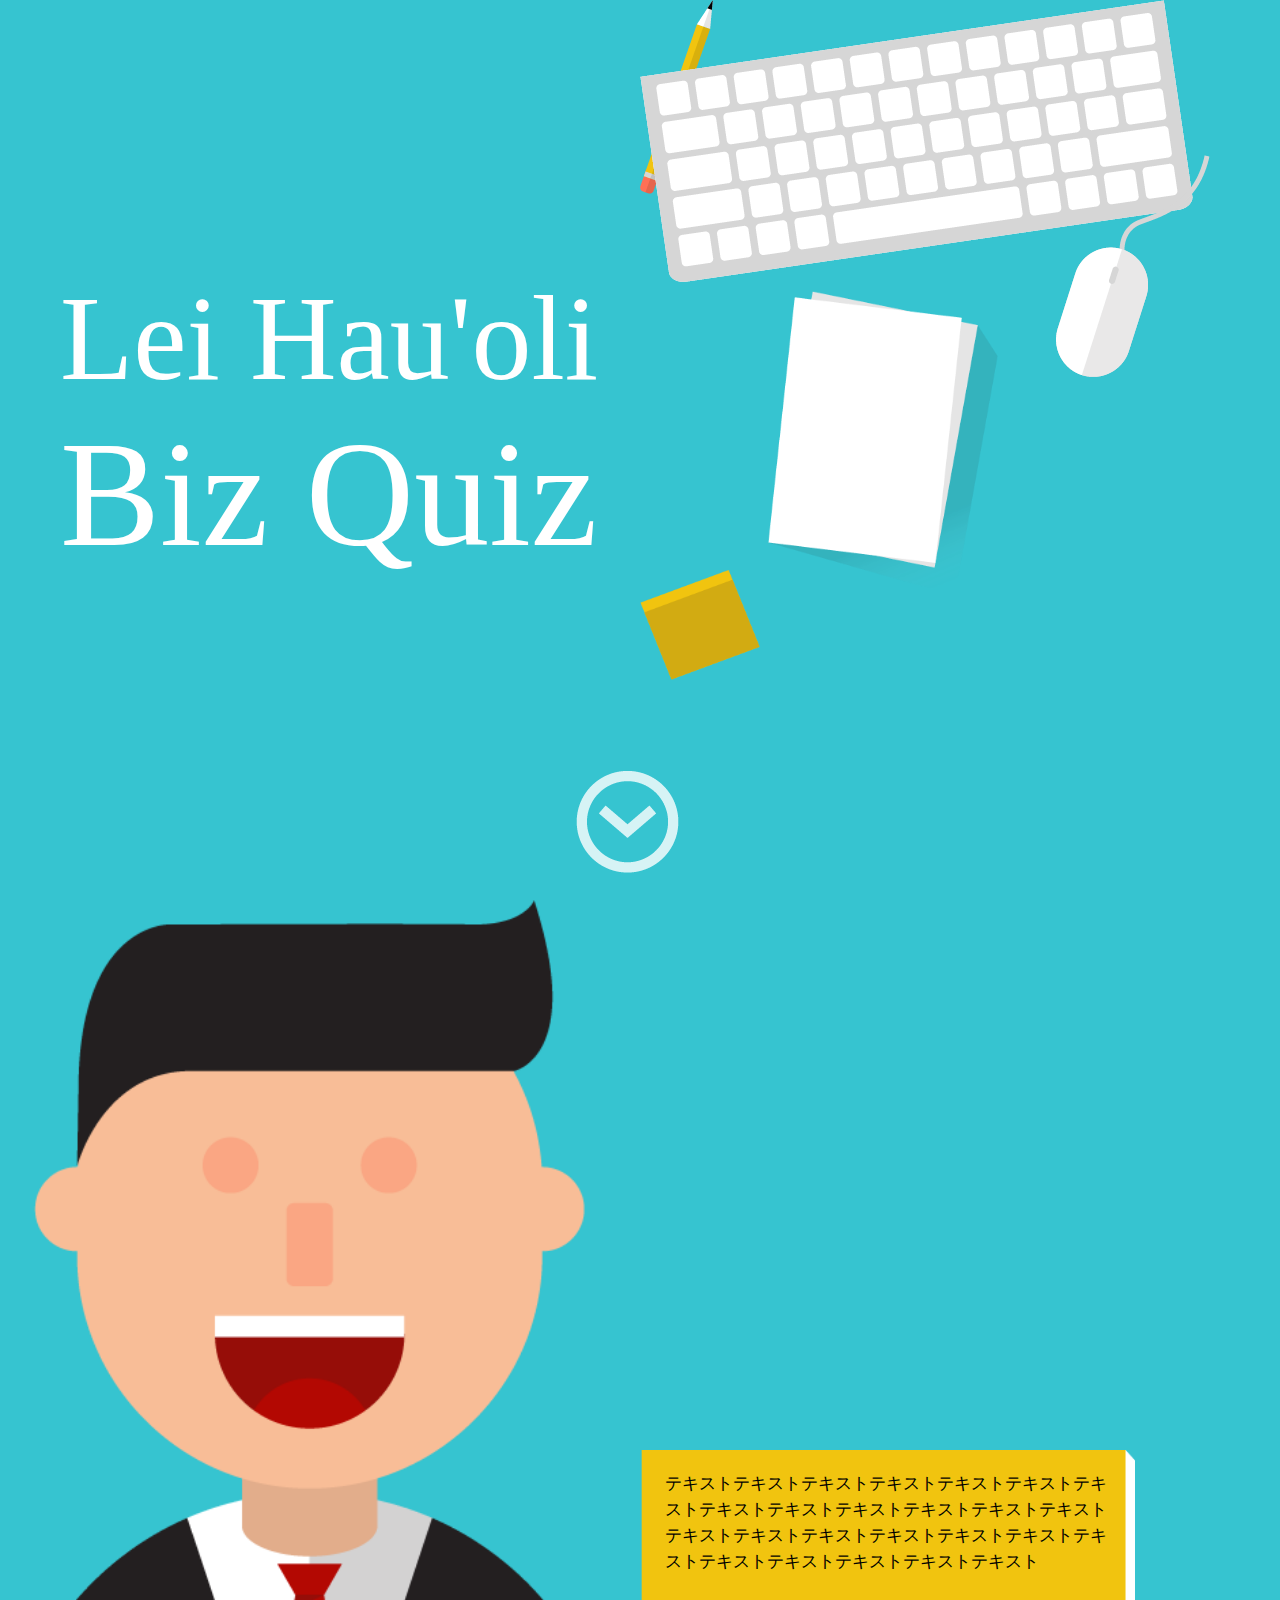
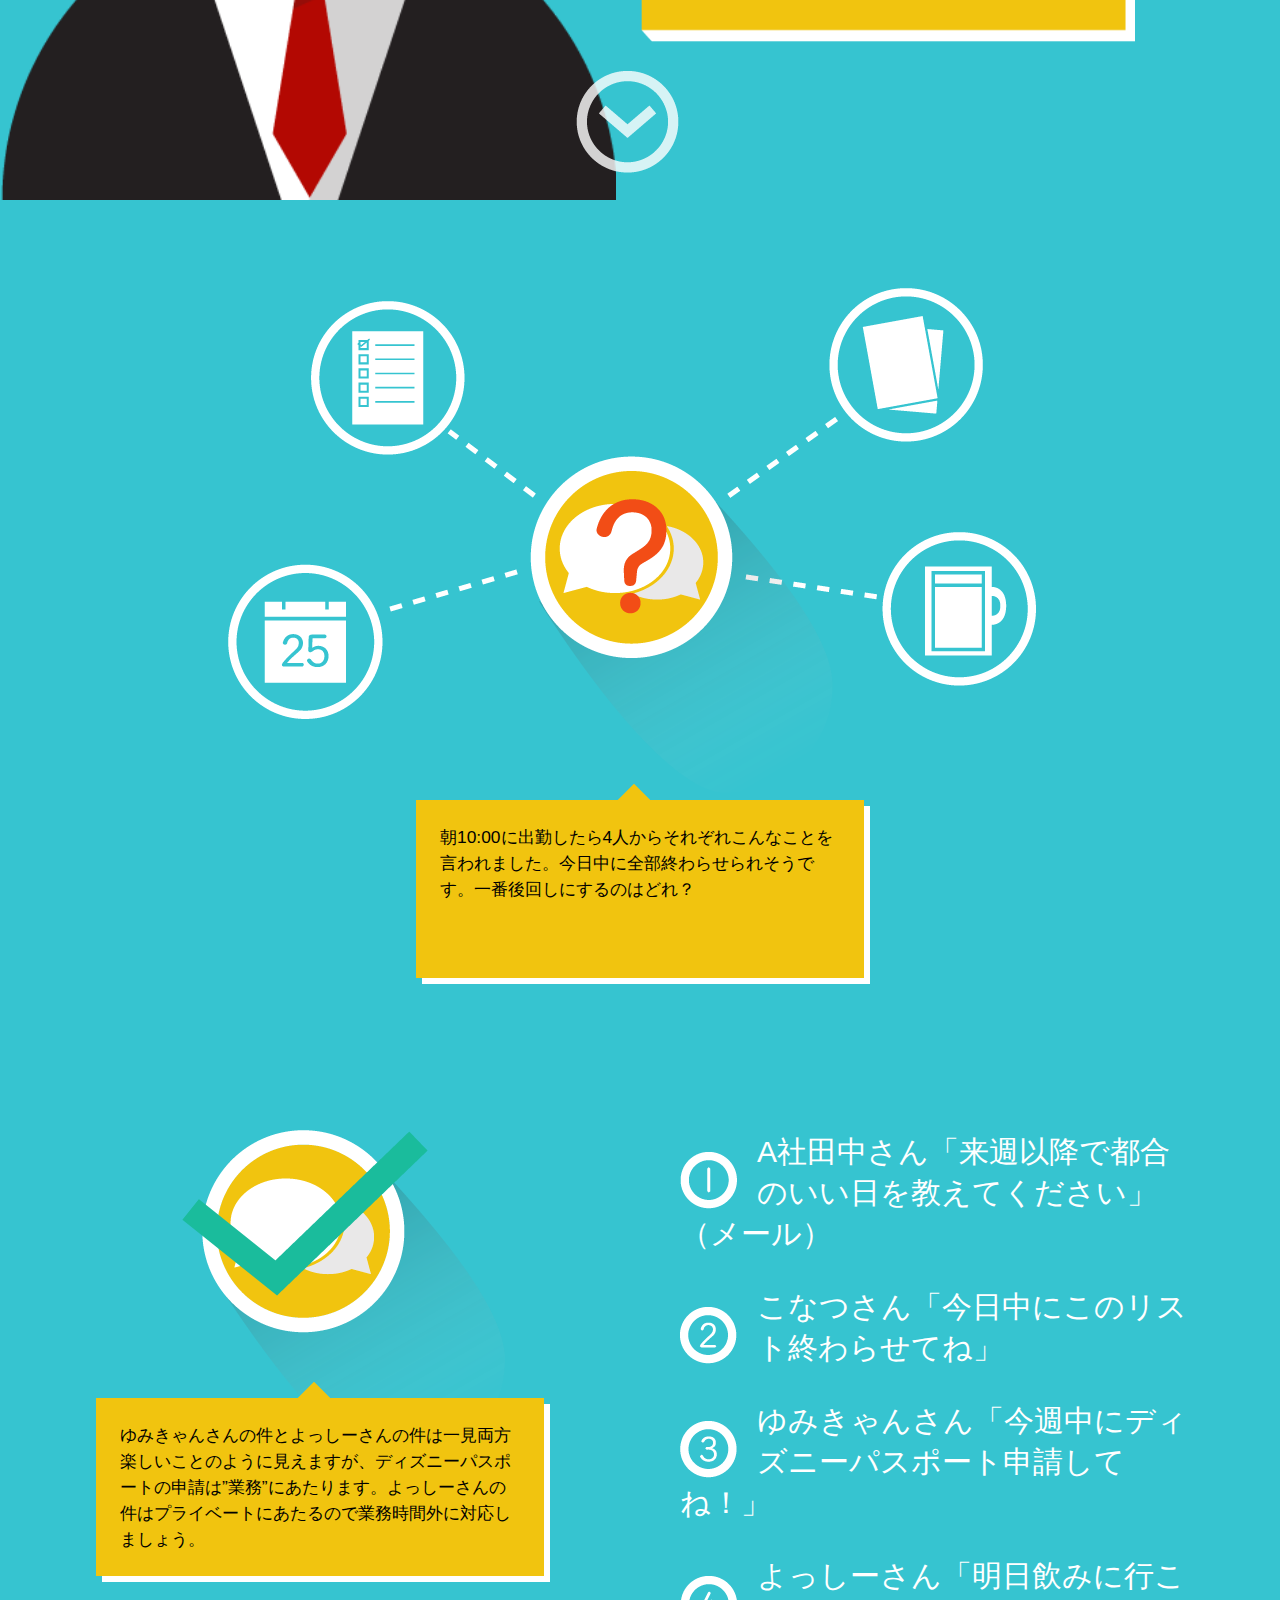
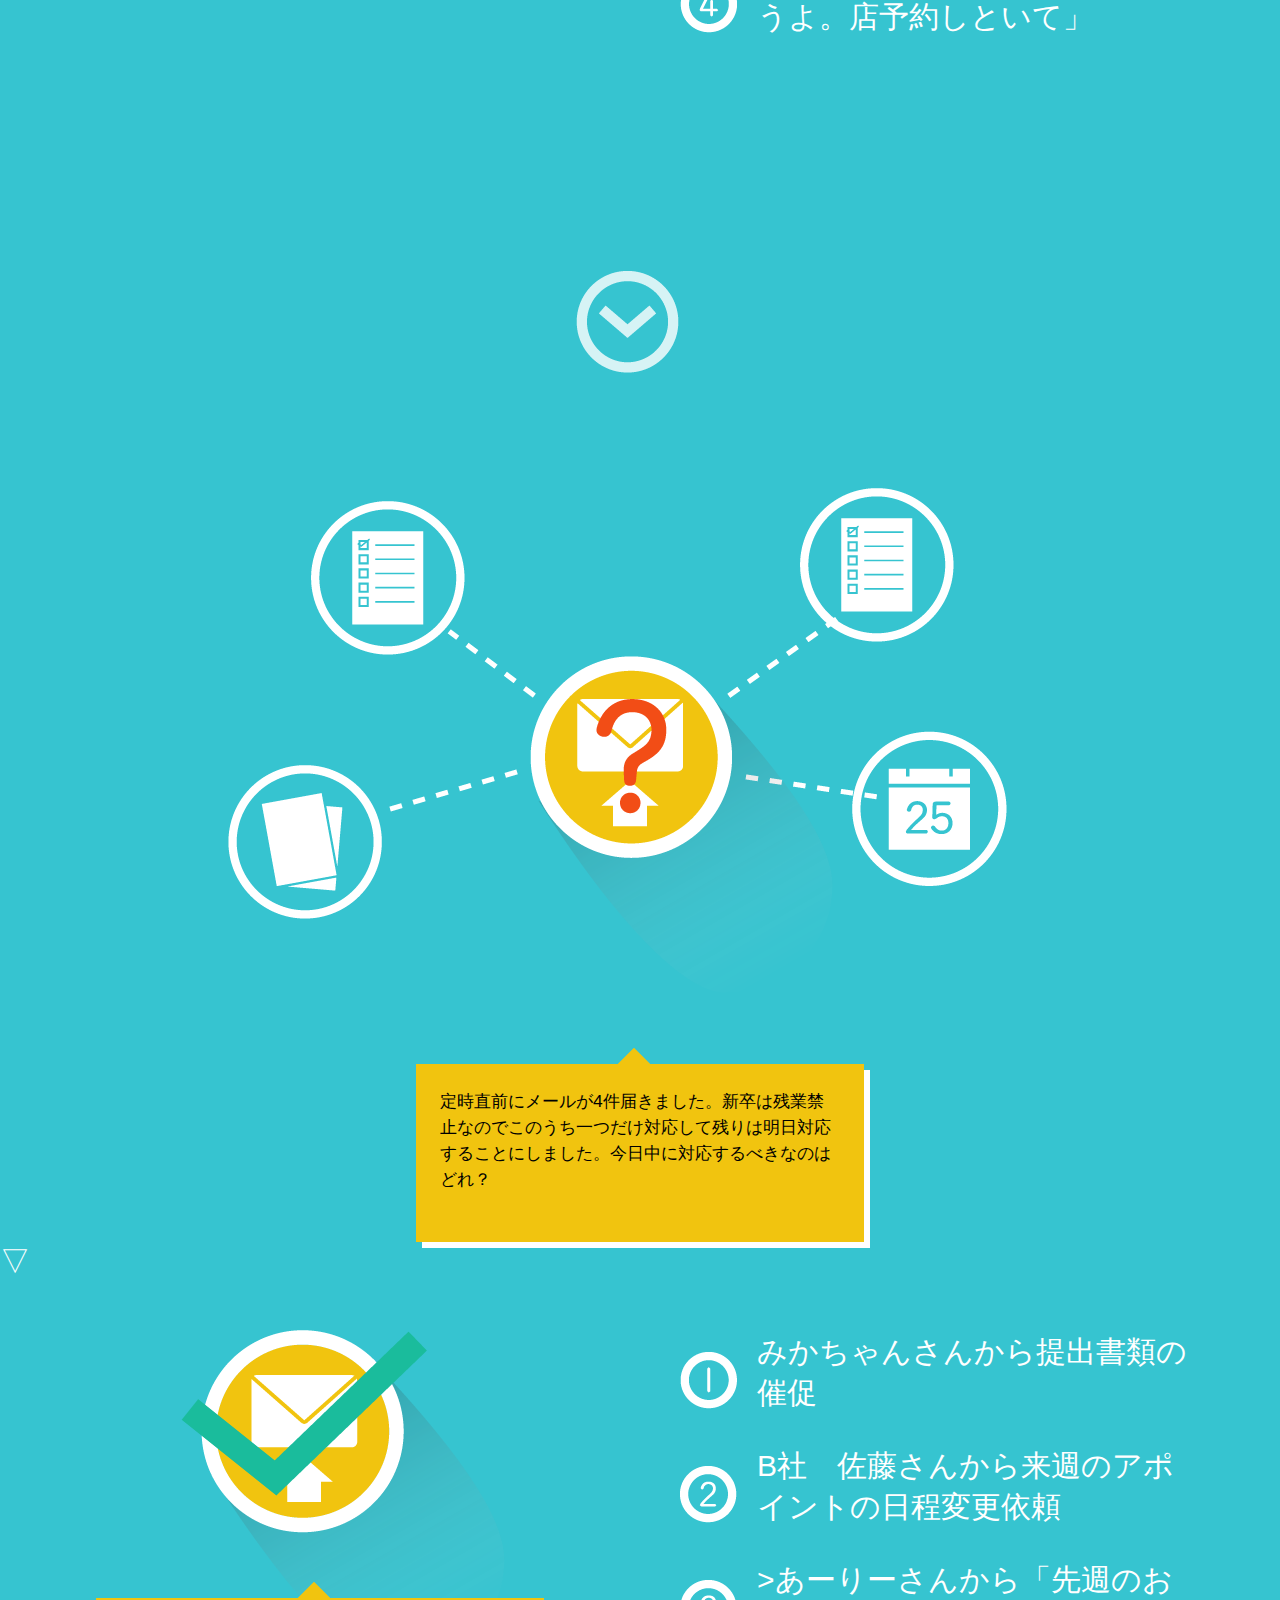
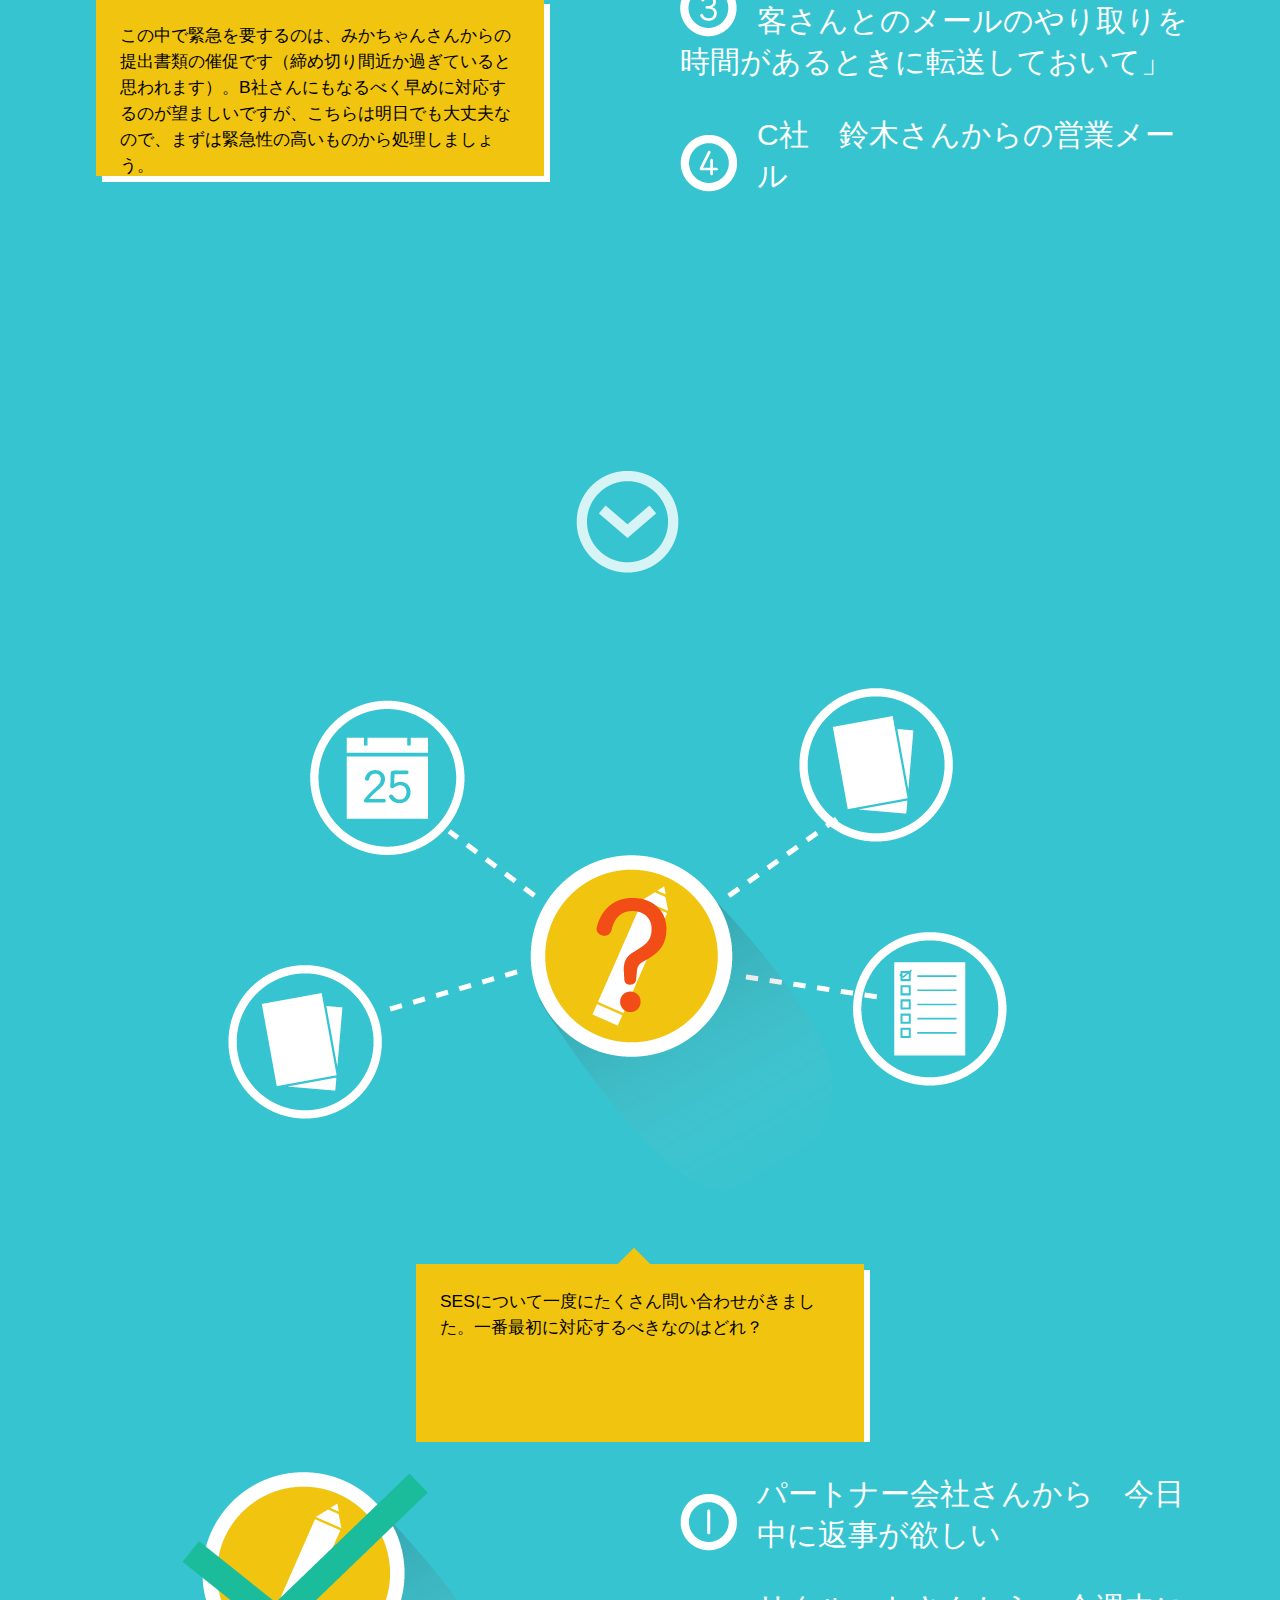
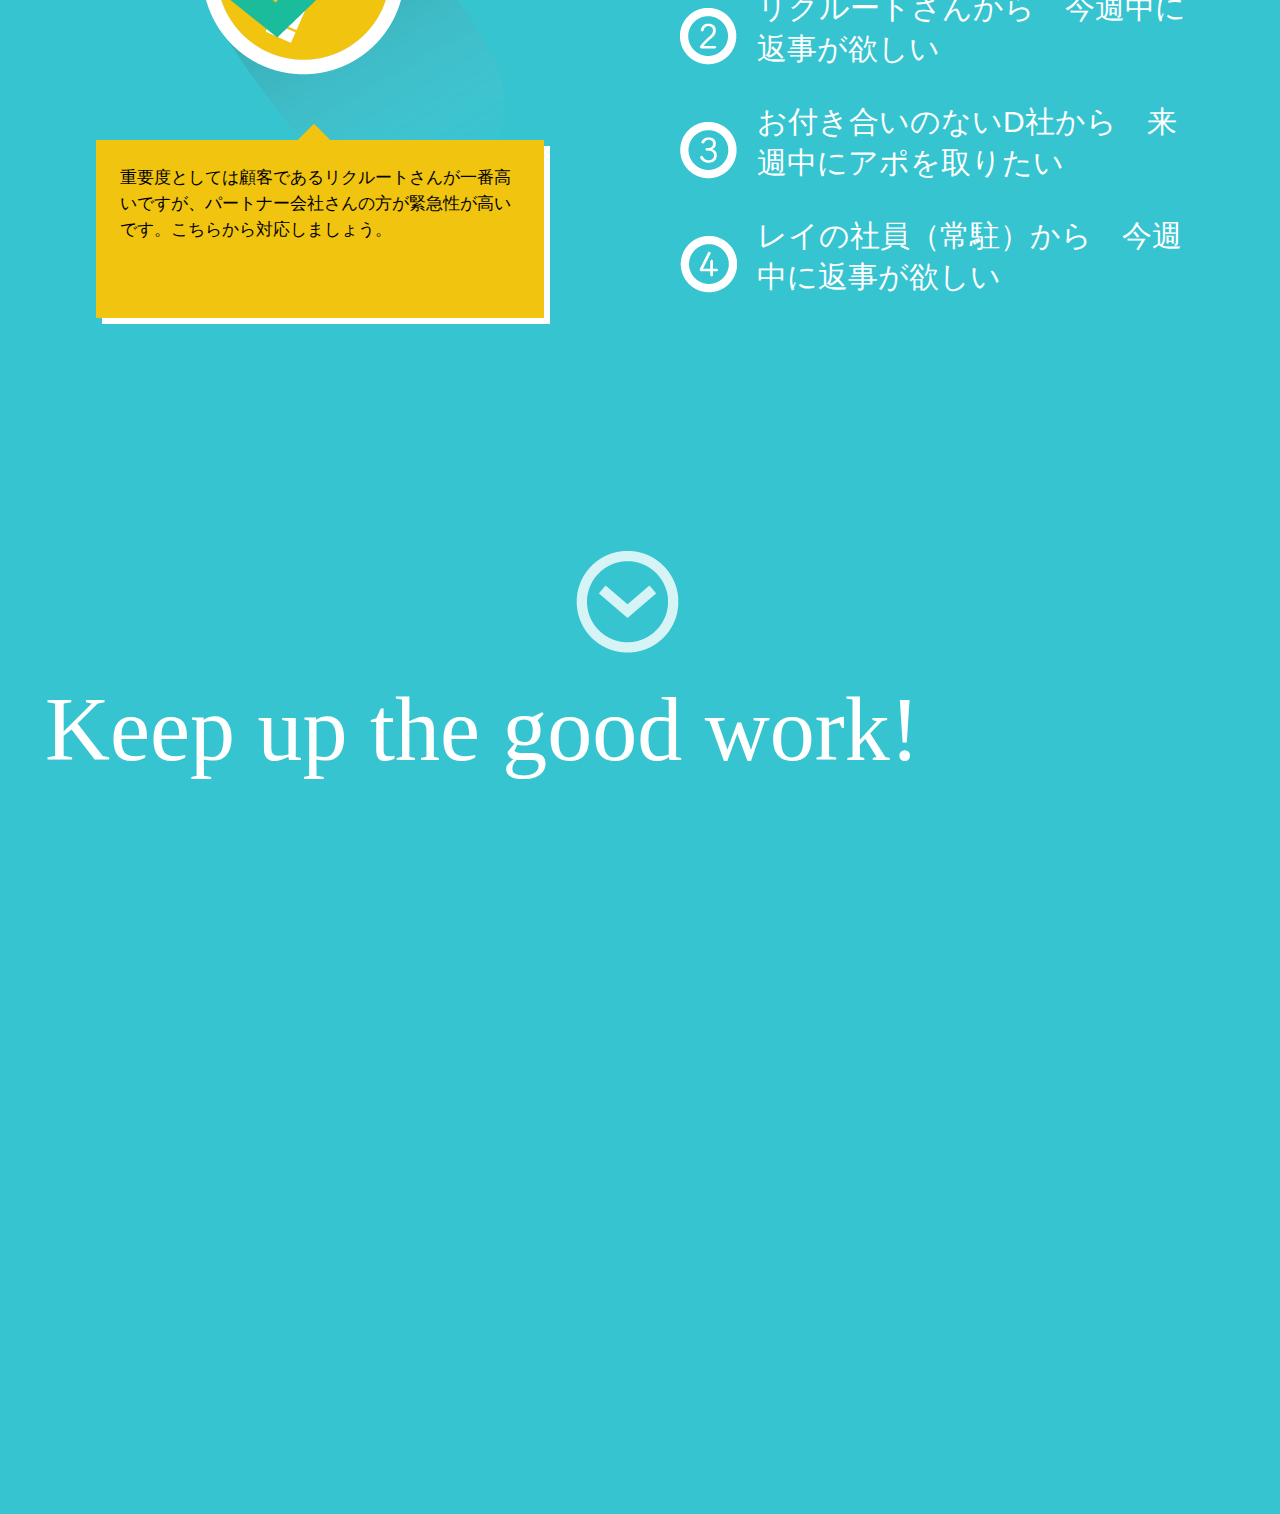
==== index.html @ f9a8d9b1 "Merge branch 'ohno3' into develop" ====
<!DOCTYPE html>
<html lang="ja">
<head>
	<meta charset="UTF-8">
	<meta name="viewport" content="width=device-width, initial-scale=1">
	<title>Lei Hau'oli Biz Quiz</title>
	<link rel="stylesheet"  href="ohno/css/style.css">
	<link rel="stylesheet" href="css/style.css">
	<script type="text/javascript" src="js/jquery-1.9.1.min.js"></script>
	<script type="text/javascript" src="./js/top.js"></script>
</head>
<body>
	<div class="wrapper">
		<div class="content">
			<section id="top">
				<a href="#about">
					<img src="img/toppage/mannerstraining_top_click.png" alt="" class="nav">
				</a>
				<div class="box1">
					<div class="title">
						<p>Lei Hau'oli</p>
						<p style="font-size: 1.25em">Biz Quiz</p>
					</div>
				</div>
				<div class="box2">
					<div class="top-image">
						<img src="img/toppage/mannerstraining_top_a.png" alt="" class="top-keybord">
						<img src="img/toppage/mannerstraining_top_b.png" alt="" class="top-mouse">
						<img src="img/toppage/mannerstraining_top_c.png" alt="" class="top-peaper">
						<img src="img/toppage/mannerstraining_top_d.png" alt="" class="top-note">
						<img src="img/toppage/mannerstraining_top_e.png" alt="" class="top-pen">
					</div>
				</div>
			</section>
			<section id="about">
				<div class="box1">
					<div class="human"></div>
					<a href="#question1">
						<img src="img/toppage/mannerstraining_top_click.png" alt="" class="nav">
					</a>
				</div>
				<div class="box2">
					<div class="about-box">
						<p>テキストテキストテキストテキストテキストテキストテキストテキストテキストテキストテキストテキストテキストテキストテキストテキストテキストテキストテキストテキストテキストテキストテキストテキストテキスト</p>
					</div>
				</div>
			</section>
			<section id="question1" class="question">
				<div class="black"></div>
				<div class="question_img">
					<div class="question_img1 qu x">
						<div class="icon-box"><span class="icon icon-x"></span></div>
						<img src="img/qpage/q_icon_b.png">
						<div class="qu-box qu-box-l">
							<p>こなつさん「今日中にこのリスト終わらせてね」</p>
						</div>
					</div>
					<div class="question_img2 qu x">
						<img src="img/qpage/q_icon_d.png">
						<div class="icon-box"><span class="icon icon-x"></span></div>
						<div class="qu-box qu-box-r">
							<p>ゆみきゃんさん「今週中にディズニーパスポート申請してね！」</p>
						</div>
					</div>
					<div class="question_img3">
						<img src="img/qpage/qpage_01.png">
					</div>
					<div class="question_img4 qu x">
							<img src="img/qpage/q_icon_a.png">
						<div class="icon-box"><span class="icon icon-x"></span></div>
						<div class="qu-box qu-box-l">
							<p>A社田中さん「来週以降で都合のいい日を教えてください」（メール）</p>
						</div>
					</div>
					<div class="question_img5 qu">
					<a href="#result1">
						<img src="img/qpage/q_icon_c.png">
					</a>
						<div class="icon-box"><span class="icon icon-x"></span></div>
						<div class="qu-box qu-box-r">
							<p>よっしーさん「明日飲みに行こうよ。店予約しといて」</p>
						</div>
					</div>
				</div>
				<div class="arrow_box" style="margin-top: -5%;">
					<p>朝10:00に出勤したら4人からそれぞれこんなことを言われました。今日中に全部終わらせられそうです。一番後回しにするのはどれ？</p>
				</div>
			</section>
			<section id="result1" class="result">
					<a href="#question2">
						<img src="img/toppage/mannerstraining_top_click.png" alt="" class="nav">
					</a>
				<div class="box1">
					<div class="check">
						<img src="img/apage/mannerstraining_apage_a.png" alt="" class="check-img">
					</div>
					<div class="balloon-space">
						<div class="arrow_box">
							<p>ゆみきゃんさんの件とよっしーさんの件は一見両方楽しいことのように見えますが、ディズニーパスポートの申請は”業務”にあたります。よっしーさんの件はプライベートにあたるので業務時間外に対応しましょう。</p>
						</div>
					</div>
				</div>
				<div class="box2">
					<ul>
						<li><span class="icon-num icon-num1"></span>A社田中さん「来週以降で都合のいい日を教えてください」（メール）</li>
						<li><span class="icon-num icon-num2"></span>こなつさん「今日中にこのリスト終わらせてね」</li>
						<li><span class="icon-num icon-num3"></span>ゆみきゃんさん「今週中にディズニーパスポート申請してね！」</li>
						<li><span class="icon-num icon-num4"></span>よっしーさん「明日飲みに行こうよ。店予約しといて」</li>
					</ul>
				</div>
			</section>
			<section id="question2" class="question">
				<div class="black"></div>
				<div class="question_img">
					<div class="question_img1 qu">
						<a href="#result2">
							<img src="img/qpage/q_icon_b.png">
						</a>
						　<div class="qu-box qu-box-l">
							<p>みかちゃんさんから提出書類の催促</p>
						　</div>
						<div class="icon-box"><span class="icon icon-x"></span></div>
					</div>
					<div class="question_img2 qu x">
						<img src="img/qpage/q_icon_b.png">
						<div class="icon-box"><span class="icon icon-x"></span></div>
						　<div class="qu-box qu-box-r">
							<p>あーりーさんから「先週のお客さんとのメールのやり取りを時間があるときに転送しておいて」</p>
						　</div>
					</div>
					<div class="question_img3">
						<img src="img/qpage/qpage_02.png">
					</div>
					<div class="question_img4 qu x">
						<img src="img/qpage/q_icon_d.png">
						　<div class="qu-box qu-box-l">
							<p>C社　鈴木さんからの営業メール</p>
						　</div>
						<div class="icon-box"><span class="icon icon-x"></span></div>
					</div>
					<div class="question_img5 qu x">
						<img src="img/qpage/q_icon_a.png">
						<div class="icon-box"><span class="icon icon-x"></span></div>
						　<div class="qu-box qu-box-r">
							<p>B社　佐藤さんから来週のアポイントの日程変更依頼</p>
						　</div>
					</div>
				</div>
				<div class="arrow_box">
					<p>定時直前にメールが4件届きました。新卒は残業禁止なのでこのうち一つだけ対応して残りは明日対応することにしました。今日中に対応するべきなのはどれ？</p>
				</div>
				<a href="#answer2">▽</a>
			</section>
			<section id="result2" class="result">
				<a href="#question3">
					<img src="img/toppage/mannerstraining_top_click.png" alt="" class="nav">
				</a>
				<div class="box1">
					<div class="check">
						<img src="img/apage/mannerstraining_apage_b.png" alt="" class="check-img">
					</div>
					<div class="balloon-space">
						<div class="arrow_box">
							<p>この中で緊急を要するのは、みかちゃんさんからの提出書類の催促です（締め切り間近か過ぎていると思われます）。B社さんにもなるべく早めに対応するのが望ましいですが、こちらは明日でも大丈夫なので、まずは緊急性の高いものから処理しましょう。</p>
						</div>
					</div>
				</div>
				<div class="box2">
					<ul>
						<li><span class="icon-num icon-num1"></span>みかちゃんさんから提出書類の催促</li>
						<li><span class="icon-num icon-num2"></span>B社　佐藤さんから来週のアポイントの日程変更依頼</li>
						<li><span class="icon-num icon-num3"></span>>あーりーさんから「先週のお客さんとのメールのやり取りを時間があるときに転送しておいて」</li>
						<li><span class="icon-num icon-num4"></span>C社　鈴木さんからの営業メール</li>
					</ul>
				</div>
			</section>
			<section id="question3" class="question">
				<div class="black"></div>
				<div class="question_img">
					<div class="question_img1 qu x">
						<img src="img/qpage/q_icon_a.png">
						<div class="icon-box"><span class="icon icon-x"></span></div>
						　<div class="qu-box qu-box-l">
							<p>お付き合いのないD社から　来週中にアポを取りたい</p>
						　</div>
					</div>
					<div class="question_img2 qu x">
						<img src="img/qpage/q_icon_d.png">
						　<div class="qu-box qu-box-r">
							<p>レイの社員（常駐）から　今週中に返事が欲しい</p>
						　</div>
						<div class="icon-box"><span class="icon icon-x"></span></div>
					</div>
					<div class="question_img3">
						<img src="img/qpage/qpage_03.png">
					</div>
					<div class="question_img4 qu x">
						<img src="img/qpage/q_icon_d.png">
						<div class="icon-box"><span class="icon icon-x"></span></div>
						　<div class="qu-box qu-box-l">
							<p>リクルートさんから　今週中に返事が欲しい</p>
						　</div>
					</div>
					<div class="question_img5 qu">
						<a href="#result3">
							<img src="img/qpage/q_icon_b.png">
						</a>
						　<div class="qu-box qu-box-r">
							<p>パートナー会社さんから　今日中に返事が欲しい</p>
						　</div>
					<div class="icon-box"><span class="icon icon-x"></span></div>
					</div>
				</div>
				<div class="arrow_box">
					<p>SESについて一度にたくさん問い合わせがきました。一番最初に対応するべきなのはどれ？</p>
				</div>
			<section id="result3" class="result">
				<a href="#last">
					<img src="img/toppage/mannerstraining_top_click.png" alt="" class="nav">
				</a>
				<div class="box1">
					<div class="check">
						<img src="img/apage/mannerstraining_apage_c.png" alt="" class="check-img">
					</div>
					<div class="balloon-space">
						<div class="arrow_box">
							<p>重要度としては顧客であるリクルートさんが一番高いですが、パートナー会社さんの方が緊急性が高いです。こちらから対応しましょう。</p>
						</div>
					</div>
				</div>
				<div class="box2">
					<ul>
						<li><span class="icon-num icon-num1"></span>パートナー会社さんから　今日中に返事が欲しい</li>
						<li><span class="icon-num icon-num2"></span>リクルートさんから　今週中に返事が欲しい</li>
						<li><span class="icon-num icon-num3"></span>お付き合いのないD社から　来週中にアポを取りたい</li>
						<li><span class="icon-num icon-num4"></span>レイの社員（常駐）から　今週中に返事が欲しい</li>
					</ul>
				</div>
			</section>
			<section id="last">
				<p>Keep up the good work!</p>
			</section>
		</div>
	</div>
</body>
</html>
---- ohno/css/style.css ----
@charset "UTF-8";
/* CSS Document */

body{
	background-color: #36C4D0;
}

.question_img{
	position: relative;
	width: 960px;
	height: 600px;
	margin: 0 auto;
}

.question_img1{
	position: absolute;
	top: 36px;
	left: 150px;
}
.question_img1 img{
	position: absolute;
}
.question_img2{
	position: absolute;
	top: 23px;
	right: 291px;
}
.question_img2 img{
	position: absolute;
}
.question_img3{
	position: absolute;
	top: 150px;
	left: 225px;
}
.question_img3 img{
	position: absolute;
}
.question_img4{
	position: absolute;
	top: 300px;
	left: 68px;
}
.question_img4 img{
	position: absolute;
}
.question_img5{
	position:  absolute;
	top: 267px;
	right: 238px;
}
.question_img5 img{
	position: absolute;
}
.border1{
	position: absolute;
	top: 150px;
	left: 230px;

}

.border2{
	position: absolute;
	top: 150px;
	left: 600px;
}

.border3{
	position: absolute;
	top: 340px;
	left: 200px

}

.border4{
	position: absolute;
	top: 340px;
	left: 650px;
}

.arrow_box {
	position: relative;
	background: #F1C40F;
	border: 4px solid #F1C40F;
	width: 400px;
	height: 130px;
	margin: 0 auto;
	box-shadow: 6px 6px  #ffffff;
	padding: 20px;
}
.arrow_box:after, .arrow_box:before {
	bottom: 100%;
	left: 50%;
	border: solid transparent;
	content: " ";
	height: 0;
	width: 0;
	position: absolute;
	pointer-events: none;
}

.arrow_box:after {
	border-color: rgba(241, 196, 15, 0);
	border-bottom-color: #F1C40F;
	border-width: 20px;
	margin-left: -26px;

}
.arrow_box:before {
	border-color: rgba(241, 196, 15, 0);
	border-bottom-color: #F1C40F;
	border-width: 20px;
	margin-left: -26px;
}
.arrow_box p{
	line-height: 1.5em;
	font-size: 0.58em;
}

.top-image{
	position: relative;
}

.top-keybord{
	position: absolute;
	top: 0;
}

.top-mouse{
	position: absolute;
	top: 80%;
	left: 65%;
}

.top-peaper{
	position: absolute;
	top: 294%;
	width: 120px;
	height: 110px;
}

.top-note{
	position: absolute;
	top: 150%;
	left: 20%;
	width: 230px;
	height: 305px;
}
---- css/style.css ----
@charset "utf-8";

/* reset */
body, div, p,  ul, ol, li, dl, dt, dd, table, th ,td, img,
h1, h2, h3 ,h4 ,h5, h6, form, select {
	margin: 0;
	padding: 0;
}
ul, ol		{ list-style: none; }
img			{ border: 0; vertical-align: middle; }
table		{ border-collapse: collapse; }
input,
select		{ vertical-align: middle; }

/* common */
html,body{
	width: 100%;
	height: 100%;
	font-size: 30px;
	font-family: sans-serif;
	font-family : MSGothic, 'MS Gothic', sans-serif;
}

ul {
	color: #ffffff;
}
ul li{
	width: 80%;
	margin: 5% 0;
	margin-left: 40px;
}
li span{
	float:left;
}
a {
	text-decoration: none;
	color: #ffffff;
	opacity: 1;
}
a:hover {
	opacity: 1;
}
section {
	position: relative;
	width: 100%;
	height: 100%;
	min-height: 800px;
	-webkit-box-sizing: border-box;
	   -moz-box-sizing: border-box;
	        box-sizing: border-box;
}

/* nav */
.nav {
	position: absolute;
	left: 45%;
	bottom: 3%;
	opacity: 0.8;
}
.nav:hover{
	opacity: 1;
}

/*  */
.wrapper{
	width: 100%;
	height: 100%;
	position:relative;
}
.black {
	width: 100%;
	height: 100%;
	background-color: #000000;
	opacity: 0;
	z-index: 1;
	position: absolute;
	box-sizing: border-box;
	top:0;
	left: 0;
}
.content {
	width: 100%;
	height: 100%;
	box-sizing: border-box;
}

#top {
	background-color: #36c4d0;
	opacity: 1;
	display: flex;
}

.qu{
  cursor : pointer;
}
.qu-box{
	position: absolute;
	background-color: #F6C200;
	width: 200px;
	padding: 20px;
	top: 38px;
	font-size: 0.57em;
	display: none;
	z-index: 999
}
.qu-box-l {
	left: -280px;
}
.qu-box-r {
	left: 190px;
}

.balloon-space{
	margin-top: -100px;
}
.check {
	text-align: center;
	margin: 1em;
}
.check-img{
	margin-left: 8%;
}

/* top */
.title{
	color: #ffffff;
	margin: 0 auto;
	padding-left: 0.5em;
	position: absolute;
	top: 30%;
	font-size: 4em;
	font-family: YuKyo_Yoko-Medium;
}
.question {
	background-color: #36c4d0;
	position: relative;
	padding-top: 5%;
}
.result{
	background-color: #36c4d0;
	display: flex;
	flex-flow: row;
}
.box1, .box2 {
	width: 100%;
	height: 100%;
	box-sizing: border-box;
}

/* about */
#about {
	background-color: #36c4d0;
	opacity: 1;
	display: flex;
	position: relative;
}
.human {
	width: 100%;
	height: 100%;
	background: url("../img/aboutpage/mannerstraining_aboutpage_a.png");
	background-size: contain;
	background-repeat: no-repeat;
	position:absolute;
}
.about-box{
	line-height: 1.5em;
	font-size: 0.58em;
	width: 450px;
	height: 200px;
	padding: 20px 20px 40px 25px;
	background: url("../img/aboutpage/mannerstraining_aboutpage_b.png");
	background-size: contain;
	background-repeat: no-repeat;
	position: absolute;
	bottom: 10%;
}

/* last */
#last p{
	color: #ffffff;
	margin: 0 auto;
	padding-left: 0.5em;
	font-size: 3em;
	margin-top: 0%;
	font-family: YuKyo_Yoko-Medium;
	-webkit-box-sizing: border-box;
	   -moz-box-sizing: border-box;
	        box-sizing: border-box;
}
/* icon */
.icon {
	display: inline-block;
	width: 13px;
	height: 40px;
	margin-right: 15px;
	margin-bottom: 15px;
	position: relative;
}
.icon-x:before, .icon-x:after {
	display: block;
	content: "";
	width: 13px;
	height: 130px;
	-webkit-transform :rotate(-45deg);
	-o-transform: rotate(-45deg);
	transform: rotate(-45deg);
	background-color: #F24D16;
	-webkit-border-radius: 10px;
	        border-radius: 10px;
	position: absolute;
	top: 33px;
	left: 51px;
}
.icon-x:after {
	-webkit-transform: rotate(45deg);
	-o-transform: rotate(45deg);
	transform: rotate(45deg);
}
.icon-box{
	position: absolute;
	top: -20px;
	left: 18px;
	z-index: 100000;
	opacity: 0;
}
.icon-num {
	margin-right: 20px;
	margin-top: 20px;
	width: 57px;
	height: 57px;
	-webkit-background-size: contain;
	     -o-background-size: contain;
	        background-size: contain;
}
.icon-num1 {
	background: url("../img/apage/mannerstraining_apage_e.png");
}
.icon-num2 {
	background: url("../img/apage/mannerstraining_apage_f.png");
}
.icon-num3 {
	background: url("../img/apage/mannerstraining_apage_h.png");
}
.icon-num4 {
	background: url("../img/apage/mannerstraining_apage_g.png");
}
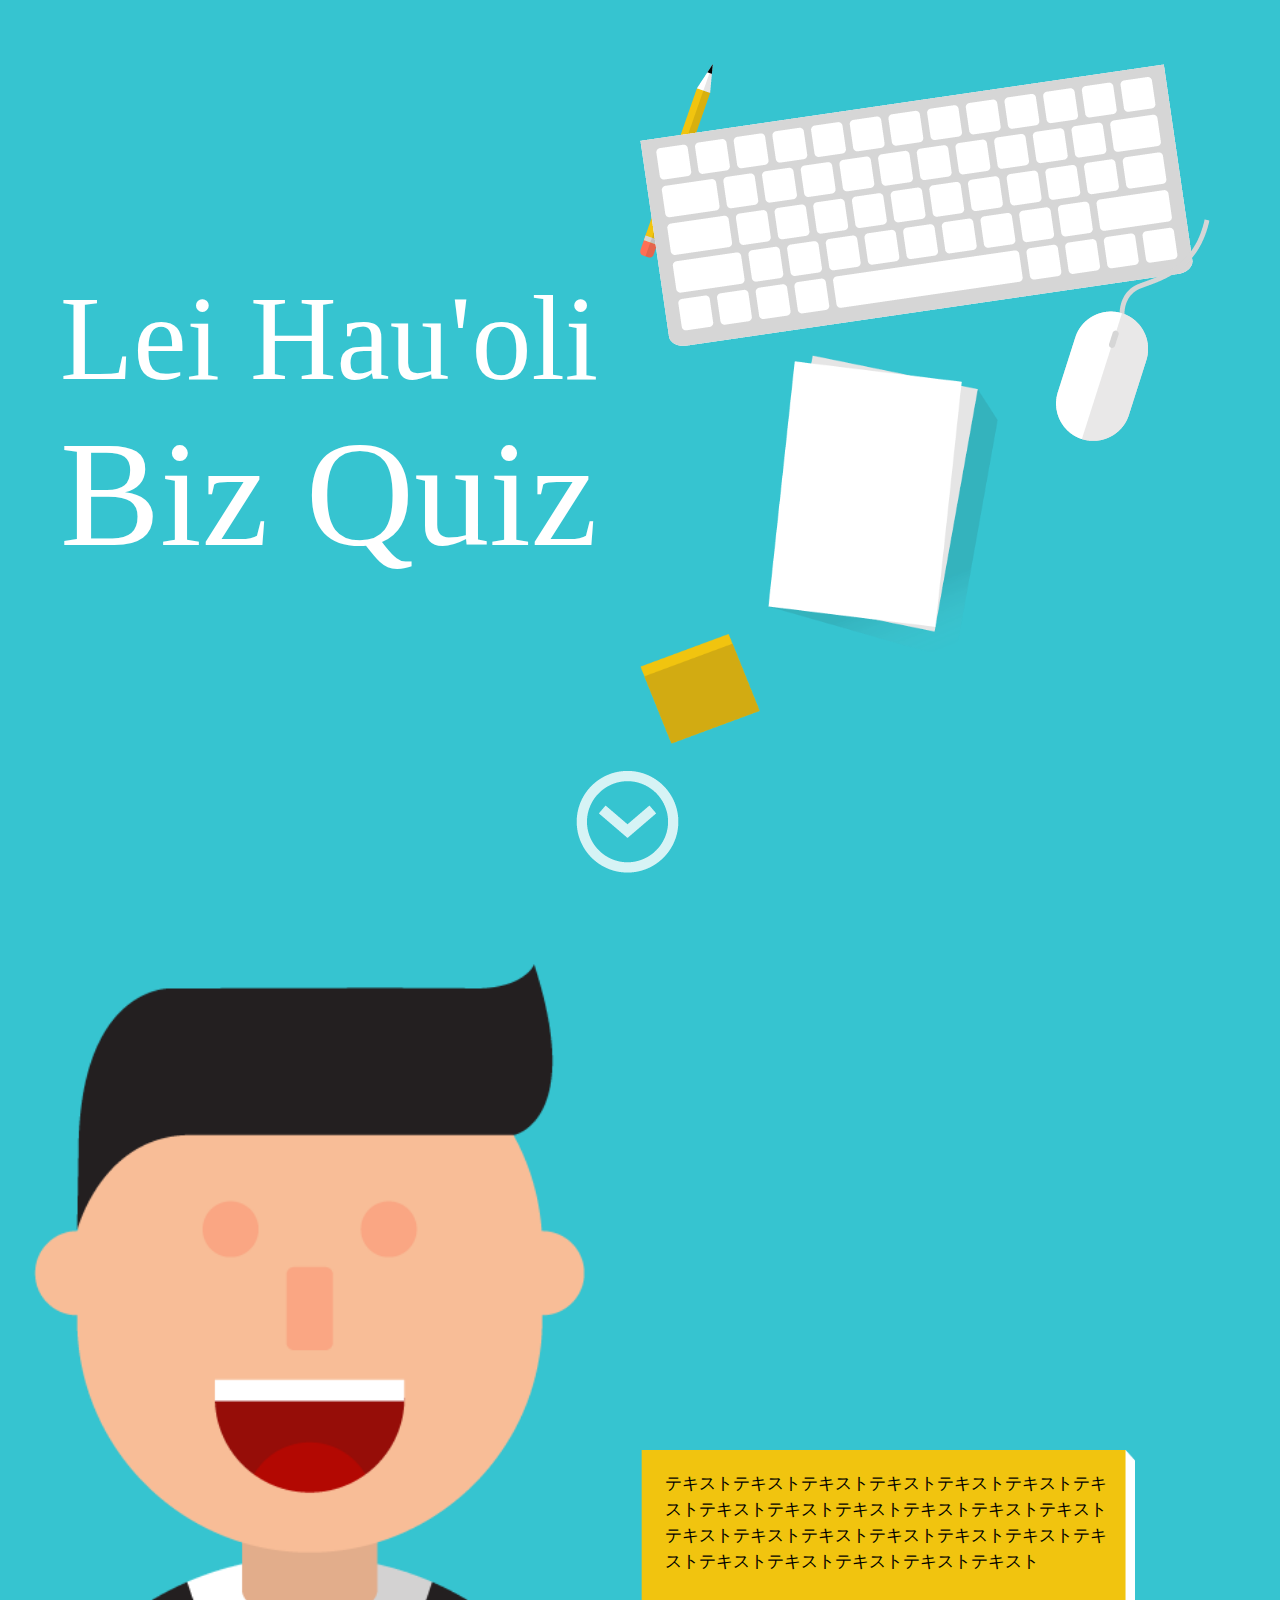
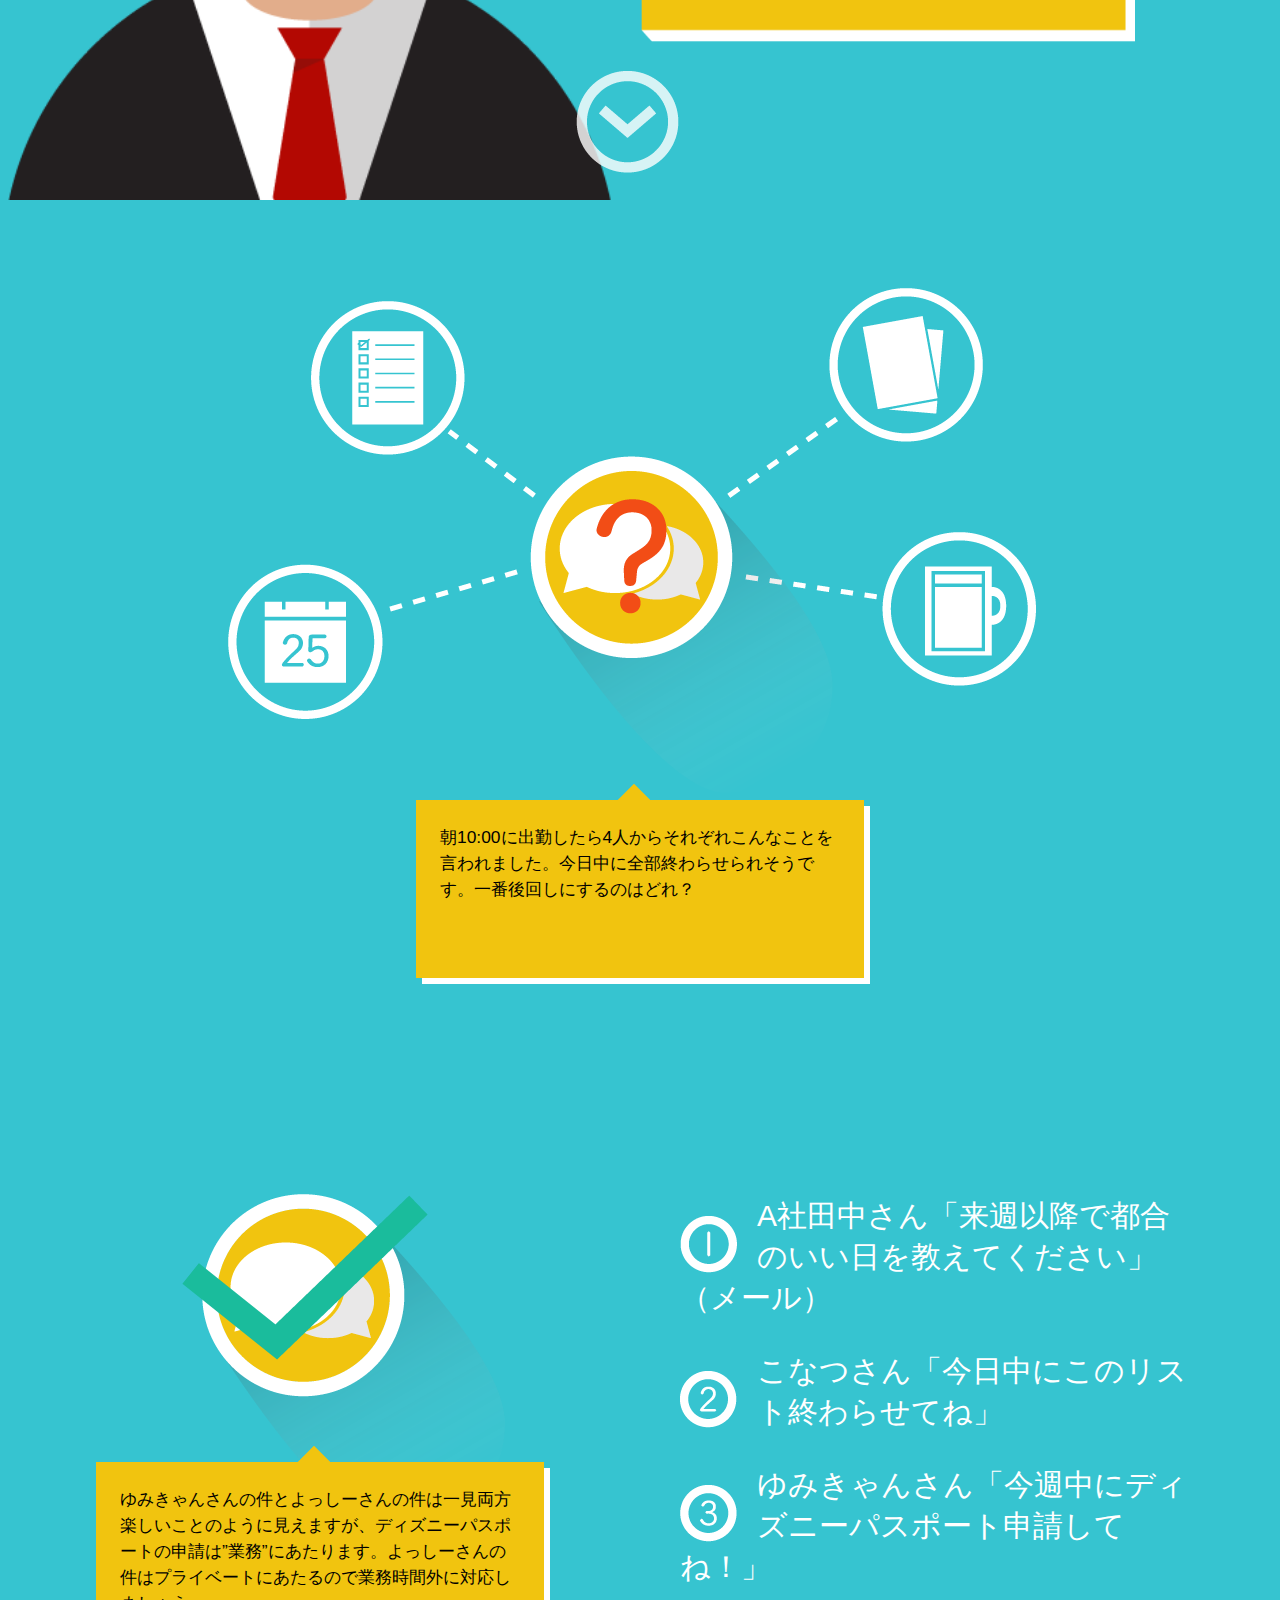
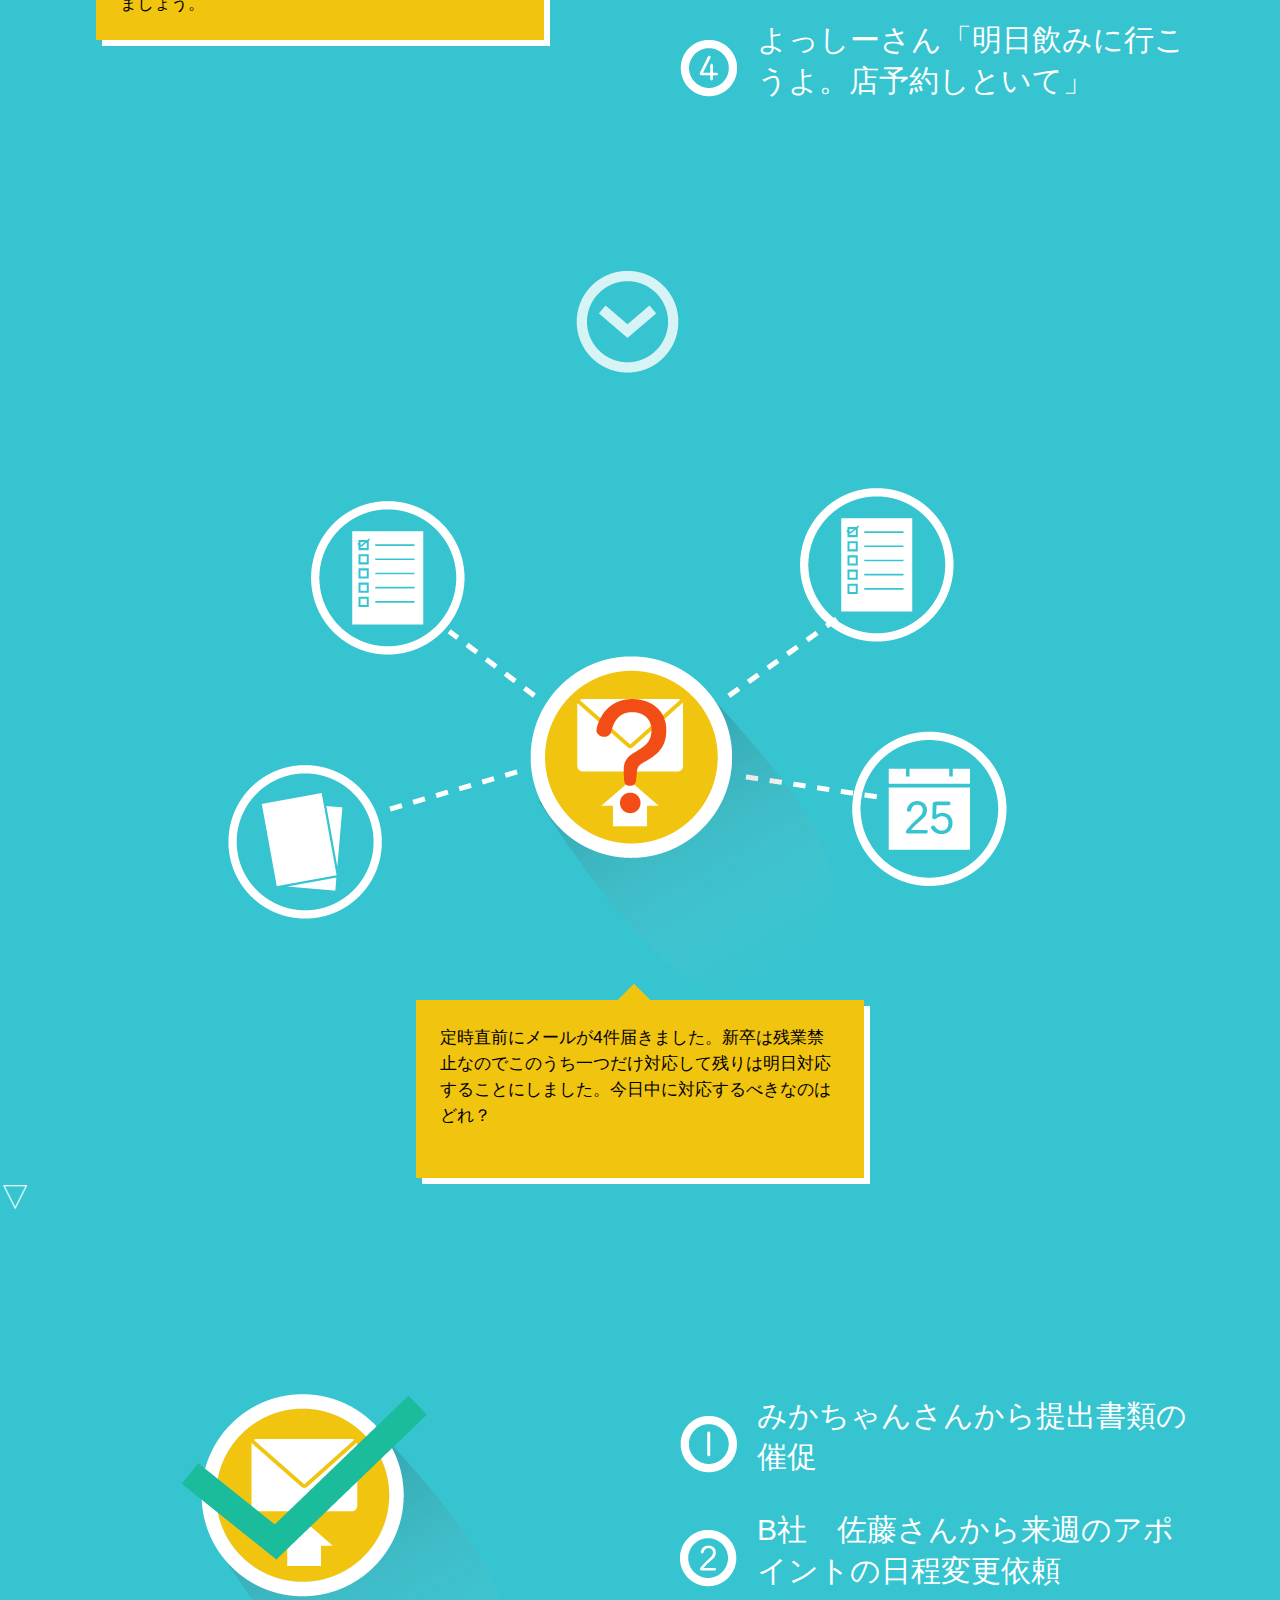
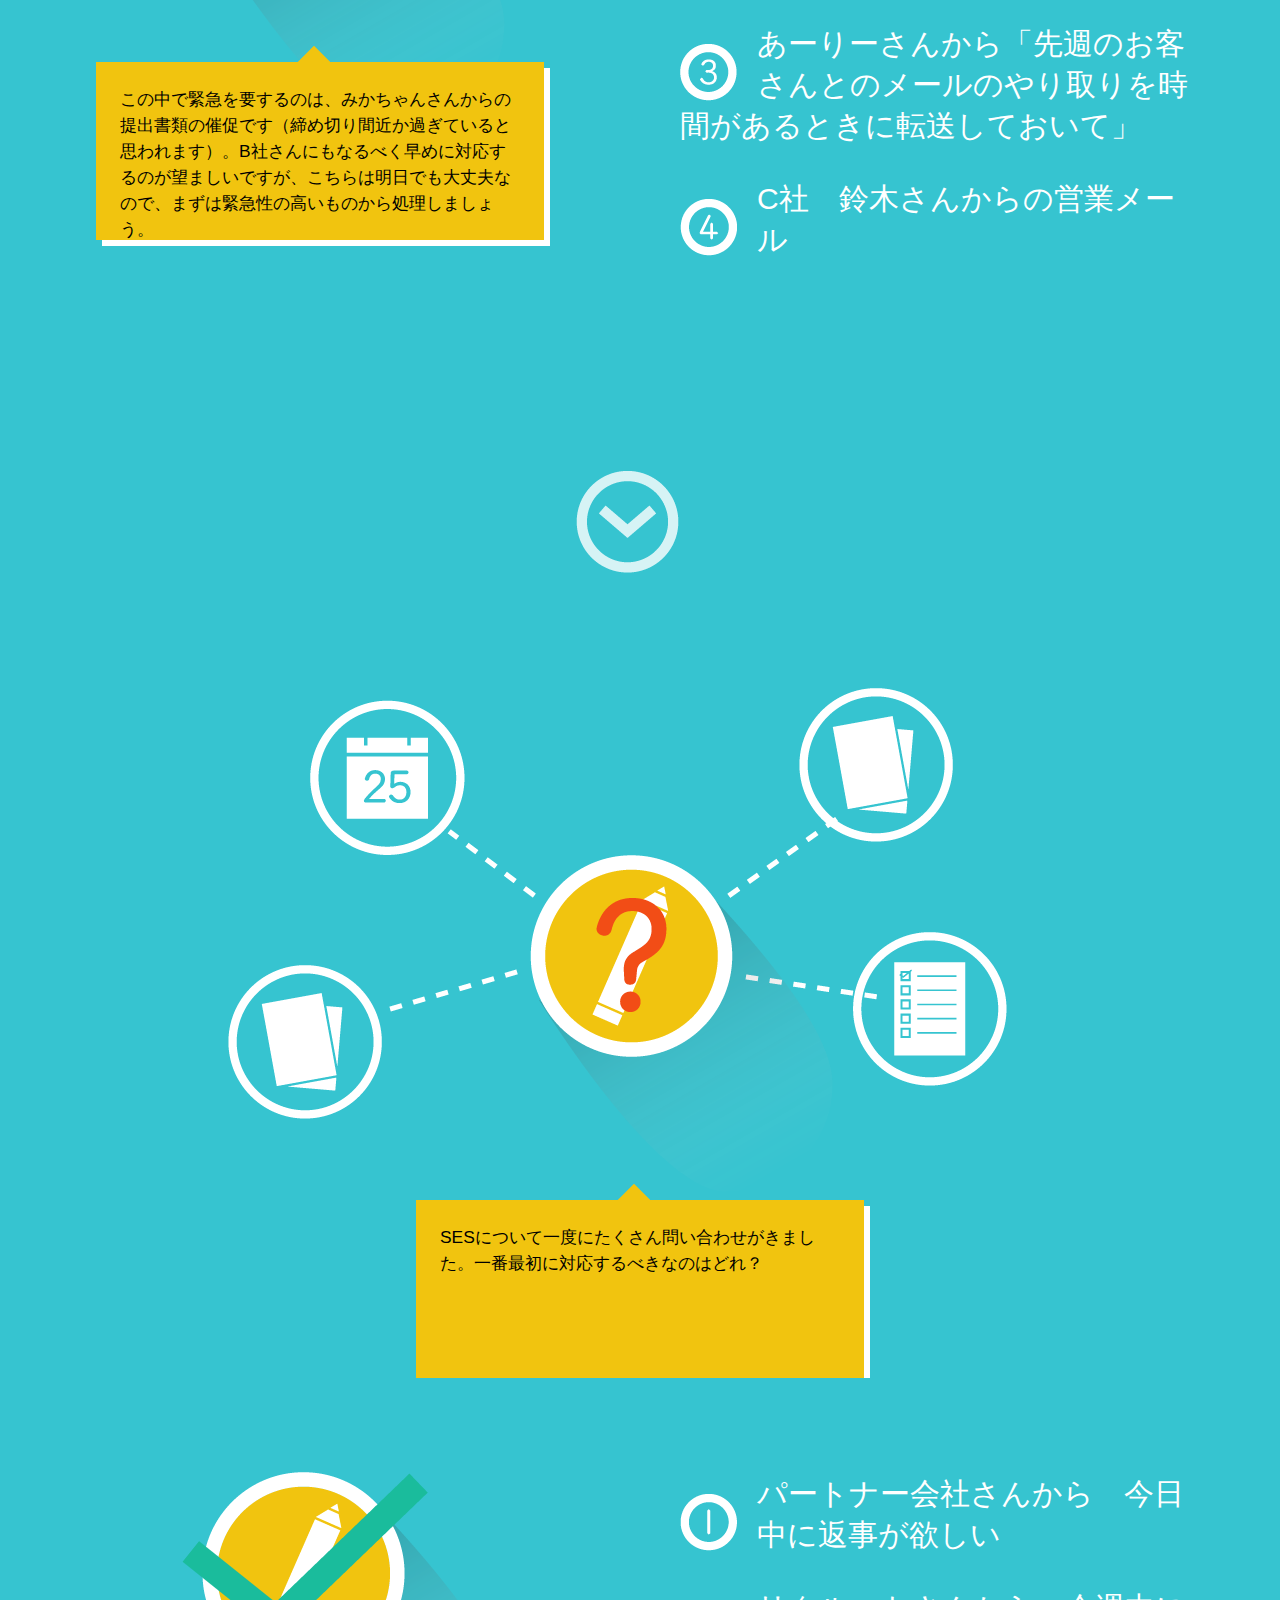
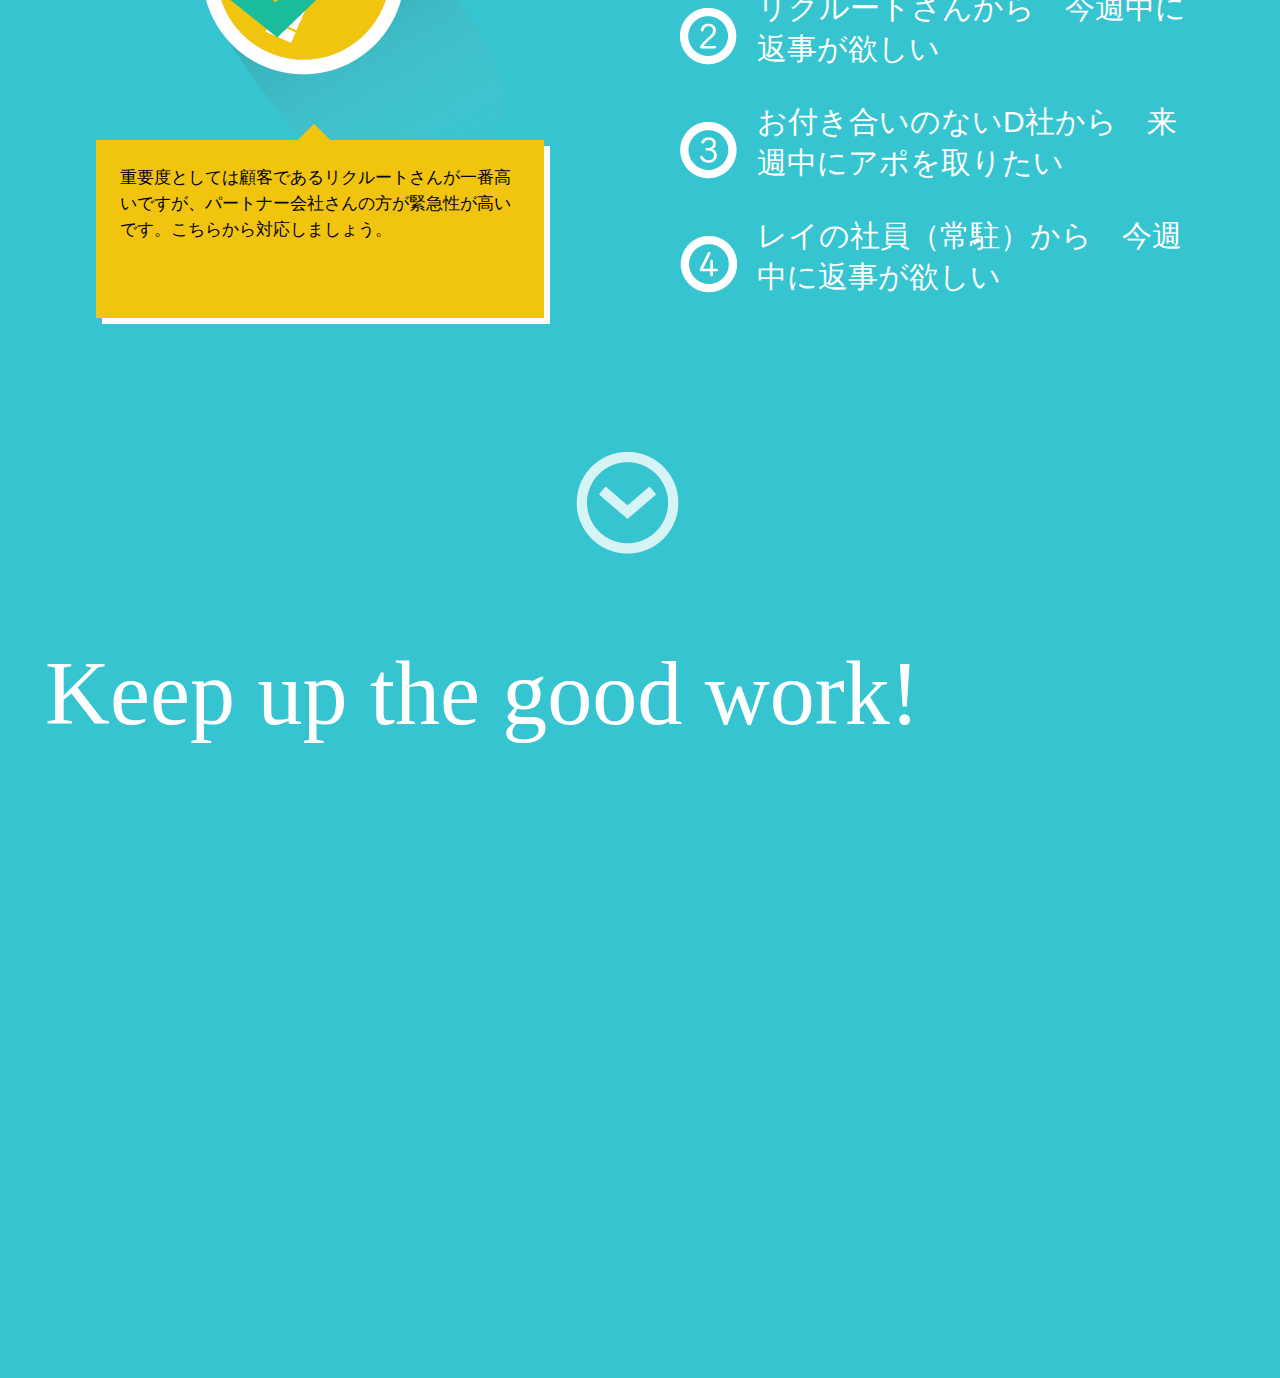
==== commit 31f24e13: "微調整" ====
--- a/index.html
+++ b/index.html
@@ -146,7 +146,7 @@
 						　</div>
 					</div>
 				</div>
-				<div class="arrow_box">
+				<div class="arrow_box" style="margin-top: -5%;">
 					<p>定時直前にメールが4件届きました。新卒は残業禁止なのでこのうち一つだけ対応して残りは明日対応することにしました。今日中に対応するべきなのはどれ？</p>
 				</div>
 				<a href="#answer2">▽</a>
@@ -169,7 +169,7 @@
 					<ul>
 						<li><span class="icon-num icon-num1"></span>みかちゃんさんから提出書類の催促</li>
 						<li><span class="icon-num icon-num2"></span>B社　佐藤さんから来週のアポイントの日程変更依頼</li>
-						<li><span class="icon-num icon-num3"></span>>あーりーさんから「先週のお客さんとのメールのやり取りを時間があるときに転送しておいて」</li>
+						<li><span class="icon-num icon-num3"></span>あーりーさんから「先週のお客さんとのメールのやり取りを時間があるときに転送しておいて」</li>
 						<li><span class="icon-num icon-num4"></span>C社　鈴木さんからの営業メール</li>
 					</ul>
 				</div>
@@ -211,7 +211,7 @@
 					<div class="icon-box"><span class="icon icon-x"></span></div>
 					</div>
 				</div>
-				<div class="arrow_box">
+				<div class="arrow_box" style="margin-top: -5%;">
 					<p>SESについて一度にたくさん問い合わせがきました。一番最初に対応するべきなのはどれ？</p>
 				</div>
 			<section id="result3" class="result">
--- a/css/style.css
+++ b/css/style.css
@@ -41,6 +41,7 @@
 	opacity: 1;
 }
 section {
+	padding: 5% 0;
 	position: relative;
 	width: 100%;
 	height: 100%;
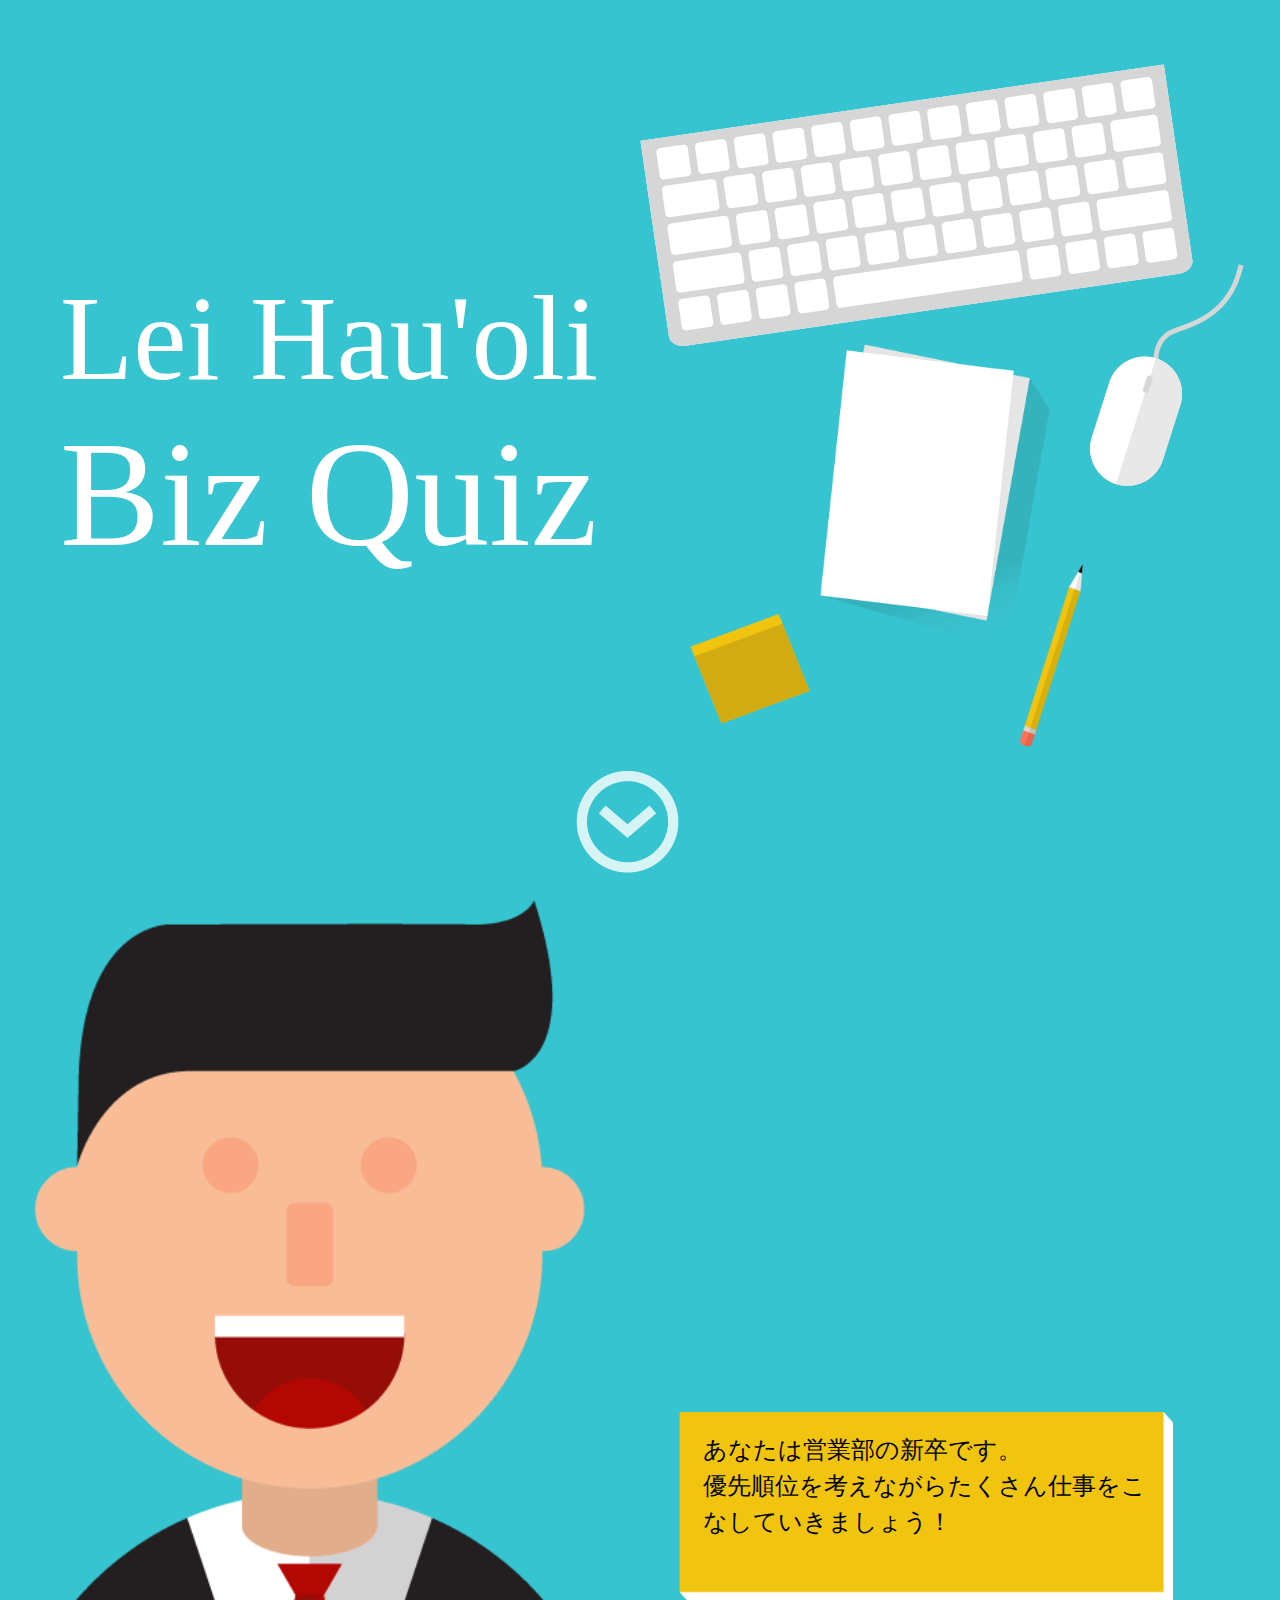
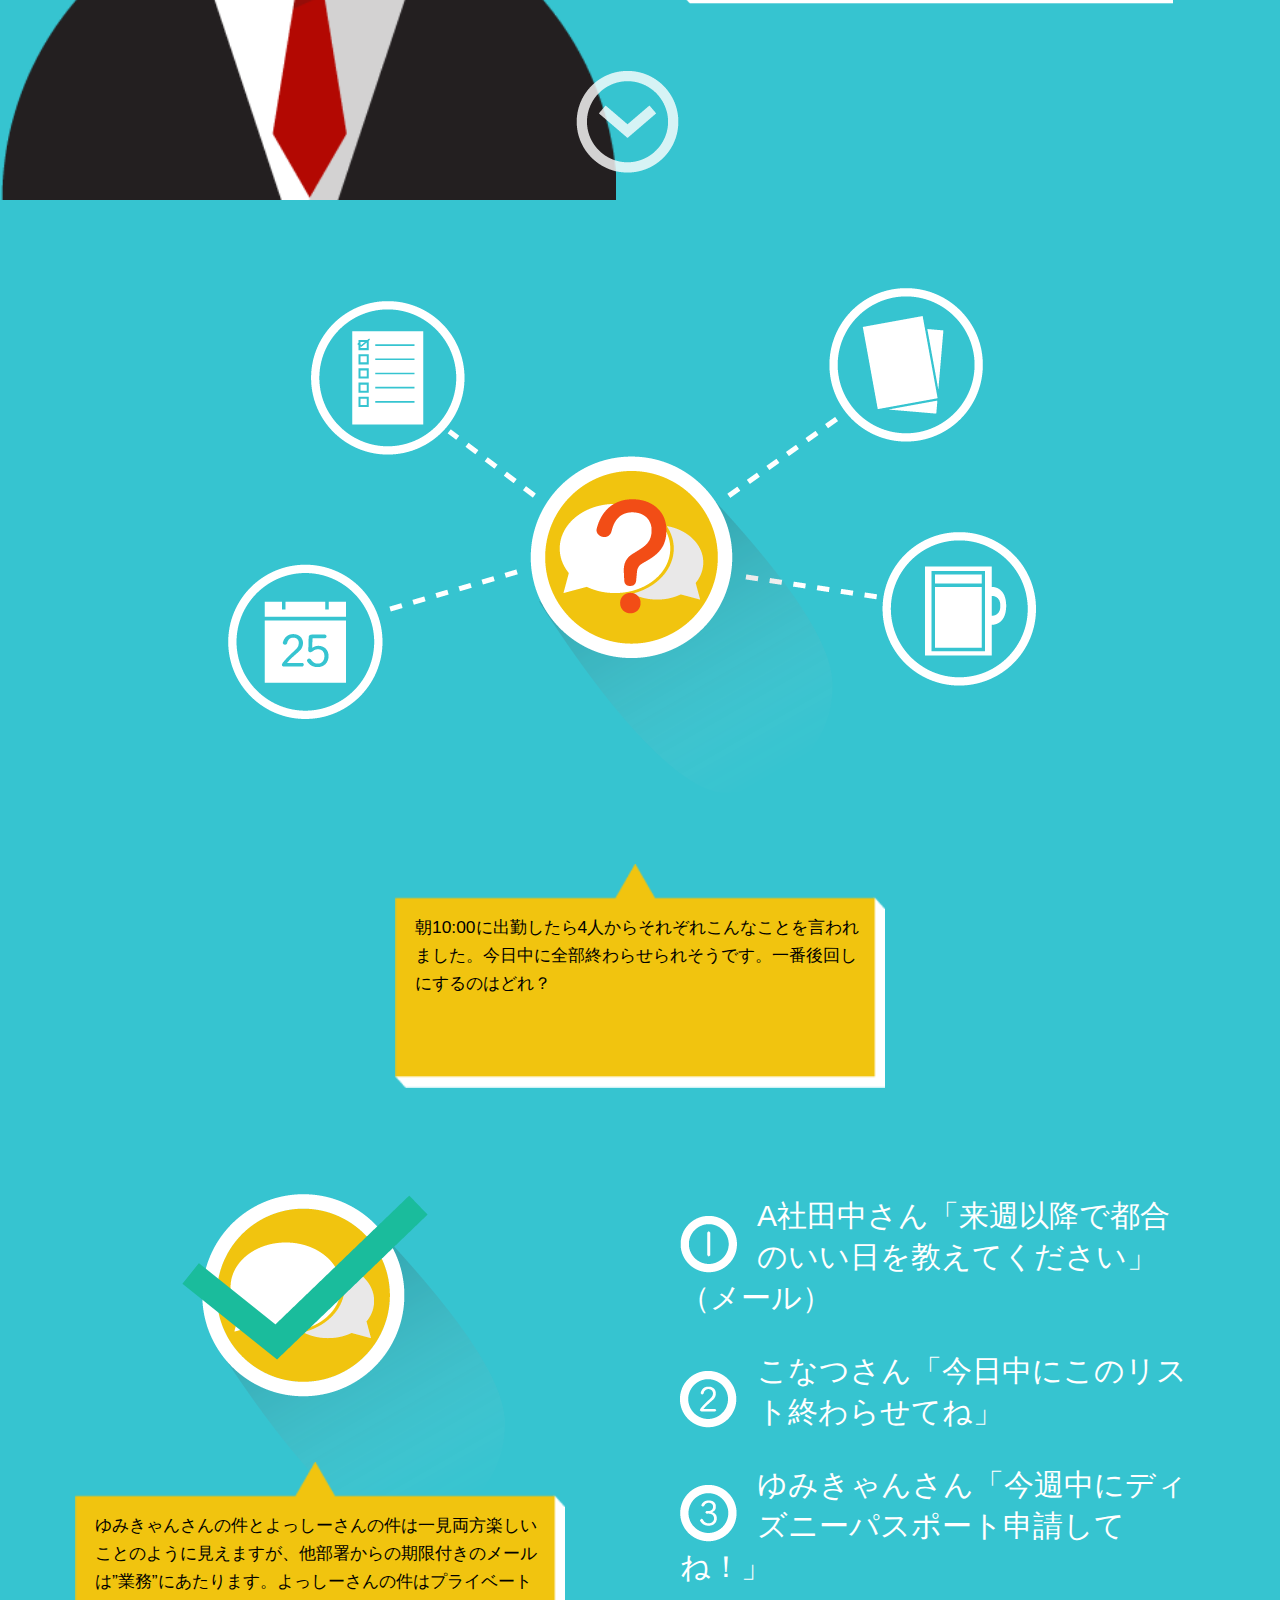
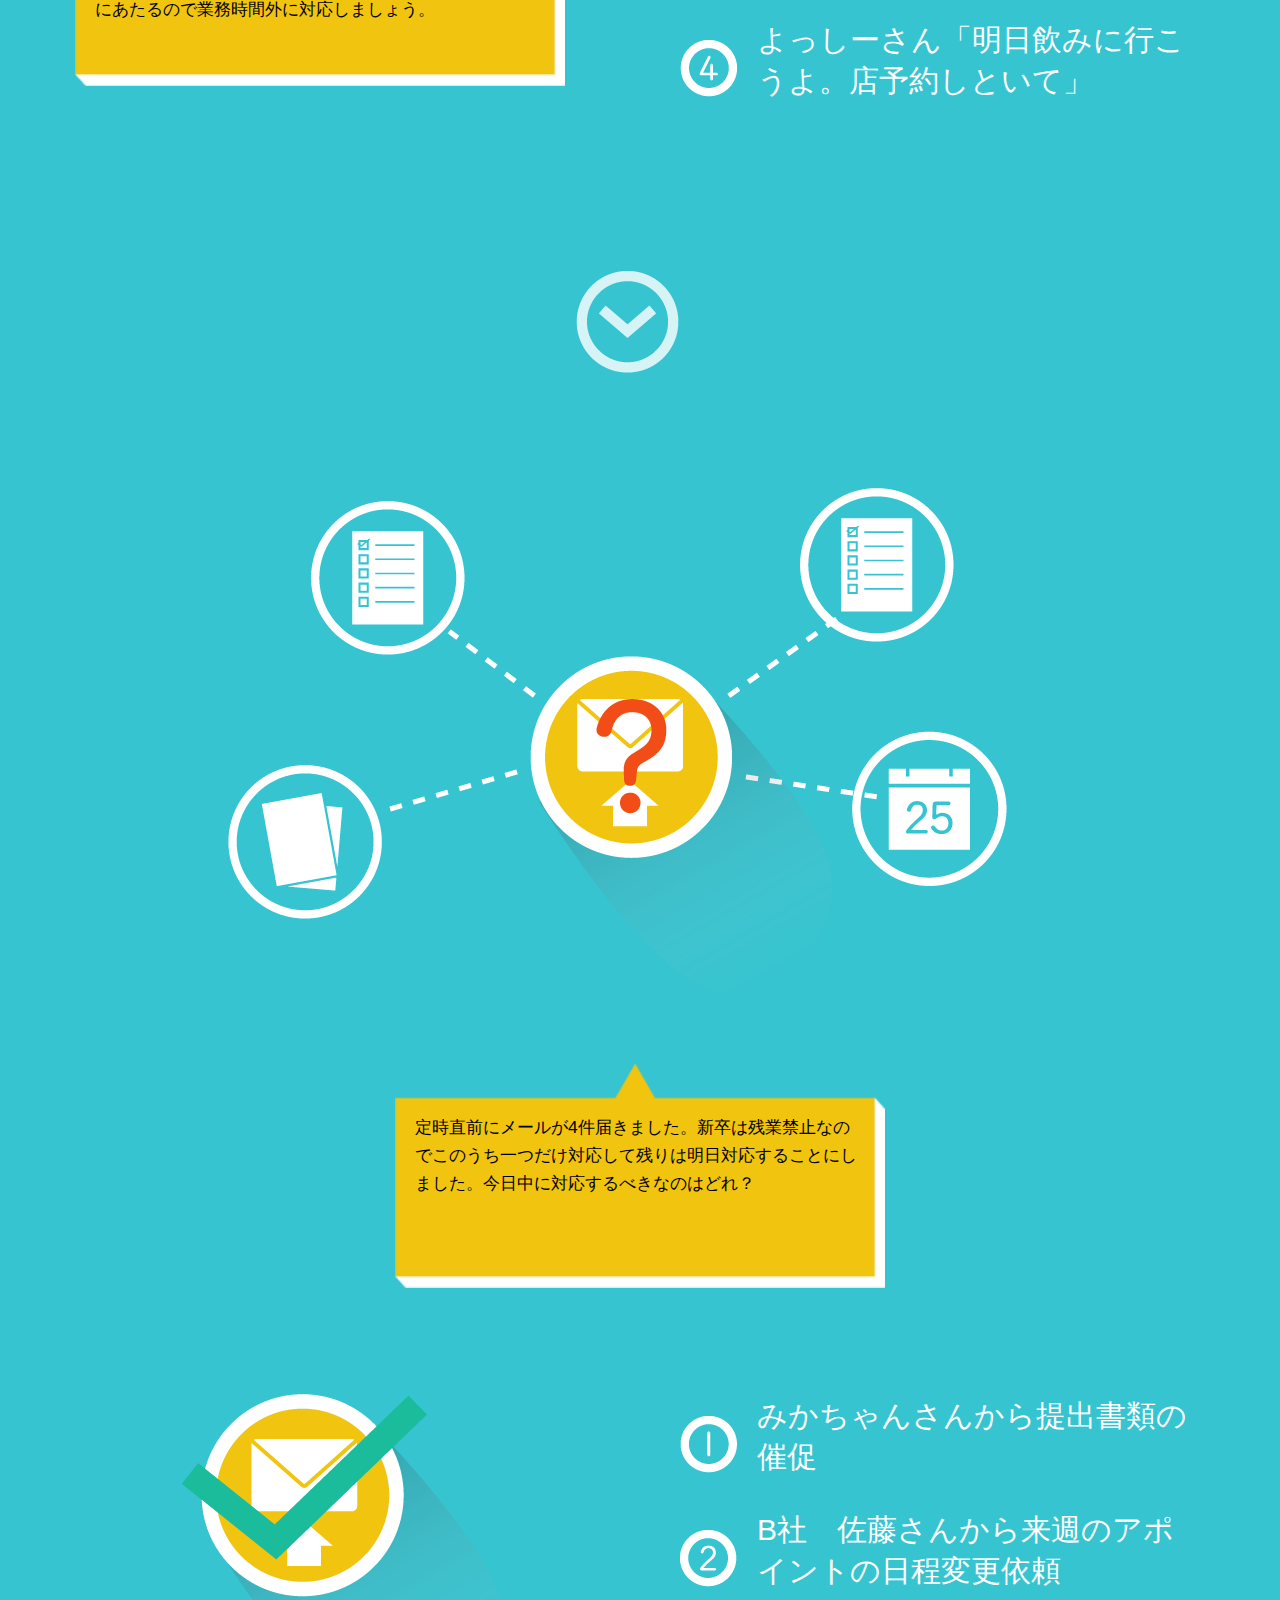
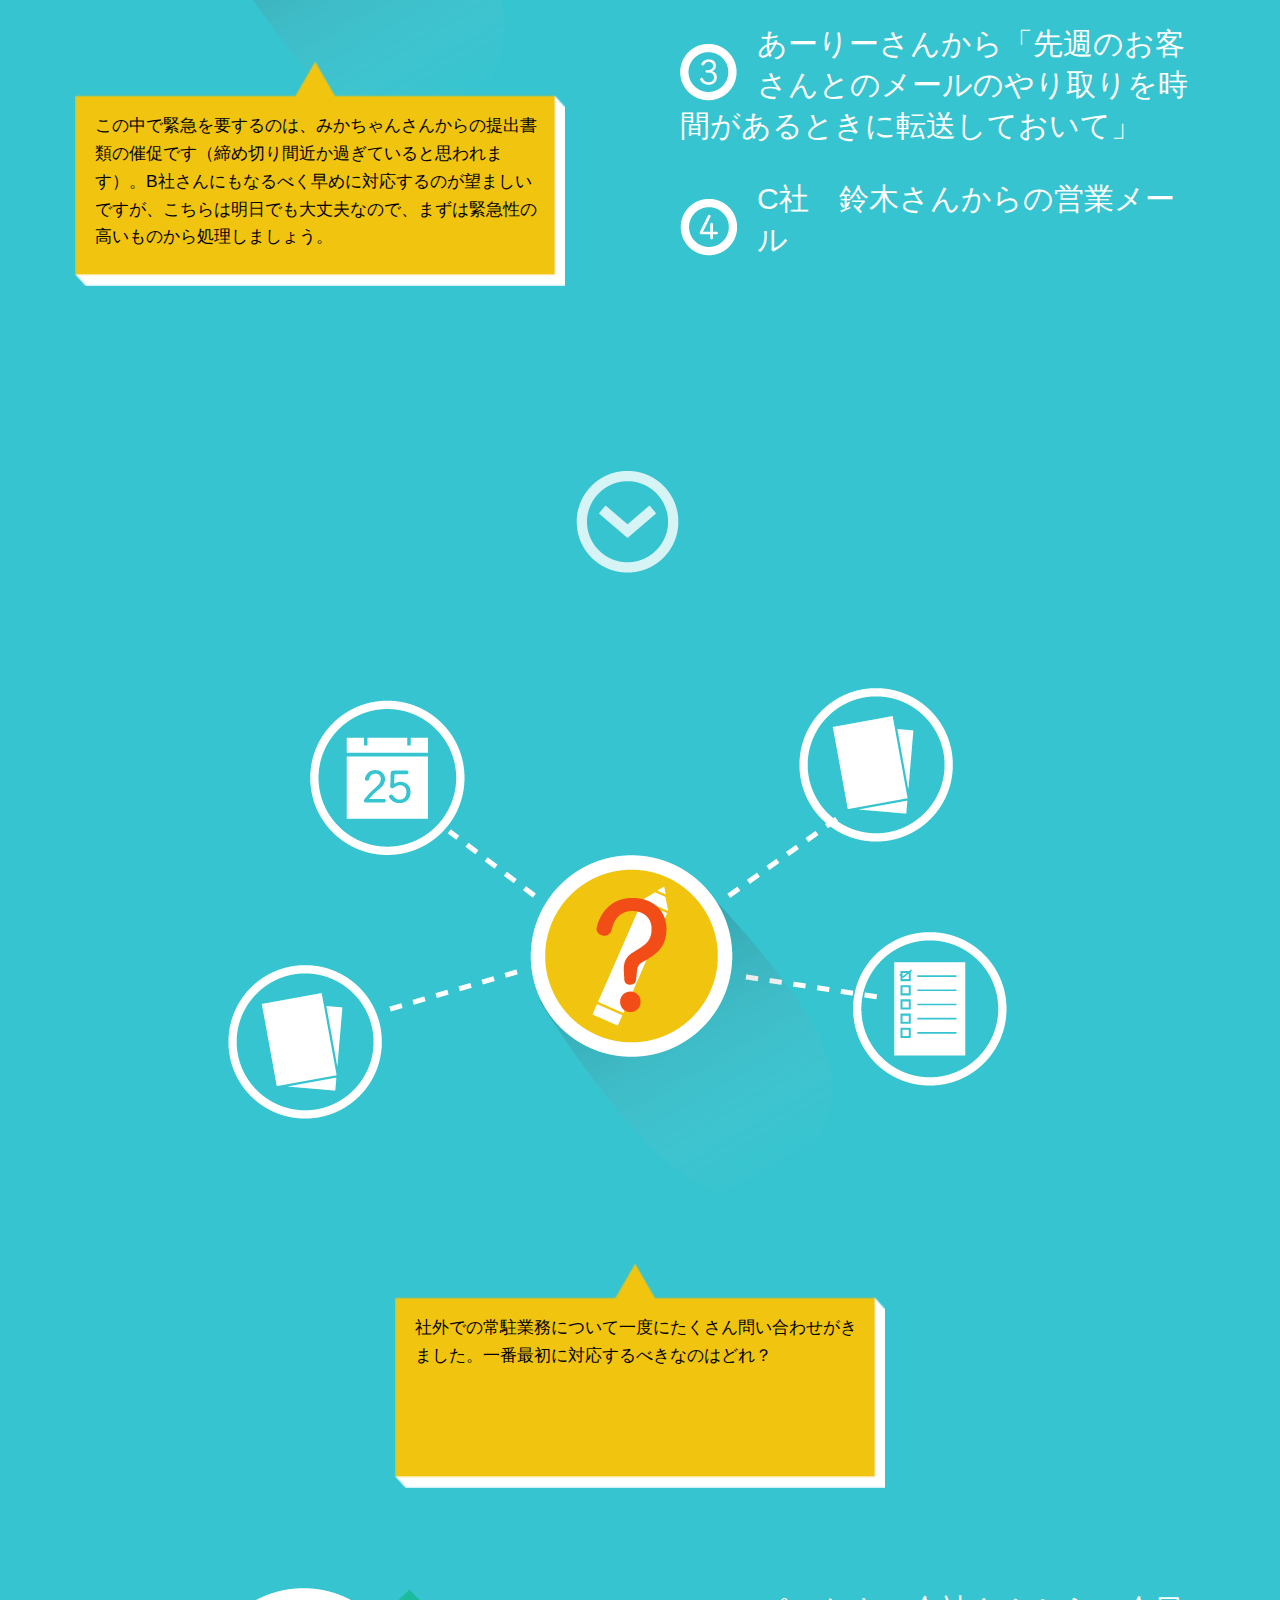
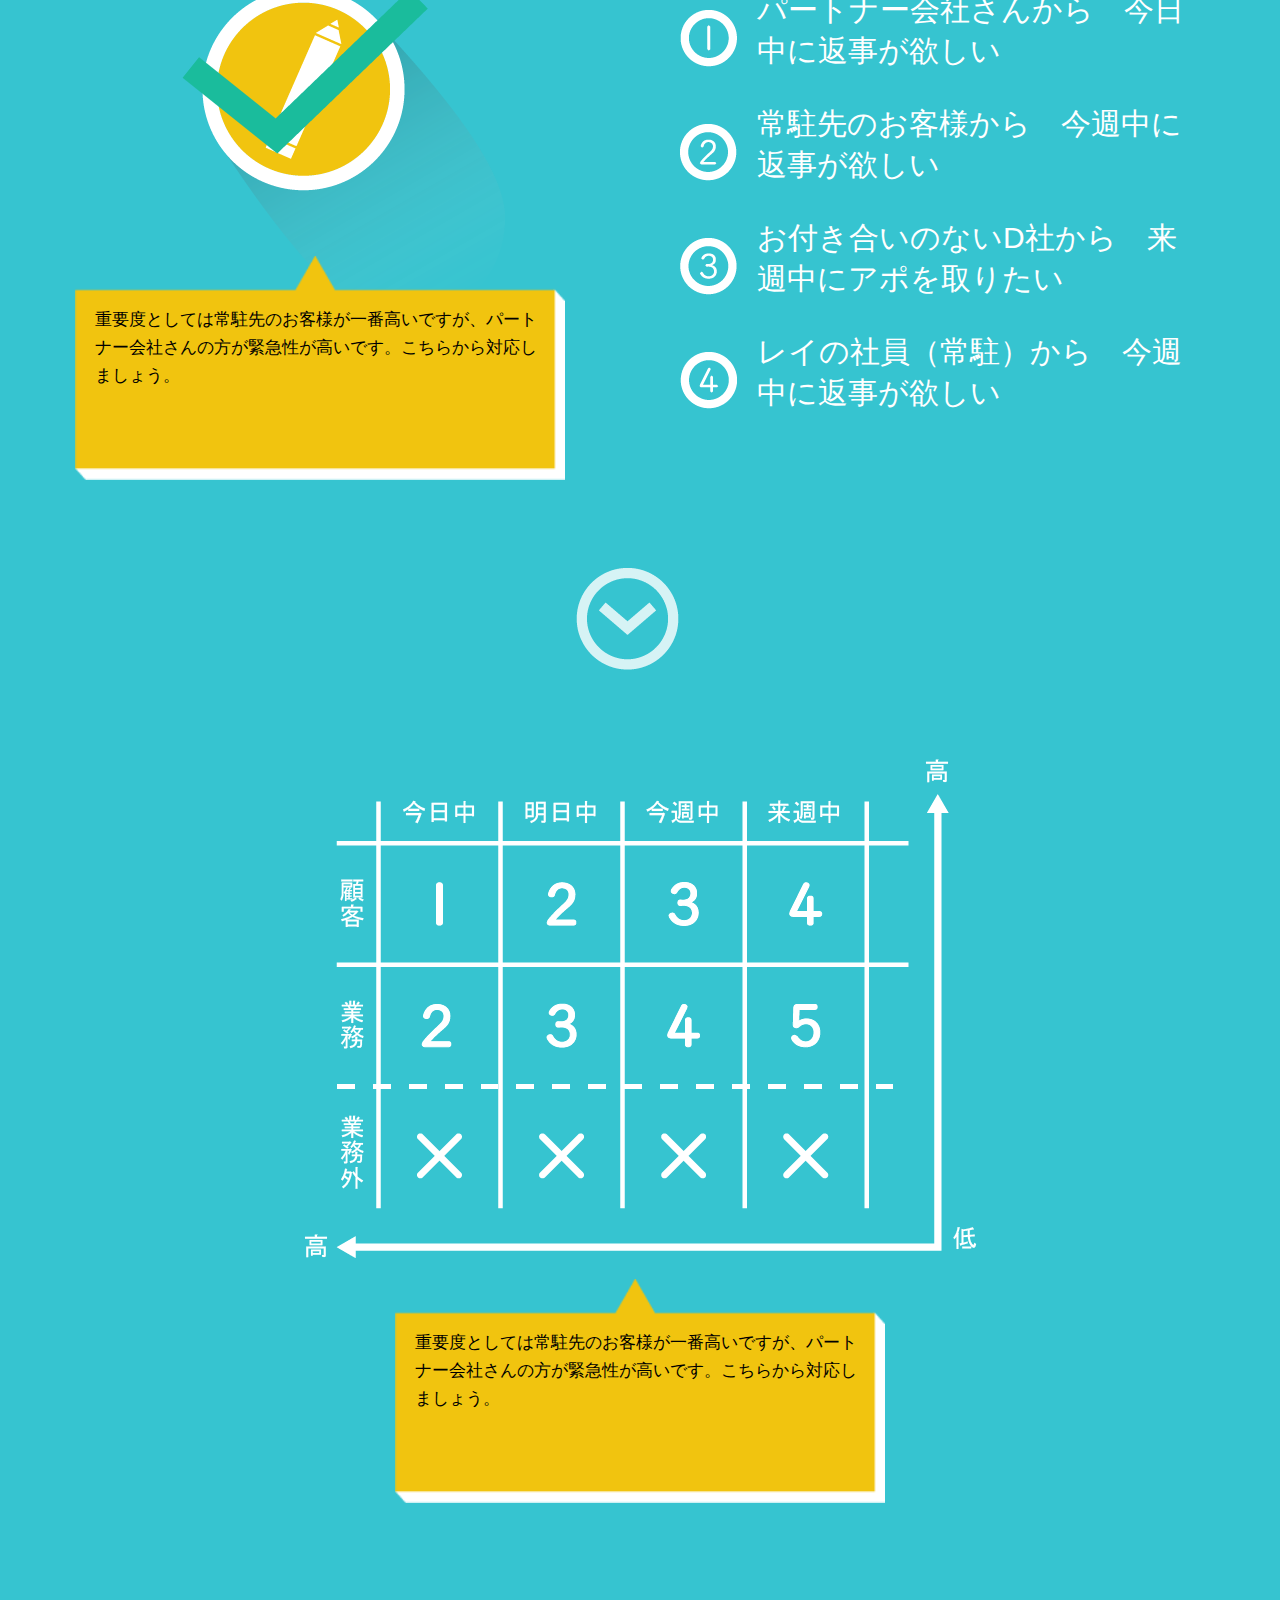
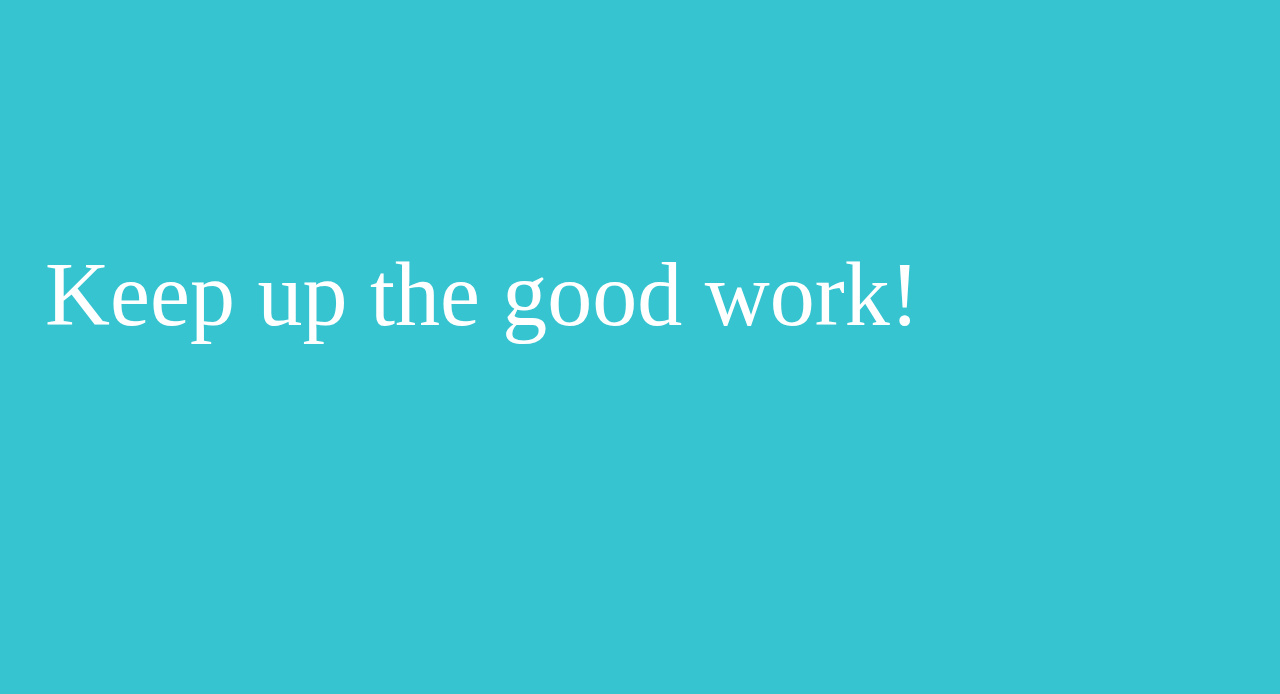
==== commit afa7b934: "微調整諸々" ====
--- a/index.html
+++ b/index.html
@@ -41,7 +41,9 @@
 				</div>
 				<div class="box2">
 					<div class="about-box">
-						<p>テキストテキストテキストテキストテキストテキストテキストテキストテキストテキストテキストテキストテキストテキストテキストテキストテキストテキストテキストテキストテキストテキストテキストテキストテキスト</p>
+						<p>あなたは営業部の新卒です。</p>
+						<p>優先順位を考えながらたくさん仕事をこなしていきましょう！</p>
+						<p></p>
 					</div>
 				</div>
 			</section>
@@ -52,14 +54,14 @@
 						<div class="icon-box"><span class="icon icon-x"></span></div>
 						<img src="img/qpage/q_icon_b.png">
 						<div class="qu-box qu-box-l">
-							<p>こなつさん「今日中にこのリスト終わらせてね」</p>
+							<p>こなつさん<br>「今日中にこのリスト終わらせてね」</p>
 						</div>
 					</div>
 					<div class="question_img2 qu x">
 						<img src="img/qpage/q_icon_d.png">
 						<div class="icon-box"><span class="icon icon-x"></span></div>
 						<div class="qu-box qu-box-r">
-							<p>ゆみきゃんさん「今週中にディズニーパスポート申請してね！」</p>
+							<p>ゆみきゃんさん<br>「今週中にディズニーパスポート申請してね！」</p>
 						</div>
 					</div>
 					<div class="question_img3">
@@ -69,7 +71,7 @@
 							<img src="img/qpage/q_icon_a.png">
 						<div class="icon-box"><span class="icon icon-x"></span></div>
 						<div class="qu-box qu-box-l">
-							<p>A社田中さん「来週以降で都合のいい日を教えてください」（メール）</p>
+							<p>A社田中さん<br>「来週以降で都合のいい日を教えてください」（メール）</p>
 						</div>
 					</div>
 					<div class="question_img5 qu">
@@ -78,11 +80,11 @@
 					</a>
 						<div class="icon-box"><span class="icon icon-x"></span></div>
 						<div class="qu-box qu-box-r">
-							<p>よっしーさん「明日飲みに行こうよ。店予約しといて」</p>
-						</div>
-					</div>
-				</div>
-				<div class="arrow_box" style="margin-top: -5%;">
+							<p>よっしーさん<br>「明日飲みに行こうよ。店予約しといて」</p>
+						</div>
+					</div>
+				</div>
+				<div class="arrow_box">
 					<p>朝10:00に出勤したら4人からそれぞれこんなことを言われました。今日中に全部終わらせられそうです。一番後回しにするのはどれ？</p>
 				</div>
 			</section>
@@ -96,7 +98,7 @@
 					</div>
 					<div class="balloon-space">
 						<div class="arrow_box">
-							<p>ゆみきゃんさんの件とよっしーさんの件は一見両方楽しいことのように見えますが、ディズニーパスポートの申請は”業務”にあたります。よっしーさんの件はプライベートにあたるので業務時間外に対応しましょう。</p>
+							<p>ゆみきゃんさんの件とよっしーさんの件は一見両方楽しいことのように見えますが、他部署からの期限付きのメールは”業務”にあたります。よっしーさんの件はプライベートにあたるので業務時間外に対応しましょう。</p>
 						</div>
 					</div>
 				</div>
@@ -146,7 +148,7 @@
 						　</div>
 					</div>
 				</div>
-				<div class="arrow_box" style="margin-top: -5%;">
+				<div class="arrow_box">
 					<p>定時直前にメールが4件届きました。新卒は残業禁止なのでこのうち一つだけ対応して残りは明日対応することにしました。今日中に対応するべきなのはどれ？</p>
 				</div>
 				<a href="#answer2">▽</a>
@@ -198,7 +200,7 @@
 						<img src="img/qpage/q_icon_d.png">
 						<div class="icon-box"><span class="icon icon-x"></span></div>
 						　<div class="qu-box qu-box-l">
-							<p>リクルートさんから　今週中に返事が欲しい</p>
+							<p>常駐先のお客様　今週中に返事が欲しい</p>
 						　</div>
 					</div>
 					<div class="question_img5 qu">
@@ -211,11 +213,11 @@
 					<div class="icon-box"><span class="icon icon-x"></span></div>
 					</div>
 				</div>
-				<div class="arrow_box" style="margin-top: -5%;">
-					<p>SESについて一度にたくさん問い合わせがきました。一番最初に対応するべきなのはどれ？</p>
+				<div class="arrow_box">
+					<p>社外での常駐業務について一度にたくさん問い合わせがきました。一番最初に対応するべきなのはどれ？</p>
 				</div>
 			<section id="result3" class="result">
-				<a href="#last">
+				<a href="#comment">
 					<img src="img/toppage/mannerstraining_top_click.png" alt="" class="nav">
 				</a>
 				<div class="box1">
@@ -224,17 +226,28 @@
 					</div>
 					<div class="balloon-space">
 						<div class="arrow_box">
-							<p>重要度としては顧客であるリクルートさんが一番高いですが、パートナー会社さんの方が緊急性が高いです。こちらから対応しましょう。</p>
+							<p>重要度としては常駐先のお客様が一番高いですが、パートナー会社さんの方が緊急性が高いです。こちらから対応しましょう。</p>
 						</div>
 					</div>
 				</div>
 				<div class="box2">
 					<ul>
 						<li><span class="icon-num icon-num1"></span>パートナー会社さんから　今日中に返事が欲しい</li>
-						<li><span class="icon-num icon-num2"></span>リクルートさんから　今週中に返事が欲しい</li>
+						<li><span class="icon-num icon-num2"></span>常駐先のお客様から　今週中に返事が欲しい</li>
 						<li><span class="icon-num icon-num3"></span>お付き合いのないD社から　来週中にアポを取りたい</li>
 						<li><span class="icon-num icon-num4"></span>レイの社員（常駐）から　今週中に返事が欲しい</li>
 					</ul>
+				</div>
+			</section>
+			<section id="comment">
+				<a href="#last">
+					<img src="img/toppage/mannerstraining_top_click.png" alt="" class="nav">
+				</a>
+				<img src="img/glaf.png">
+				<div class="balloon-space">
+					<div class="arrow_box" style="margin-top: 120px;">
+						<p>重要度としては常駐先のお客様が一番高いですが、パートナー会社さんの方が緊急性が高いです。こちらから対応しましょう。</p>
+					</div>
 				</div>
 			</section>
 			<section id="last">
--- a/ohno/css/style.css
+++ b/ohno/css/style.css
@@ -52,69 +52,22 @@
 .question_img5 img{
 	position: absolute;
 }
-.border1{
-	position: absolute;
-	top: 150px;
-	left: 230px;
-
-}
-
-.border2{
-	position: absolute;
-	top: 150px;
-	left: 600px;
-}
-
-.border3{
-	position: absolute;
-	top: 340px;
-	left: 200px
-
-}
-
-.border4{
-	position: absolute;
-	top: 340px;
-	left: 650px;
-}
-
 .arrow_box {
+	background: url("../../img/apage/mannerstraining_apage_d.png");
+	-webkit-background-size: contain;
+	     -o-background-size: contain;
+	        background-size: contain;
+	background-repeat: no-repeat;
 	position: relative;
-	background: #F1C40F;
-	border: 4px solid #F1C40F;
-	width: 400px;
+	width: 450px;
 	height: 130px;
 	margin: 0 auto;
-	box-shadow: 6px 6px  #ffffff;
-	padding: 20px;
-}
-.arrow_box:after, .arrow_box:before {
-	bottom: 100%;
-	left: 50%;
-	border: solid transparent;
-	content: " ";
-	height: 0;
-	width: 0;
-	position: absolute;
-	pointer-events: none;
-}
-
-.arrow_box:after {
-	border-color: rgba(241, 196, 15, 0);
-	border-bottom-color: #F1C40F;
-	border-width: 20px;
-	margin-left: -26px;
-
-}
-.arrow_box:before {
-	border-color: rgba(241, 196, 15, 0);
-	border-bottom-color: #F1C40F;
-	border-width: 20px;
-	margin-left: -26px;
+	padding: 50px 20px;
 }
 .arrow_box p{
-	line-height: 1.5em;
+	line-height: 1.6em;
 	font-size: 0.58em;
+	text-align: left;
 }
 
 .top-image{
@@ -128,23 +81,31 @@
 
 .top-mouse{
 	position: absolute;
-	top: 80%;
-	left: 65%;
+	top: 200px;
+	left: 450px;
 }
 
 .top-peaper{
 	position: absolute;
-	top: 294%;
+	top: 550px;
+	left: 50px;
 	width: 120px;
 	height: 110px;
 }
 
 .top-note{
 	position: absolute;
-	top: 150%;
-	left: 20%;
+	top: 280px;
+	left: 180px;
 	width: 230px;
 	height: 305px;
 }
 
+.top-pen{
+	position: absolute;
+	top: 500px;
+	left: 380px;
+	width: 63px;
+	height: 183px;
+}
 
--- a/css/style.css
+++ b/css/style.css
@@ -18,7 +18,7 @@
 	height: 100%;
 	font-size: 30px;
 	font-family: sans-serif;
-	font-family : MSGothic, 'MS Gothic', sans-serif;
+	font-family : YuGothic, MSGothic, 'MS Gothic', sans-serif;
 }
 
 ul {
@@ -97,20 +97,19 @@
 .qu-box{
 	position: absolute;
 	background-color: #F6C200;
-	width: 200px;
+	width: 130px;
 	padding: 20px;
-	top: 38px;
+	top: 20px;
 	font-size: 0.57em;
 	display: none;
 	z-index: 999
 }
 .qu-box-l {
-	left: -280px;
+	left: -190px;
 }
 .qu-box-r {
-	left: 190px;
-}
-
+	left: 165px;
+}
 .balloon-space{
 	margin-top: -100px;
 }
@@ -131,6 +130,7 @@
 	top: 30%;
 	font-size: 4em;
 	font-family: YuKyo_Yoko-Medium;
+	z-index: 999
 }
 .question {
 	background-color: #36c4d0;
@@ -154,6 +154,8 @@
 	opacity: 1;
 	display: flex;
 	position: relative;
+	margin: 0;
+	padding: 0;
 }
 .human {
 	width: 100%;
@@ -164,8 +166,9 @@
 	position:absolute;
 }
 .about-box{
+	margin: 3%;
 	line-height: 1.5em;
-	font-size: 0.58em;
+	font-size: 0.8em;
 	width: 450px;
 	height: 200px;
 	padding: 20px 20px 40px 25px;
@@ -176,17 +179,25 @@
 	bottom: 10%;
 }
 
+/* comment */
+#comment {
+	text-align: center;
+}
+
 /* last */
+#last {
+	text-align: center;
+}
 #last p{
-	color: #ffffff;
-	margin: 0 auto;
+	text-align: center;
+	color: #ffffff;
 	padding-left: 0.5em;
 	font-size: 3em;
 	margin-top: 0%;
 	font-family: YuKyo_Yoko-Medium;
-	-webkit-box-sizing: border-box;
-	   -moz-box-sizing: border-box;
-	        box-sizing: border-box;
+	position: absolute;
+	top: 50%;
+	transform: translateY(-50%);
 }
 /* icon */
 .icon {
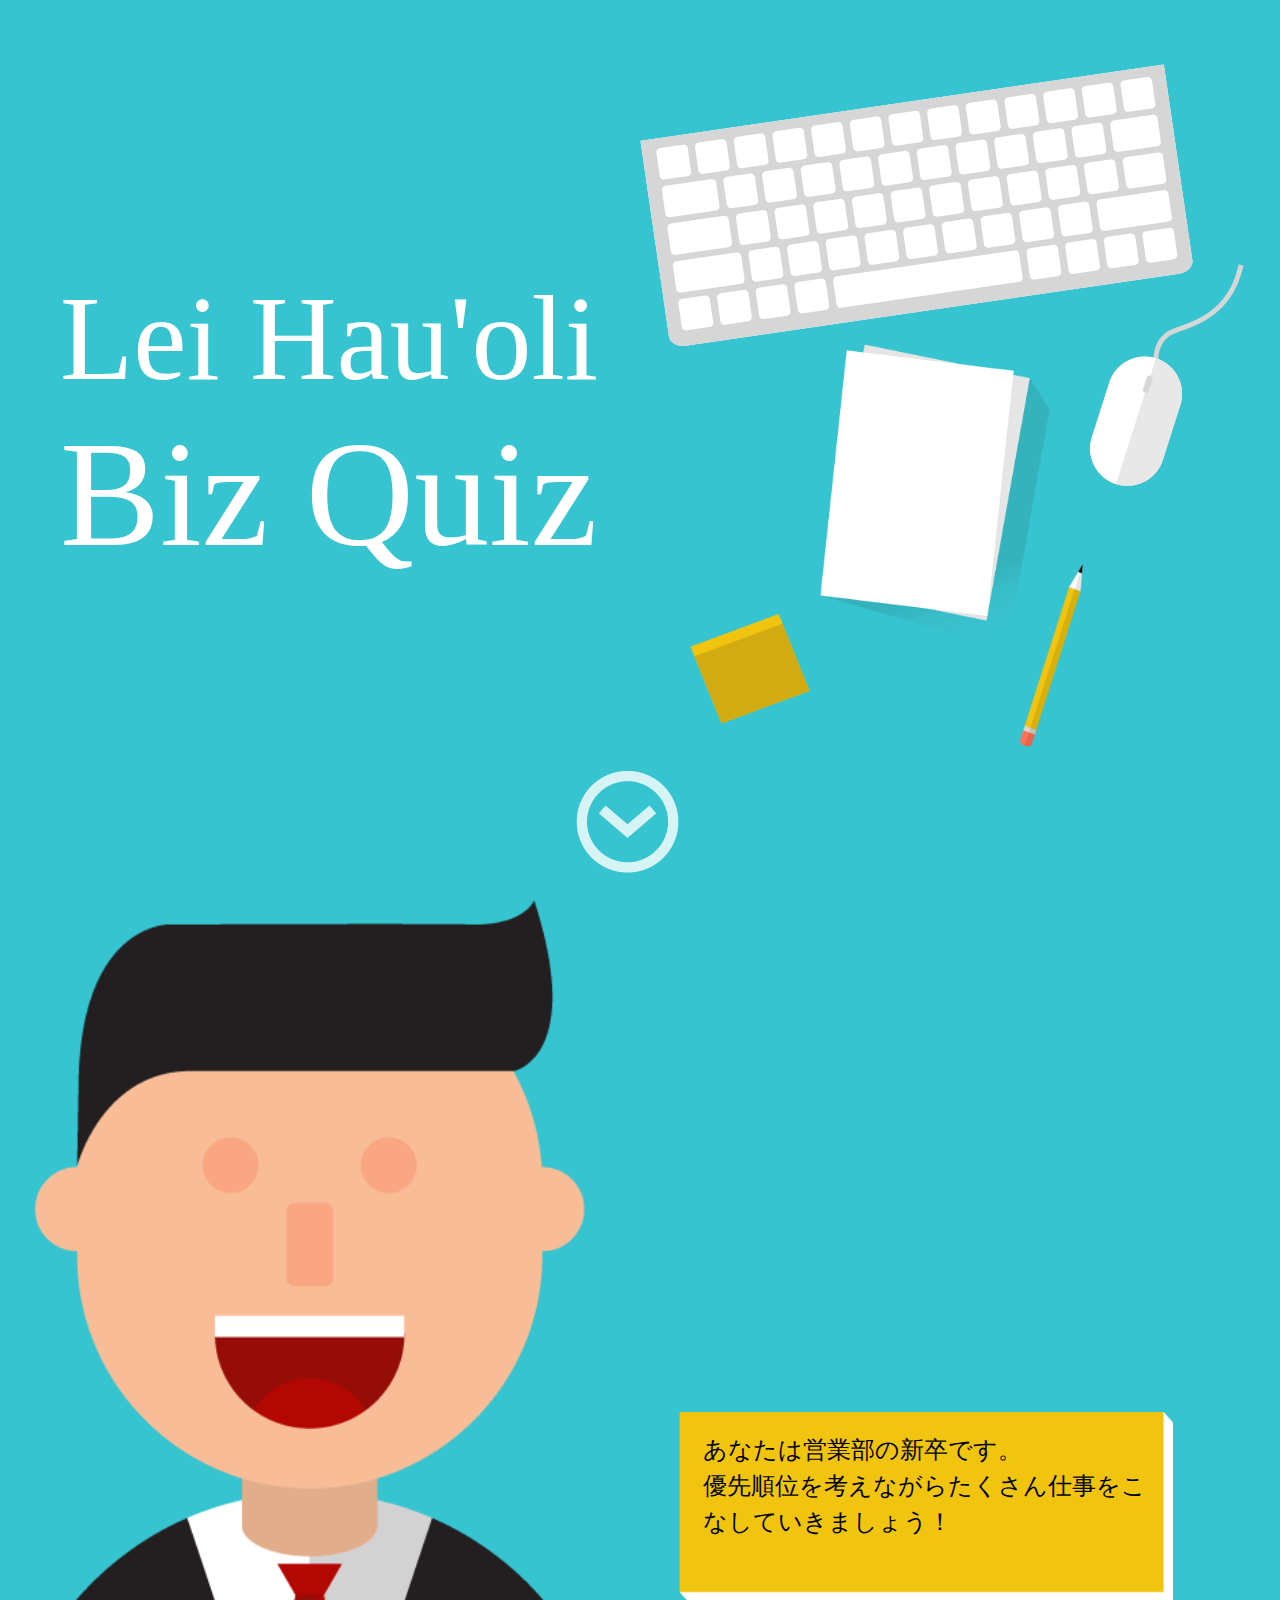
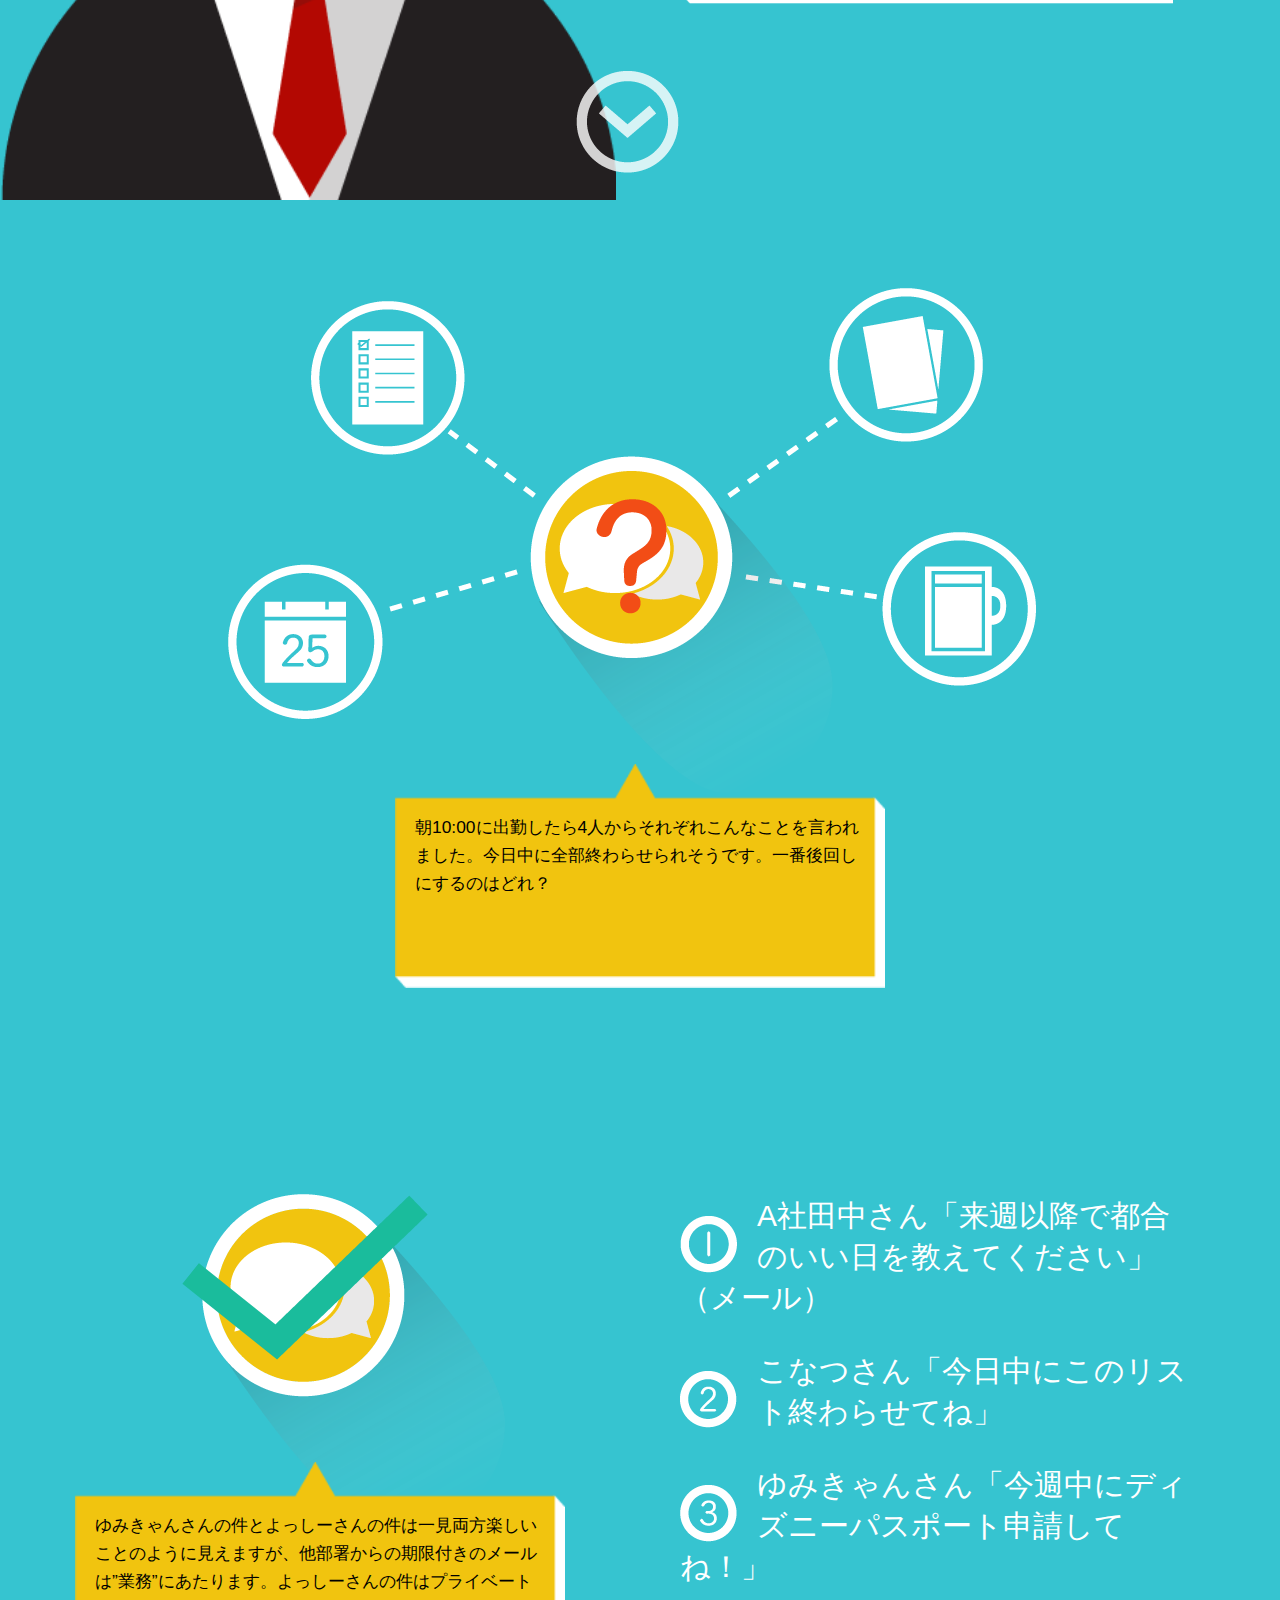
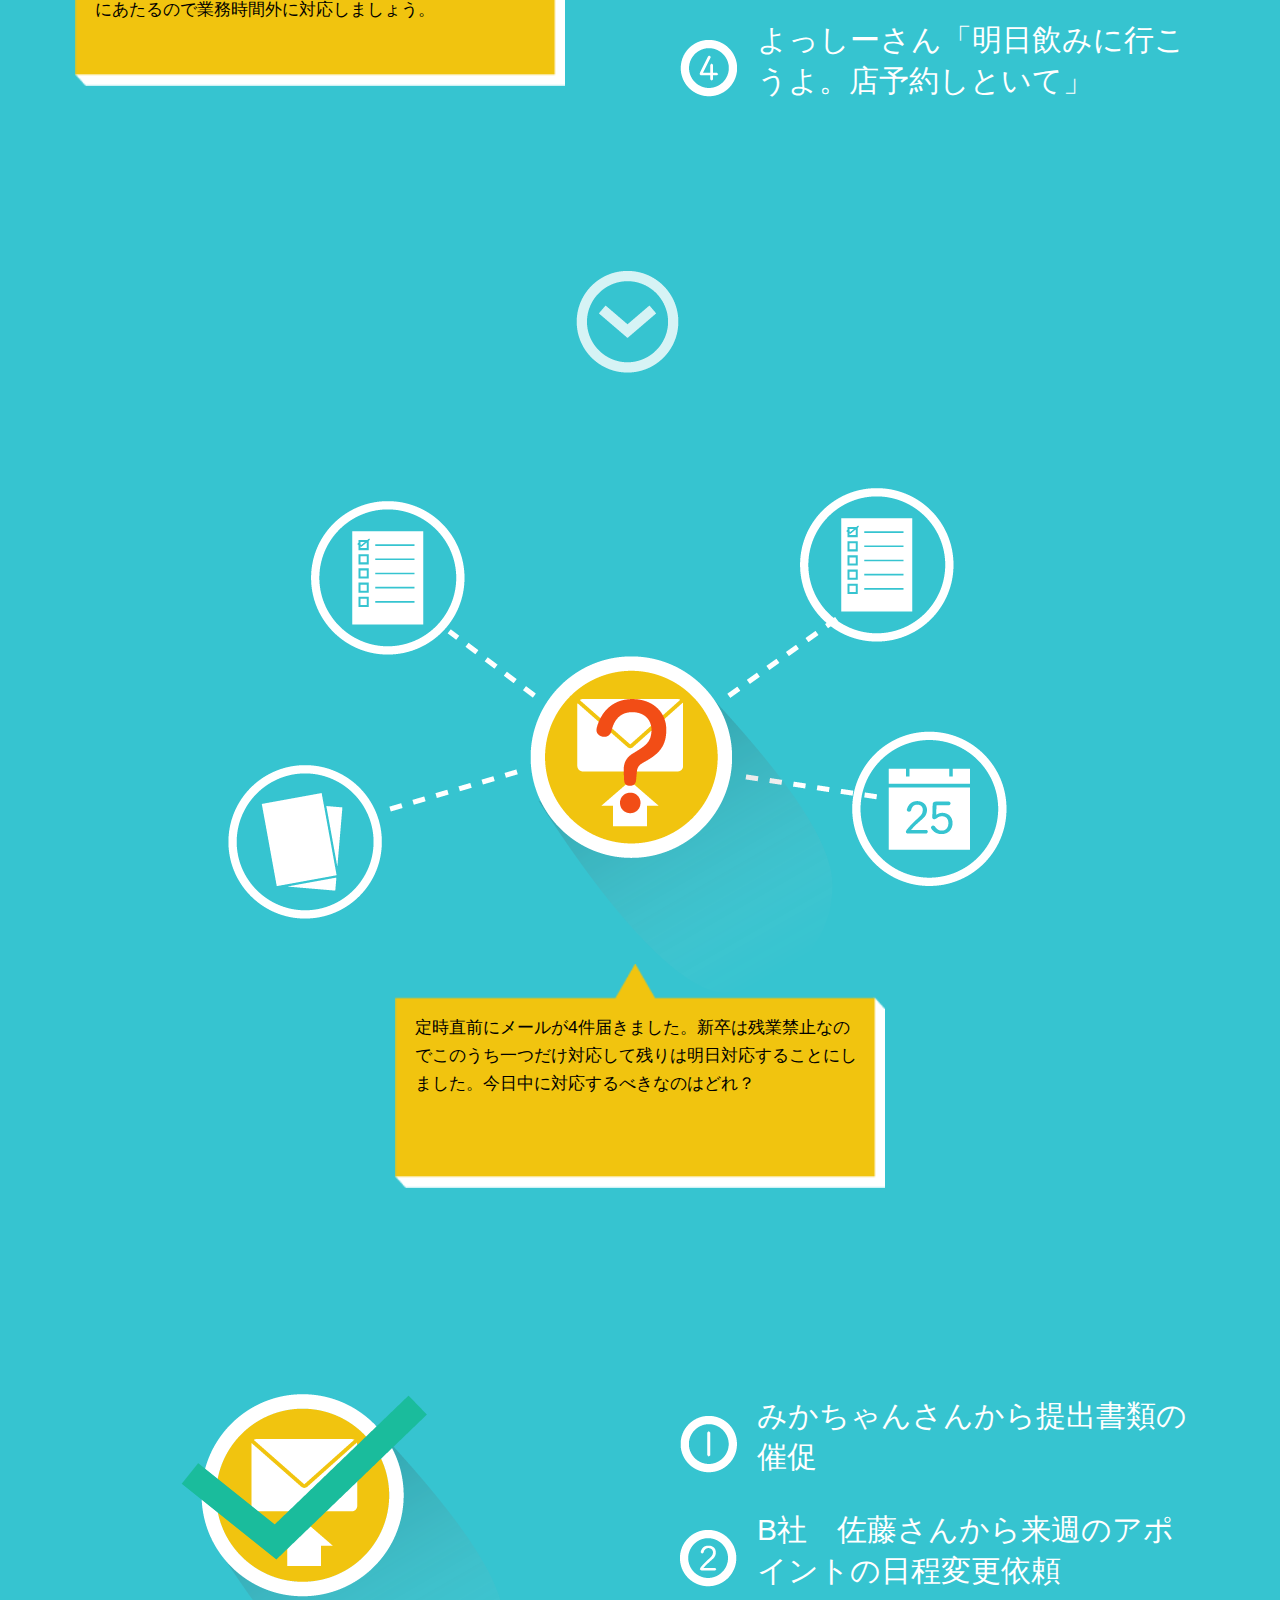
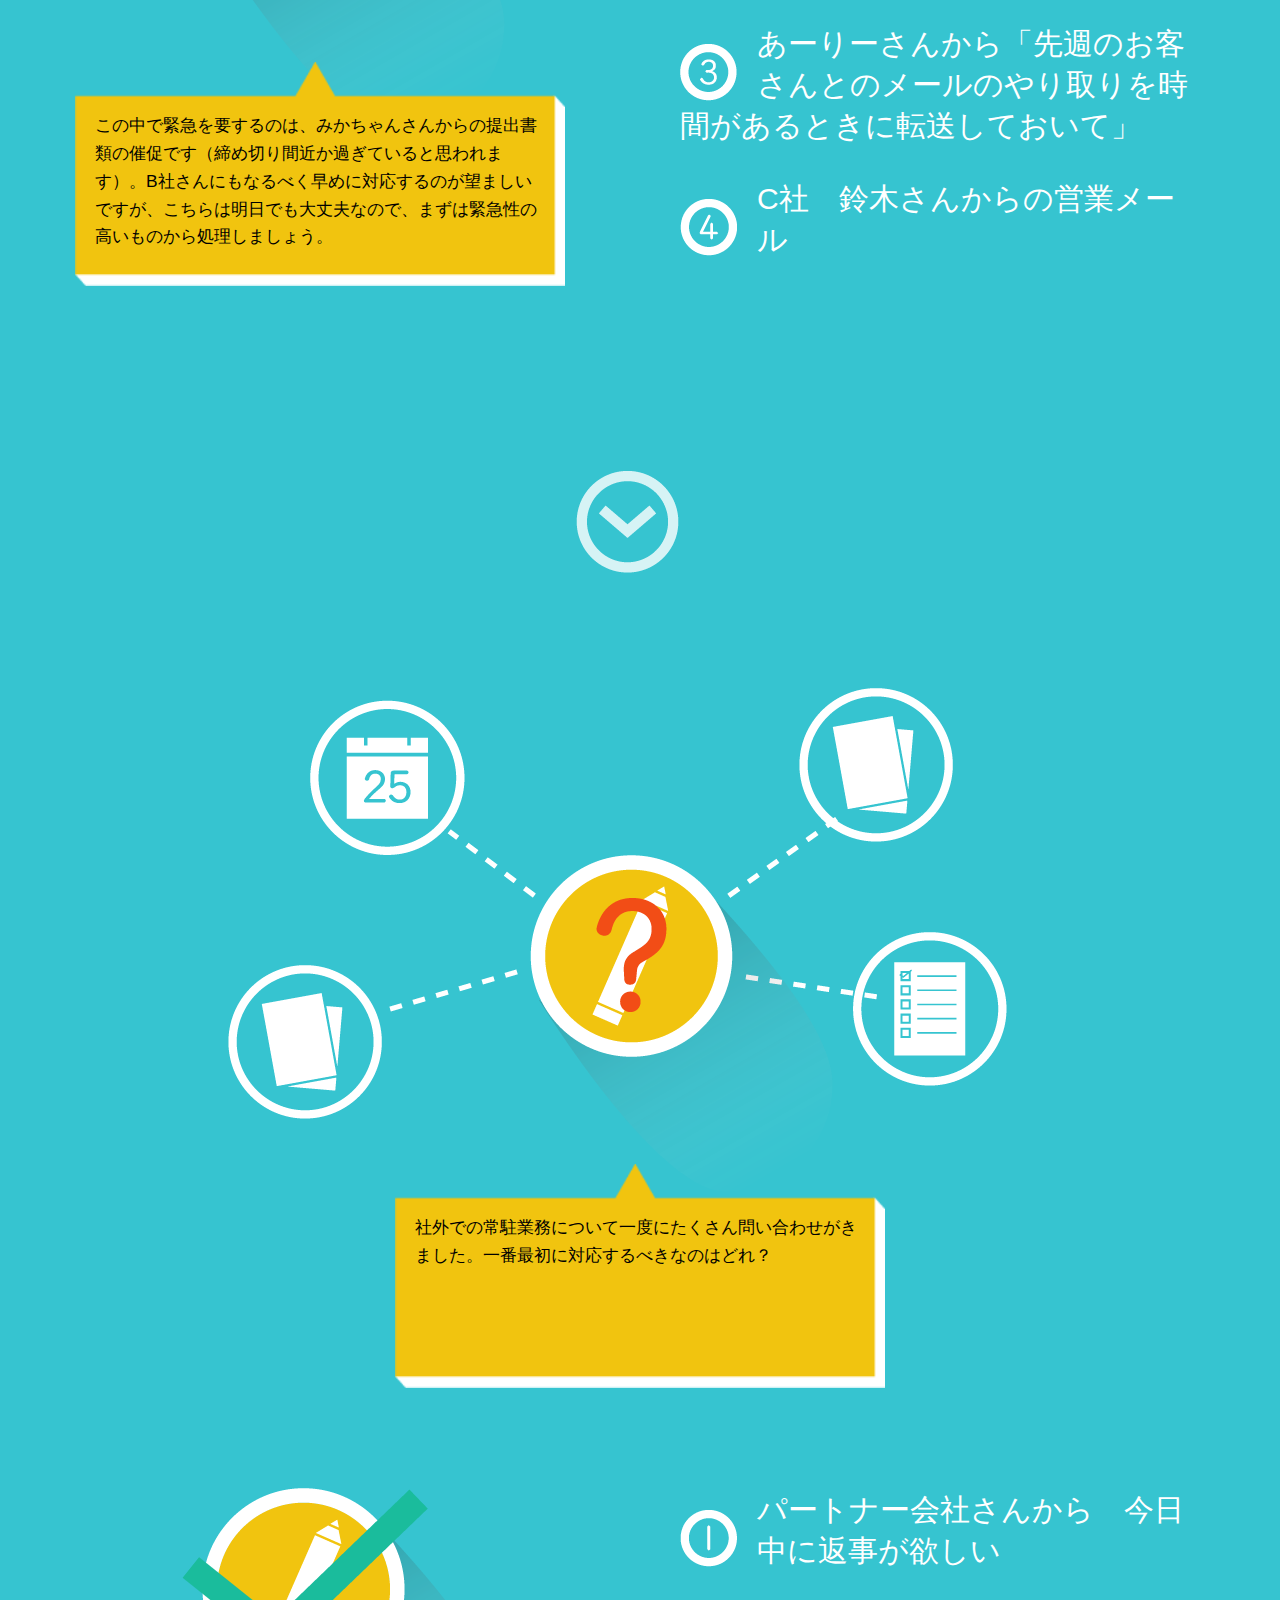
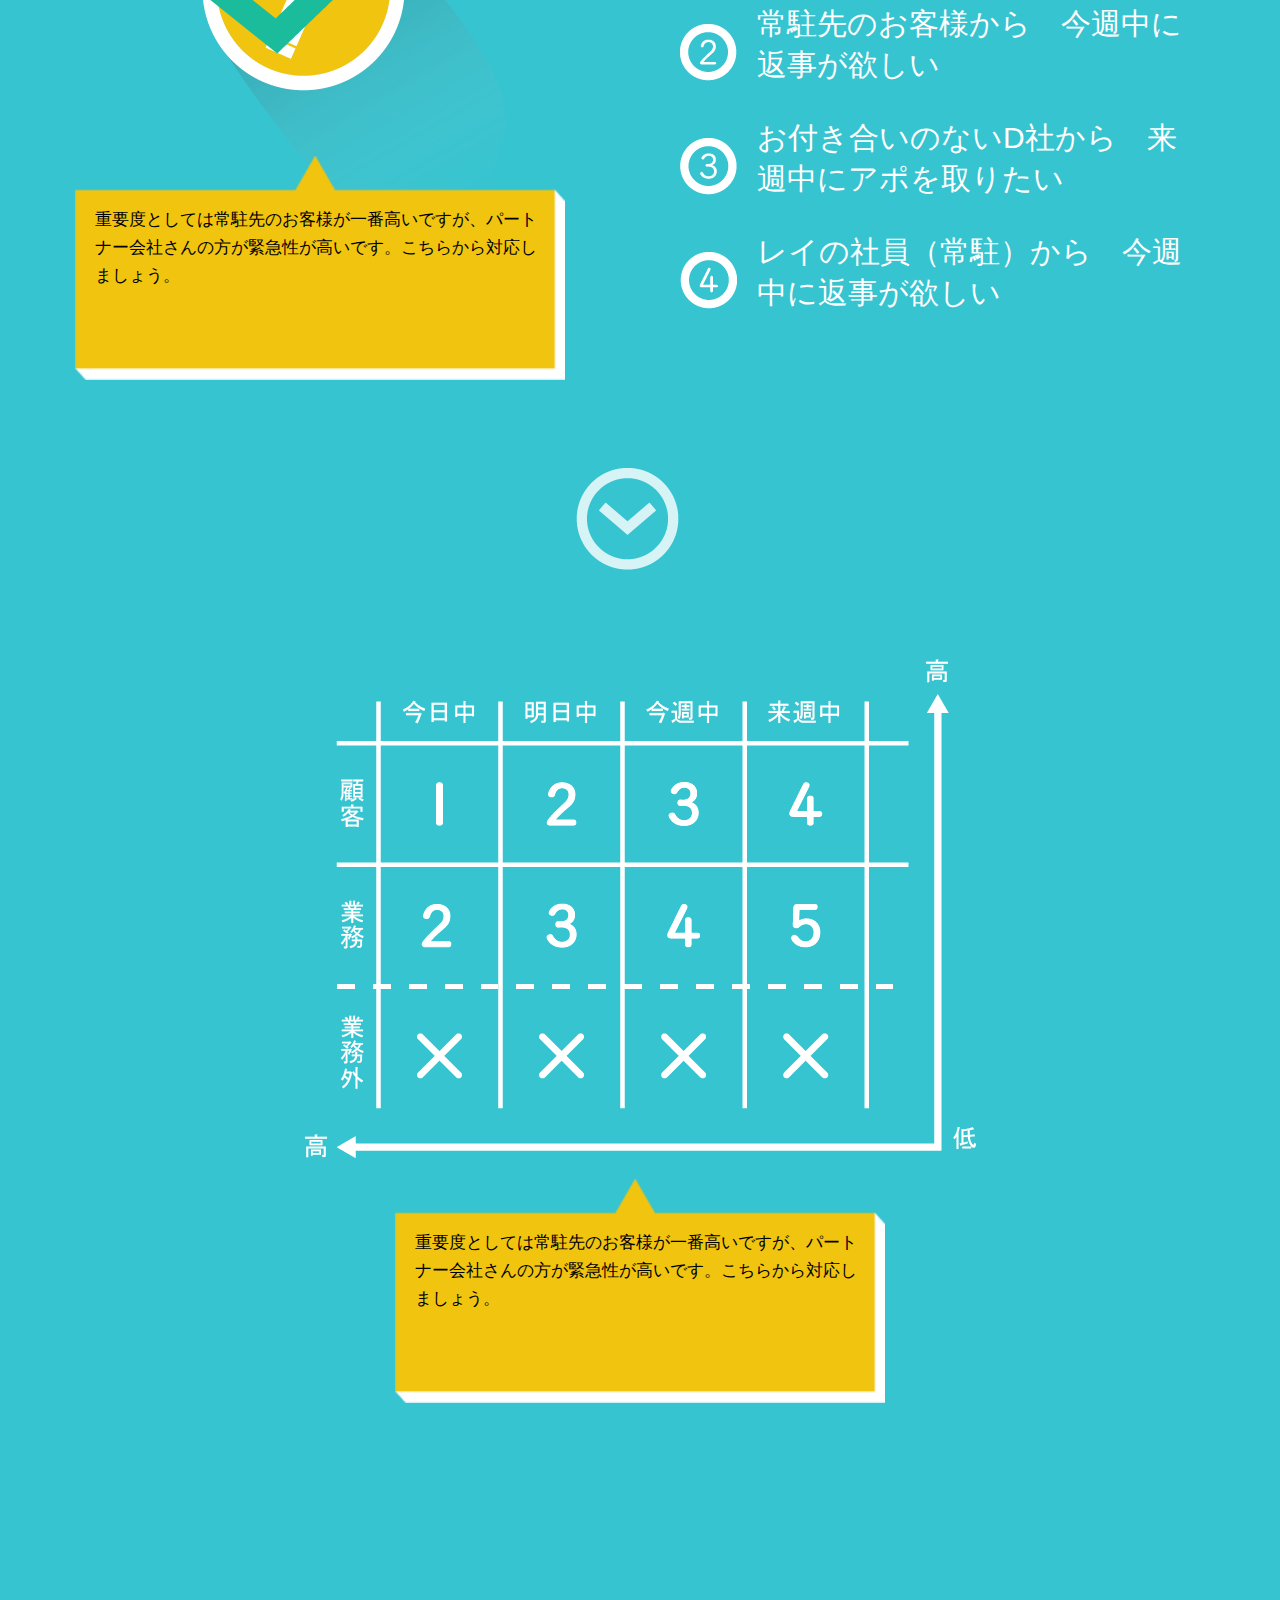
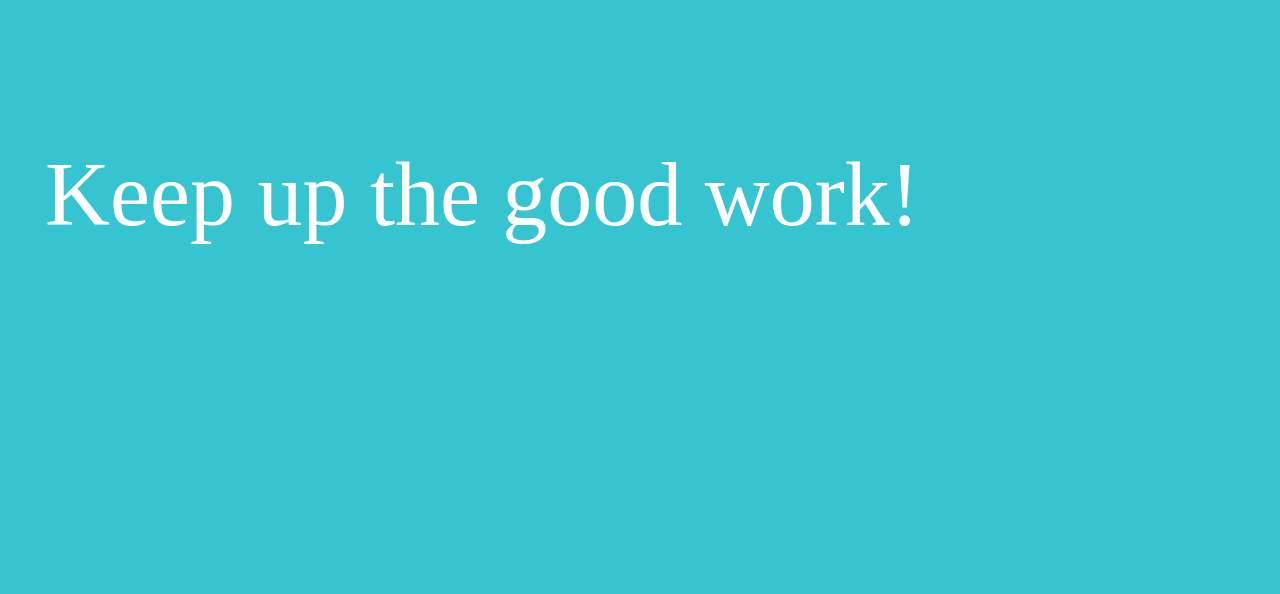
==== commit e981441f: "ごめんなさい！" ====
--- a/index.html
+++ b/index.html
@@ -151,7 +151,6 @@
 				<div class="arrow_box">
 					<p>定時直前にメールが4件届きました。新卒は残業禁止なのでこのうち一つだけ対応して残りは明日対応することにしました。今日中に対応するべきなのはどれ？</p>
 				</div>
-				<a href="#answer2">▽</a>
 			</section>
 			<section id="result2" class="result">
 				<a href="#question3">
--- a/ohno/css/style.css
+++ b/ohno/css/style.css
@@ -8,7 +8,7 @@
 .question_img{
 	position: relative;
 	width: 960px;
-	height: 600px;
+	height: 500px;
 	margin: 0 auto;
 }
 
@@ -109,3 +109,4 @@
 	height: 183px;
 }
 
+
--- a/css/style.css
+++ b/css/style.css
@@ -182,6 +182,7 @@
 /* comment */
 #comment {
 	text-align: center;
+	
 }
 
 /* last */
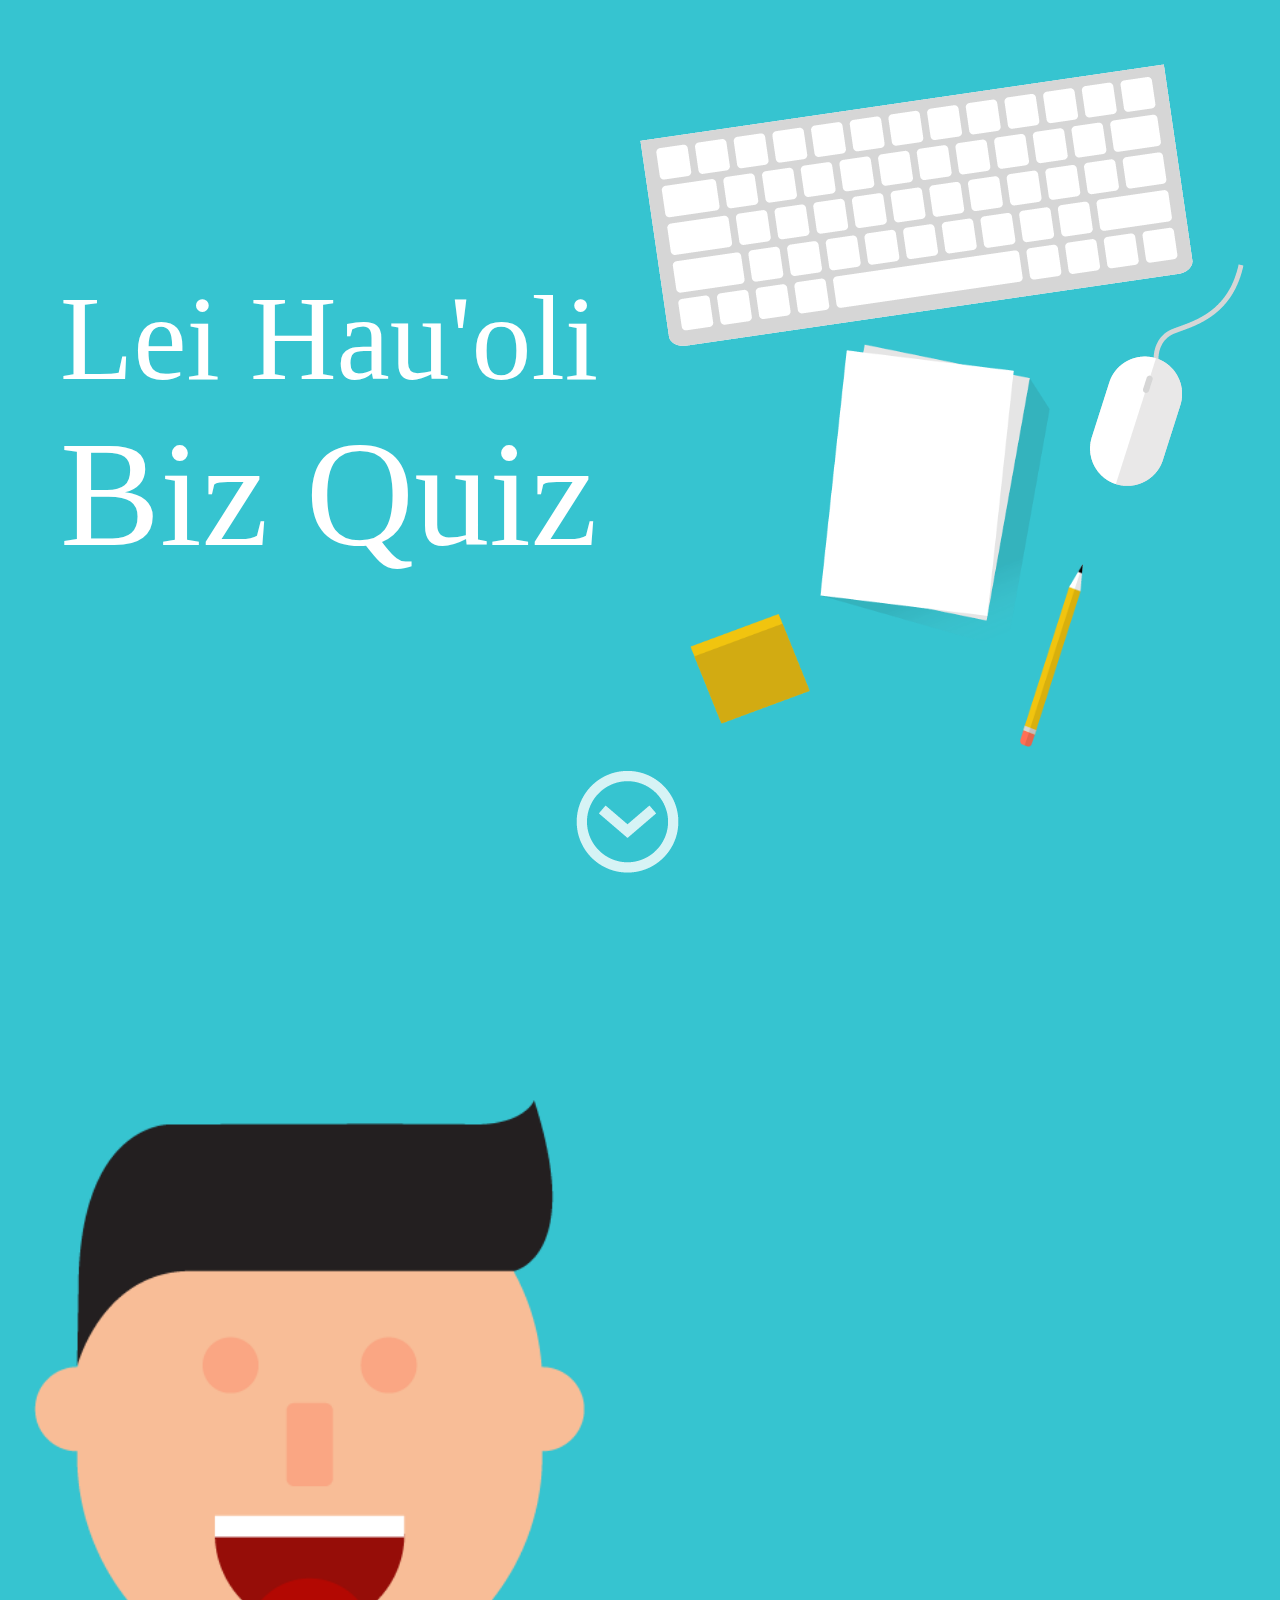
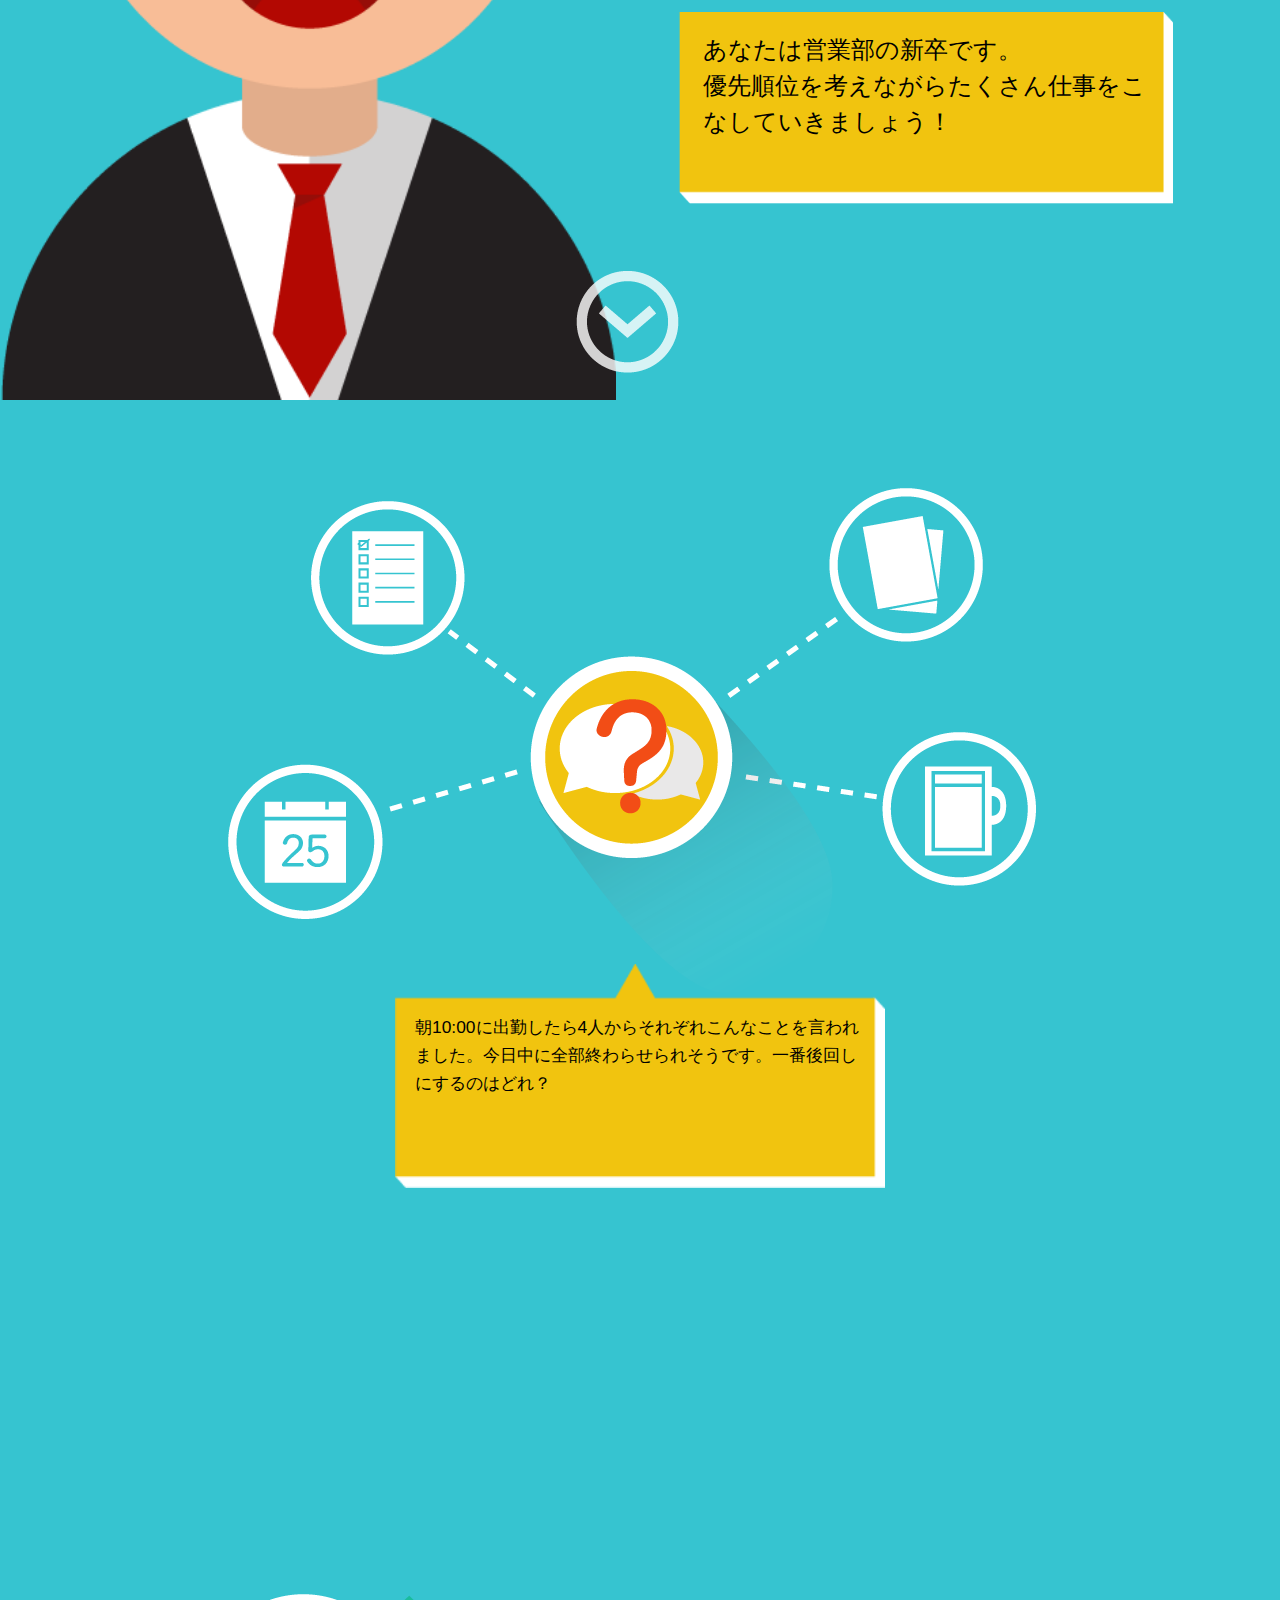
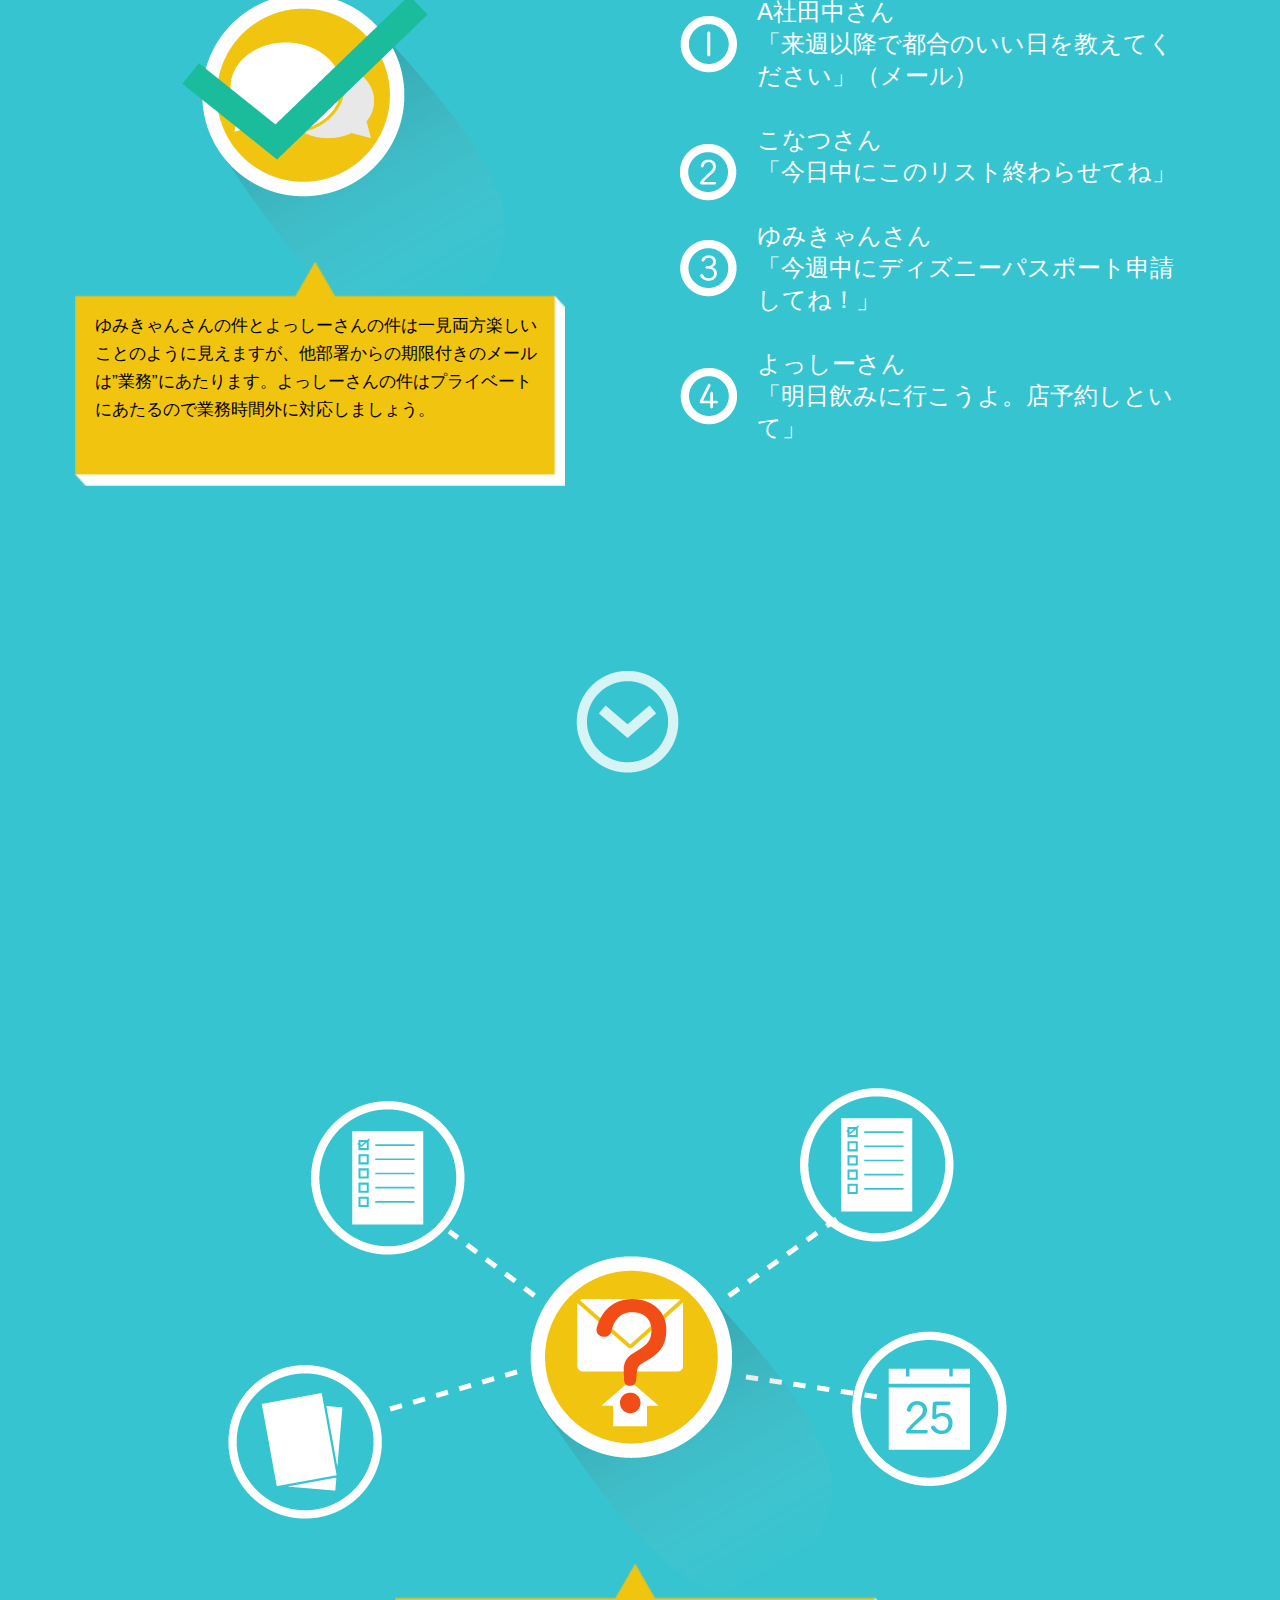
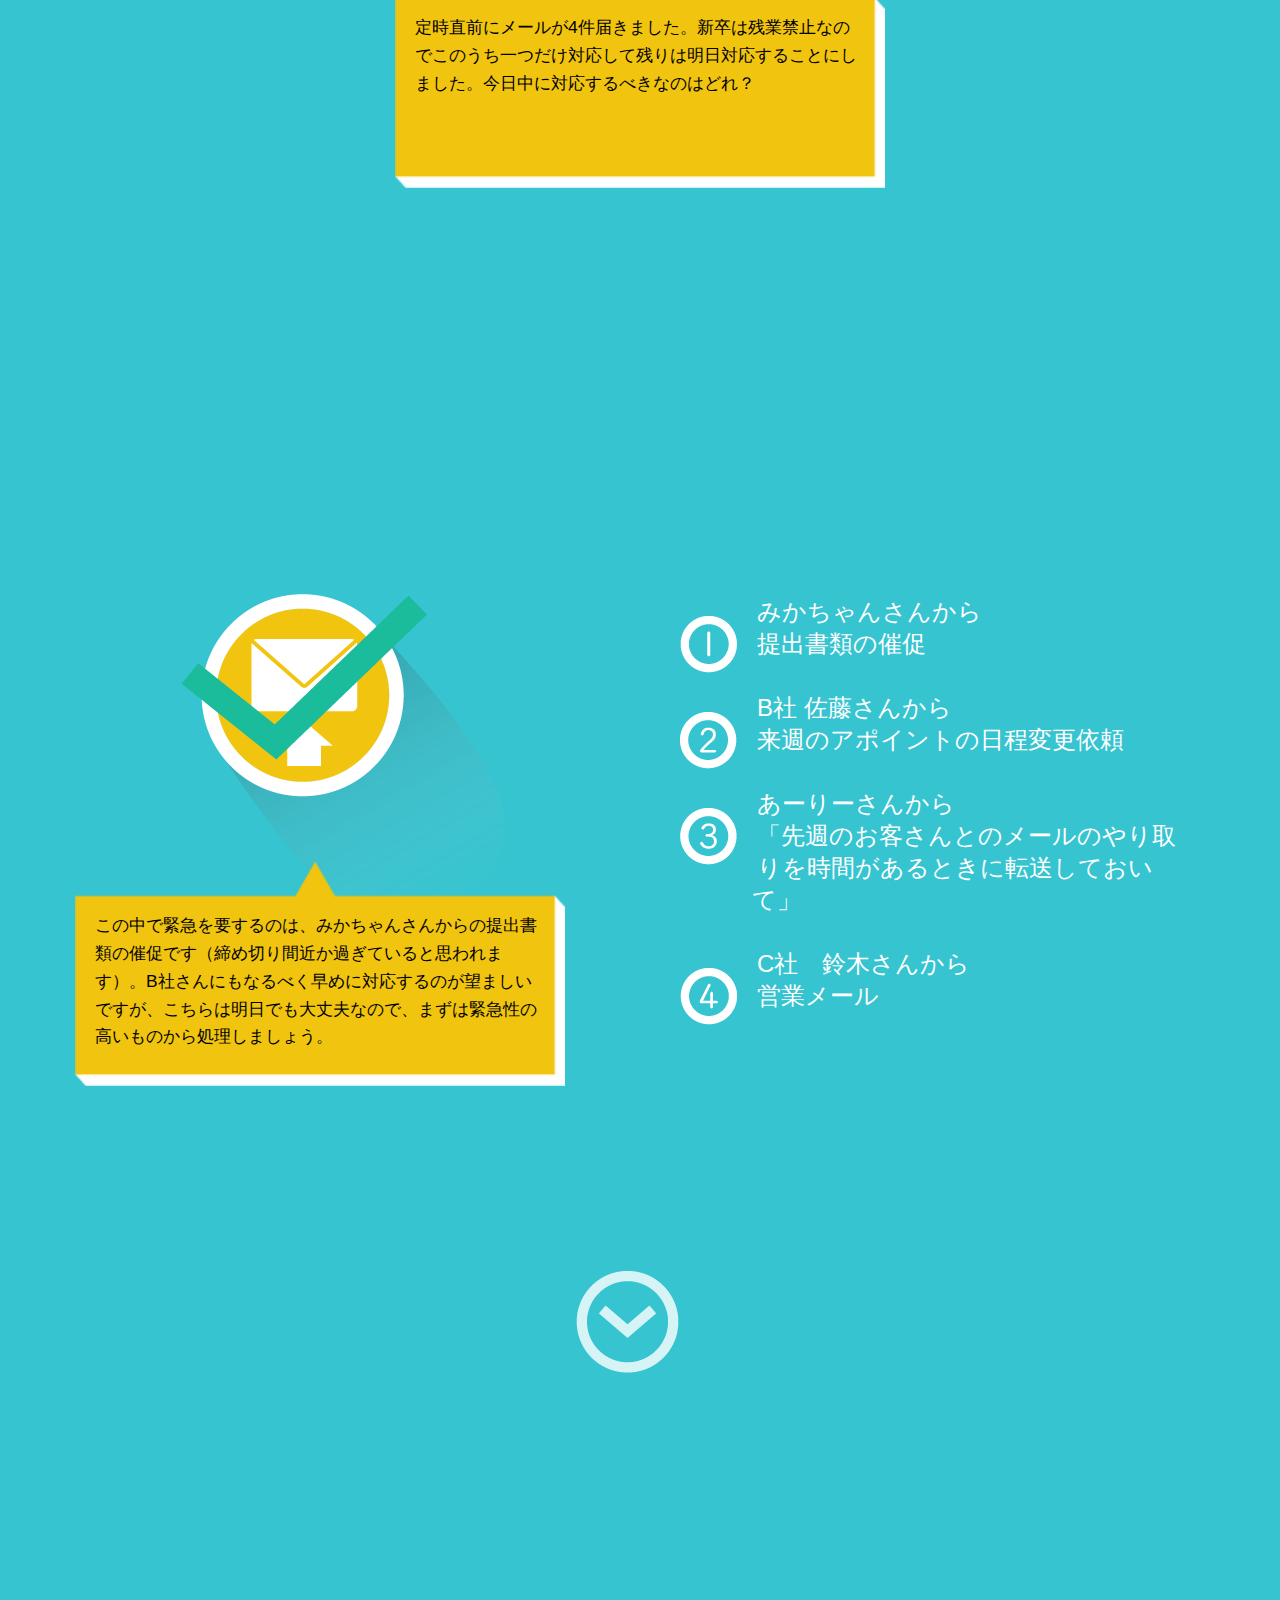
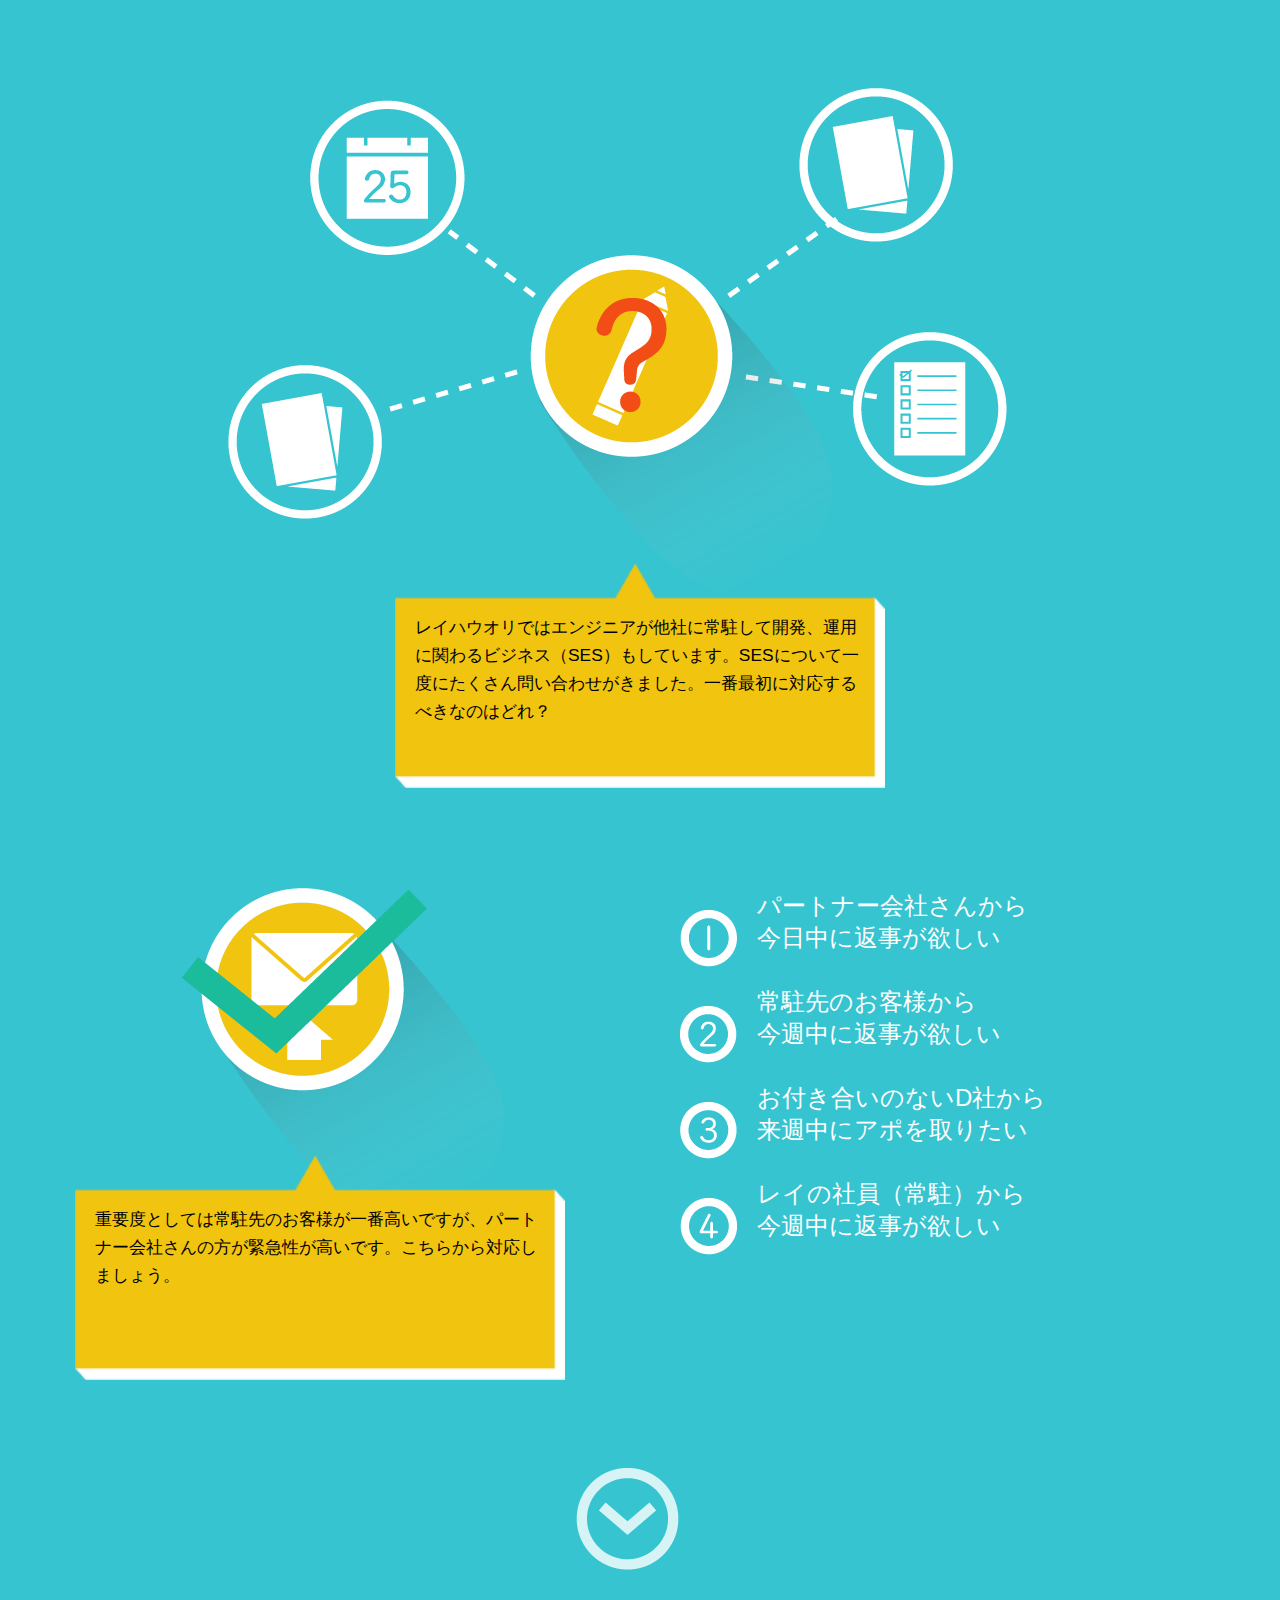
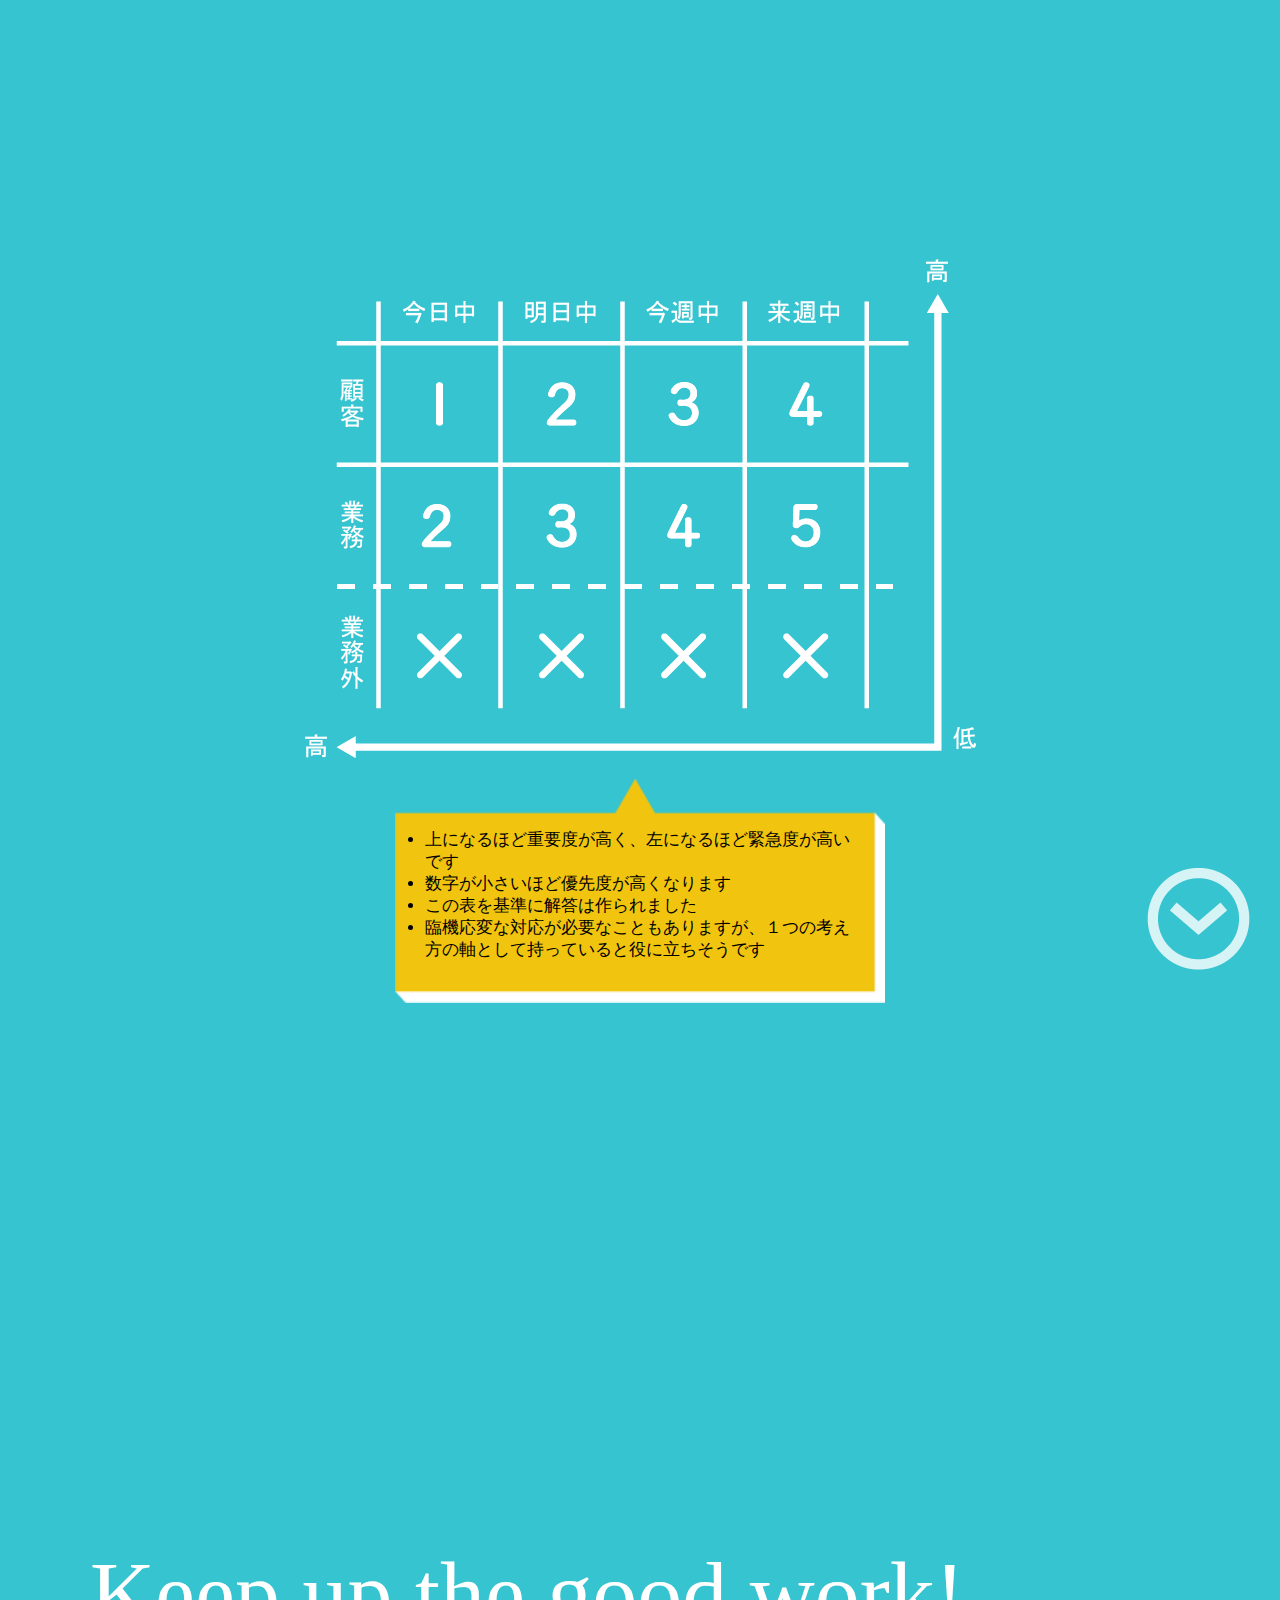
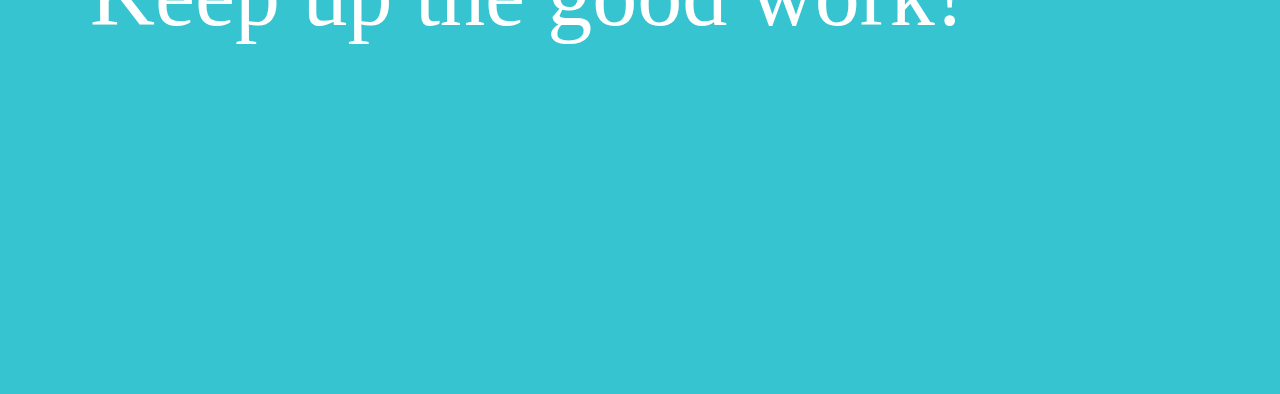
==== commit b904c2a8: "特になれけば完成" ====
--- a/index.html
+++ b/index.html
@@ -104,10 +104,10 @@
 				</div>
 				<div class="box2">
 					<ul>
-						<li><span class="icon-num icon-num1"></span>A社田中さん「来週以降で都合のいい日を教えてください」（メール）</li>
-						<li><span class="icon-num icon-num2"></span>こなつさん「今日中にこのリスト終わらせてね」</li>
-						<li><span class="icon-num icon-num3"></span>ゆみきゃんさん「今週中にディズニーパスポート申請してね！」</li>
-						<li><span class="icon-num icon-num4"></span>よっしーさん「明日飲みに行こうよ。店予約しといて」</li>
+						<li><span class="icon-num icon-num1"></span><p>A社田中さん<br>「来週以降で都合のいい日を教えてください」（メール）</p></li>
+						<li><span class="icon-num icon-num2"></span><p>こなつさん<br>「今日中にこのリスト終わらせてね」</p></li>
+						<li><span class="icon-num icon-num3"></span><p>ゆみきゃんさん<br>「今週中にディズニーパスポート申請してね！」</p></li>
+						<li><span class="icon-num icon-num4"></span><p>よっしーさん<br>「明日飲みに行こうよ。店予約しといて」</p></li>
 					</ul>
 				</div>
 			</section>
@@ -119,7 +119,7 @@
 							<img src="img/qpage/q_icon_b.png">
 						</a>
 						　<div class="qu-box qu-box-l">
-							<p>みかちゃんさんから提出書類の催促</p>
+							<p>みかちゃんさんから<br>提出書類の催促</p>
 						　</div>
 						<div class="icon-box"><span class="icon icon-x"></span></div>
 					</div>
@@ -127,7 +127,7 @@
 						<img src="img/qpage/q_icon_b.png">
 						<div class="icon-box"><span class="icon icon-x"></span></div>
 						　<div class="qu-box qu-box-r">
-							<p>あーりーさんから「先週のお客さんとのメールのやり取りを時間があるときに転送しておいて」</p>
+							<p>あーりーさんから<br>「先週のお客さんとのメールのやり取りを時間があるときに転送しておいて」</p>
 						　</div>
 					</div>
 					<div class="question_img3">
@@ -136,7 +136,7 @@
 					<div class="question_img4 qu x">
 						<img src="img/qpage/q_icon_d.png">
 						　<div class="qu-box qu-box-l">
-							<p>C社　鈴木さんからの営業メール</p>
+							<p>C社　鈴木さんから<br>営業メール</p>
 						　</div>
 						<div class="icon-box"><span class="icon icon-x"></span></div>
 					</div>
@@ -144,7 +144,7 @@
 						<img src="img/qpage/q_icon_a.png">
 						<div class="icon-box"><span class="icon icon-x"></span></div>
 						　<div class="qu-box qu-box-r">
-							<p>B社　佐藤さんから来週のアポイントの日程変更依頼</p>
+							<p>B社　佐藤さんから<br>来週のアポイントの日程変更依頼</p>
 						　</div>
 					</div>
 				</div>
@@ -168,10 +168,10 @@
 				</div>
 				<div class="box2">
 					<ul>
-						<li><span class="icon-num icon-num1"></span>みかちゃんさんから提出書類の催促</li>
-						<li><span class="icon-num icon-num2"></span>B社　佐藤さんから来週のアポイントの日程変更依頼</li>
-						<li><span class="icon-num icon-num3"></span>あーりーさんから「先週のお客さんとのメールのやり取りを時間があるときに転送しておいて」</li>
-						<li><span class="icon-num icon-num4"></span>C社　鈴木さんからの営業メール</li>
+						<li><span class="icon-num icon-num1"></span><p>みかちゃんさんから<br>提出書類の催促</p></li>
+						<li><span class="icon-num icon-num2"></span><p>B社 佐藤さんから<br>来週のアポイントの日程変更依頼</p></li>
+						<li><span class="icon-num icon-num3"></span><p>あーりーさんから<br>「先週のお客さんとのメールのやり取りを時間があるときに転送しておいて」</p></li>
+						<li><span class="icon-num icon-num4"></span>C社　鈴木さんから<br>営業メール</li>
 					</ul>
 				</div>
 			</section>
@@ -182,13 +182,13 @@
 						<img src="img/qpage/q_icon_a.png">
 						<div class="icon-box"><span class="icon icon-x"></span></div>
 						　<div class="qu-box qu-box-l">
-							<p>お付き合いのないD社から　来週中にアポを取りたい</p>
+							<p>お付き合いのないD社から<br>来週中にアポを取りたい</p>
 						　</div>
 					</div>
 					<div class="question_img2 qu x">
 						<img src="img/qpage/q_icon_d.png">
 						　<div class="qu-box qu-box-r">
-							<p>レイの社員（常駐）から　今週中に返事が欲しい</p>
+							<p>レイの社員（常駐）から<br>今週中に返事が欲しい</p>
 						　</div>
 						<div class="icon-box"><span class="icon icon-x"></span></div>
 					</div>
@@ -199,7 +199,7 @@
 						<img src="img/qpage/q_icon_d.png">
 						<div class="icon-box"><span class="icon icon-x"></span></div>
 						　<div class="qu-box qu-box-l">
-							<p>常駐先のお客様　今週中に返事が欲しい</p>
+							<p>常駐先のお客様<br>今週中に返事が欲しい</p>
 						　</div>
 					</div>
 					<div class="question_img5 qu">
@@ -207,13 +207,13 @@
 							<img src="img/qpage/q_icon_b.png">
 						</a>
 						　<div class="qu-box qu-box-r">
-							<p>パートナー会社さんから　今日中に返事が欲しい</p>
+							<p>パートナー会社さんから<br>今日中に返事が欲しい</p>
 						　</div>
 					<div class="icon-box"><span class="icon icon-x"></span></div>
 					</div>
 				</div>
 				<div class="arrow_box">
-					<p>社外での常駐業務について一度にたくさん問い合わせがきました。一番最初に対応するべきなのはどれ？</p>
+					<p>レイハウオリではエンジニアが他社に常駐して開発、運用に関わるビジネス（SES）もしています。SESについて一度にたくさん問い合わせがきました。一番最初に対応するべきなのはどれ？</p>
 				</div>
 			<section id="result3" class="result">
 				<a href="#comment">
@@ -221,7 +221,7 @@
 				</a>
 				<div class="box1">
 					<div class="check">
-						<img src="img/apage/mannerstraining_apage_c.png" alt="" class="check-img">
+						<img src="img/apage/mannerstraining_apage_b.png" alt="" class="check-img">
 					</div>
 					<div class="balloon-space">
 						<div class="arrow_box">
@@ -231,21 +231,26 @@
 				</div>
 				<div class="box2">
 					<ul>
-						<li><span class="icon-num icon-num1"></span>パートナー会社さんから　今日中に返事が欲しい</li>
-						<li><span class="icon-num icon-num2"></span>常駐先のお客様から　今週中に返事が欲しい</li>
-						<li><span class="icon-num icon-num3"></span>お付き合いのないD社から　来週中にアポを取りたい</li>
-						<li><span class="icon-num icon-num4"></span>レイの社員（常駐）から　今週中に返事が欲しい</li>
+						<li><span class="icon-num icon-num1"></span><p>パートナー会社さんから<br>今日中に返事が欲しい</p></li>
+						<li><span class="icon-num icon-num2"></span><p>常駐先のお客様から<br>今週中に返事が欲しい</p></li>
+						<li><span class="icon-num icon-num3"></span><p>お付き合いのないD社から<br>来週中にアポを取りたい</p></li>
+						<li><span class="icon-num icon-num4"></span><p>レイの社員（常駐）から<br>今週中に返事が欲しい</p></li>
 					</ul>
 				</div>
 			</section>
 			<section id="comment">
 				<a href="#last">
-					<img src="img/toppage/mannerstraining_top_click.png" alt="" class="nav">
+					<img src="img/toppage/mannerstraining_top_click.png" alt="" class="nav" style="left: auto;right: 30px">
 				</a>
 				<img src="img/glaf.png">
 				<div class="balloon-space">
 					<div class="arrow_box" style="margin-top: 120px;">
-						<p>重要度としては常駐先のお客様が一番高いですが、パートナー会社さんの方が緊急性が高いです。こちらから対応しましょう。</p>
+						<ul>
+							<li>上になるほど重要度が高く、左になるほど緊急度が高いです</li>
+							<li>数字が小さいほど優先度が高くなります</li>
+							<li>この表を基準に解答は作られました</li>
+							<li>臨機応変な対応が必要なこともありますが、１つの考え方の軸として持っていると役に立ちそうです</li>
+						</ul>
 					</div>
 				</div>
 			</section>
--- a/ohno/css/style.css
+++ b/ohno/css/style.css
@@ -73,18 +73,15 @@
 .top-image{
 	position: relative;
 }
-
 .top-keybord{
 	position: absolute;
 	top: 0;
 }
-
 .top-mouse{
 	position: absolute;
 	top: 200px;
 	left: 450px;
 }
-
 .top-peaper{
 	position: absolute;
 	top: 550px;
@@ -92,7 +89,6 @@
 	width: 120px;
 	height: 110px;
 }
-
 .top-note{
 	position: absolute;
 	top: 280px;
@@ -100,13 +96,10 @@
 	width: 230px;
 	height: 305px;
 }
-
 .top-pen{
 	position: absolute;
 	top: 500px;
 	left: 380px;
 	width: 63px;
 	height: 183px;
-}
-
-
+}--- a/css/style.css
+++ b/css/style.css
@@ -20,105 +20,112 @@
 	font-family: sans-serif;
 	font-family : YuGothic, MSGothic, 'MS Gothic', sans-serif;
 }
-
-ul {
-	color: #ffffff;
-}
-ul li{
+a {
+	text-decoration: none;
+	color: #ffffff;
+	opacity: 1;
+}
+a:hover {
+	opacity: 1;
+}
+section {
+	padding: 5% 0;
+	position: relative;
+	width: 100%;
+	height: 100%;
+	min-height: 800px;
+	margin-bottom: 200px;
+	-webkit-box-sizing: border-box;
+	   -moz-box-sizing: border-box;
+	        box-sizing: border-box;
+}
+li>span{
+	float:left;
+}
+
+/* nav */
+.nav {
+	position: absolute;
+	left: 45%;
+	bottom: 3%;
+	opacity: 0.8;
+}
+.nav:hover{
+	opacity: 1;
+}
+
+/*  */
+.wrapper{
+	width: 100%;
+	height: 100%;
+	position:relative;
+}
+.black {
+	width: 100%;
+	height: 100%;
+	background-color: #000000;
+	opacity: 0;
+	z-index: 1;
+	position: absolute;
+	box-sizing: border-box;
+	top:0;
+	left: 0;
+}
+.content {
+	width: 100%;
+	height: 100%;
+	box-sizing: border-box;
+}
+
+#top {
+	background-color: #36c4d0;
+	opacity: 1;
+	display: flex;
+}
+
+/*  */
+.qu{
+  cursor : pointer;
+}
+.qu-box{
+	position: absolute;
+	background-color: #F6C200;
+	width: 130px;
+	padding: 15px;
+	top: -10px;
+	font-size: 0.57em;
+	display: none;
+	z-index: 999
+}
+.qu-box-l {
+	left: -170px;
+}
+.qu-box-r {
+	left: 165px;
+}
+.balloon-space{
+	margin-top: -100px;
+}
+.check {
+	text-align: center;
+	margin: 1em;
+}
+.check-img{
+	margin-left: 8%;
+}
+
+/*  */
+.box2>ul {
+	color: #ffffff;
+}
+.box2>ul>li{
 	width: 80%;
 	margin: 5% 0;
 	margin-left: 40px;
-}
-li span{
-	float:left;
-}
-a {
-	text-decoration: none;
-	color: #ffffff;
-	opacity: 1;
-}
-a:hover {
-	opacity: 1;
-}
-section {
-	padding: 5% 0;
-	position: relative;
-	width: 100%;
-	height: 100%;
-	min-height: 800px;
-	-webkit-box-sizing: border-box;
-	   -moz-box-sizing: border-box;
-	        box-sizing: border-box;
-}
-
-/* nav */
-.nav {
-	position: absolute;
-	left: 45%;
-	bottom: 3%;
-	opacity: 0.8;
-}
-.nav:hover{
-	opacity: 1;
-}
-
-/*  */
-.wrapper{
-	width: 100%;
-	height: 100%;
-	position:relative;
-}
-.black {
-	width: 100%;
-	height: 100%;
-	background-color: #000000;
-	opacity: 0;
-	z-index: 1;
-	position: absolute;
-	box-sizing: border-box;
-	top:0;
-	left: 0;
-}
-.content {
-	width: 100%;
-	height: 100%;
-	box-sizing: border-box;
-}
-
-#top {
-	background-color: #36c4d0;
-	opacity: 1;
-	display: flex;
-}
-
-.qu{
-  cursor : pointer;
-}
-.qu-box{
-	position: absolute;
-	background-color: #F6C200;
-	width: 130px;
-	padding: 20px;
-	top: 20px;
-	font-size: 0.57em;
-	display: none;
-	z-index: 999
-}
-.qu-box-l {
-	left: -190px;
-}
-.qu-box-r {
-	left: 165px;
-}
-.balloon-space{
-	margin-top: -100px;
-}
-.check {
-	text-align: center;
-	margin: 1em;
-}
-.check-img{
-	margin-left: 8%;
+	font-size: 0.8em;
+}
+.box2>ul>li>p{
+	padding-left: 3em;
 }
 
 /* top */
@@ -182,23 +189,29 @@
 /* comment */
 #comment {
 	text-align: center;
-	
+
 }
 
 /* last */
 #last {
-	text-align: center;
 }
 #last p{
-	text-align: center;
-	color: #ffffff;
-	padding-left: 0.5em;
+	color: #ffffff;
+	padding-left: 1em;
 	font-size: 3em;
 	margin-top: 0%;
 	font-family: YuKyo_Yoko-Medium;
 	position: absolute;
 	top: 50%;
 	transform: translateY(-50%);
+}
+.arrow_box>ul{
+	text-align: left;
+	font-size: 0.55em;
+}
+.arrow_box>ul>li{
+	list-style: disc;
+	margin-left: 10px;
 }
 /* icon */
 .icon {
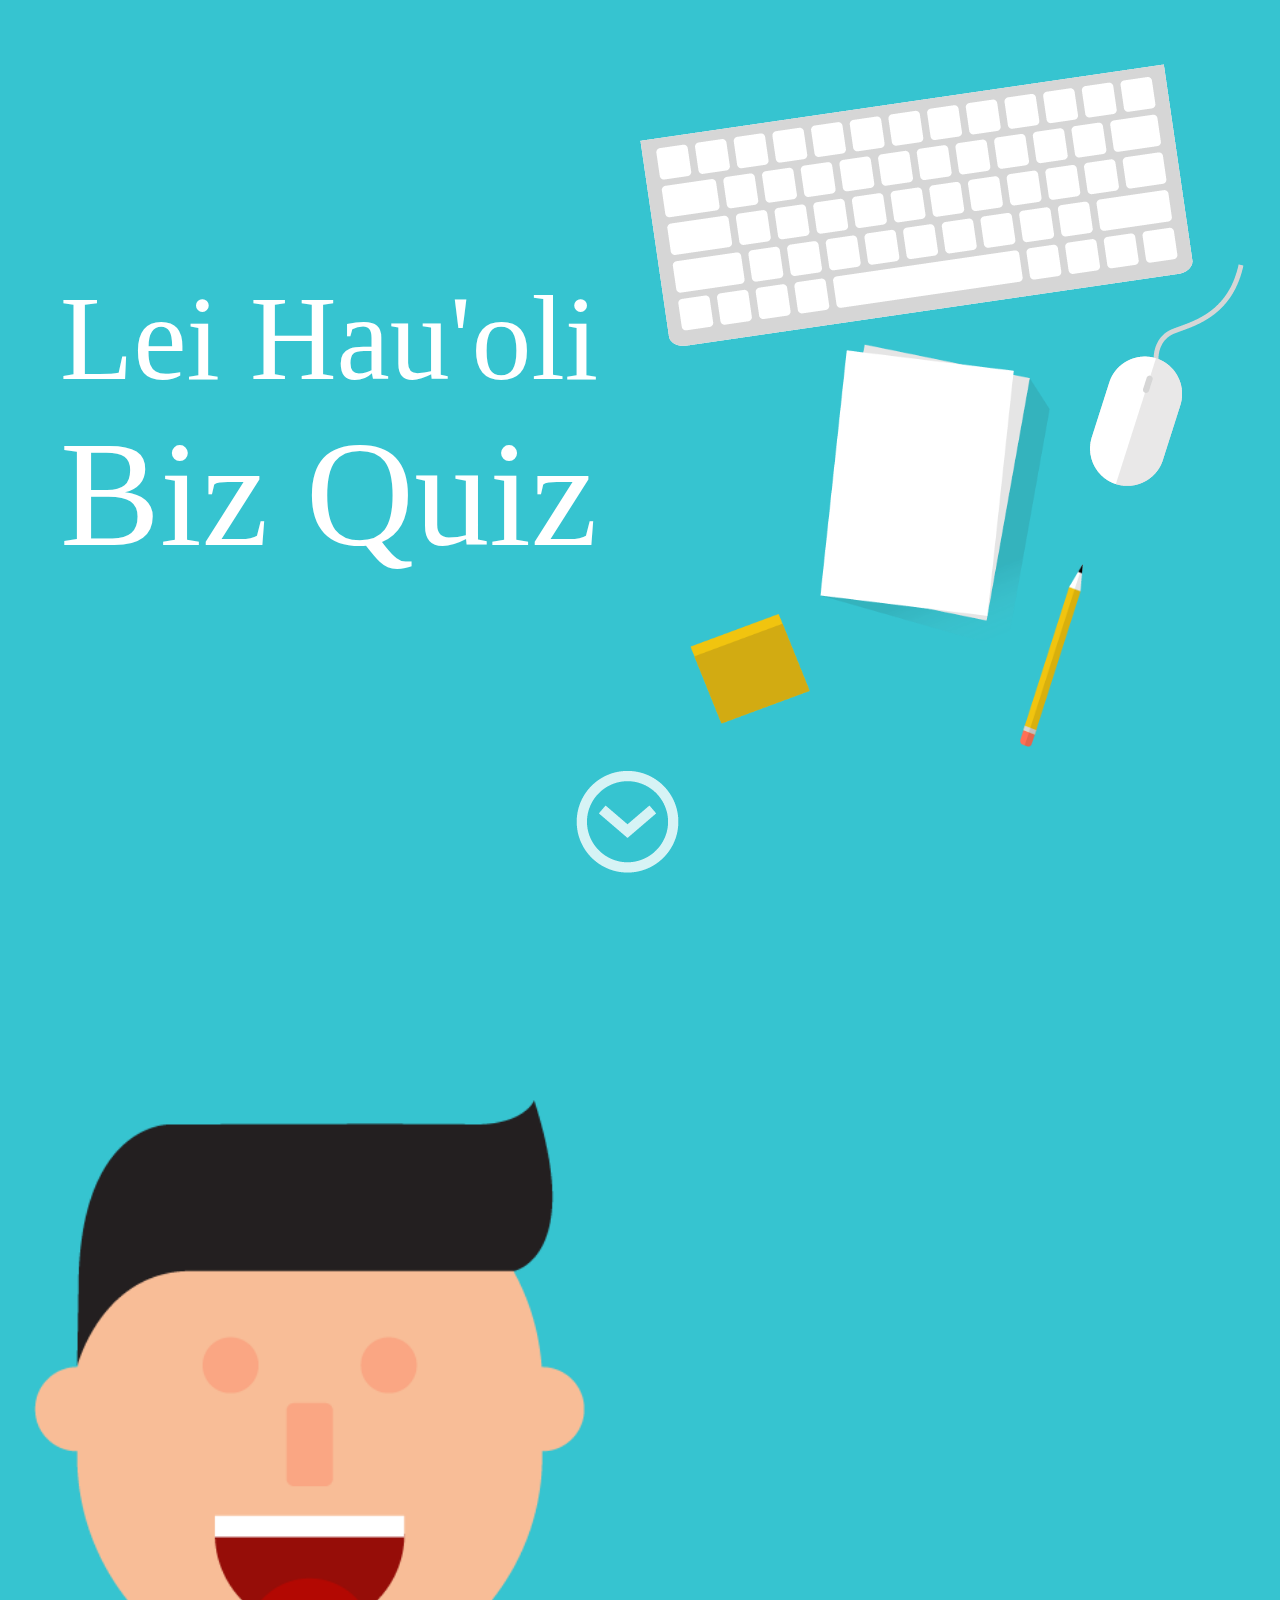
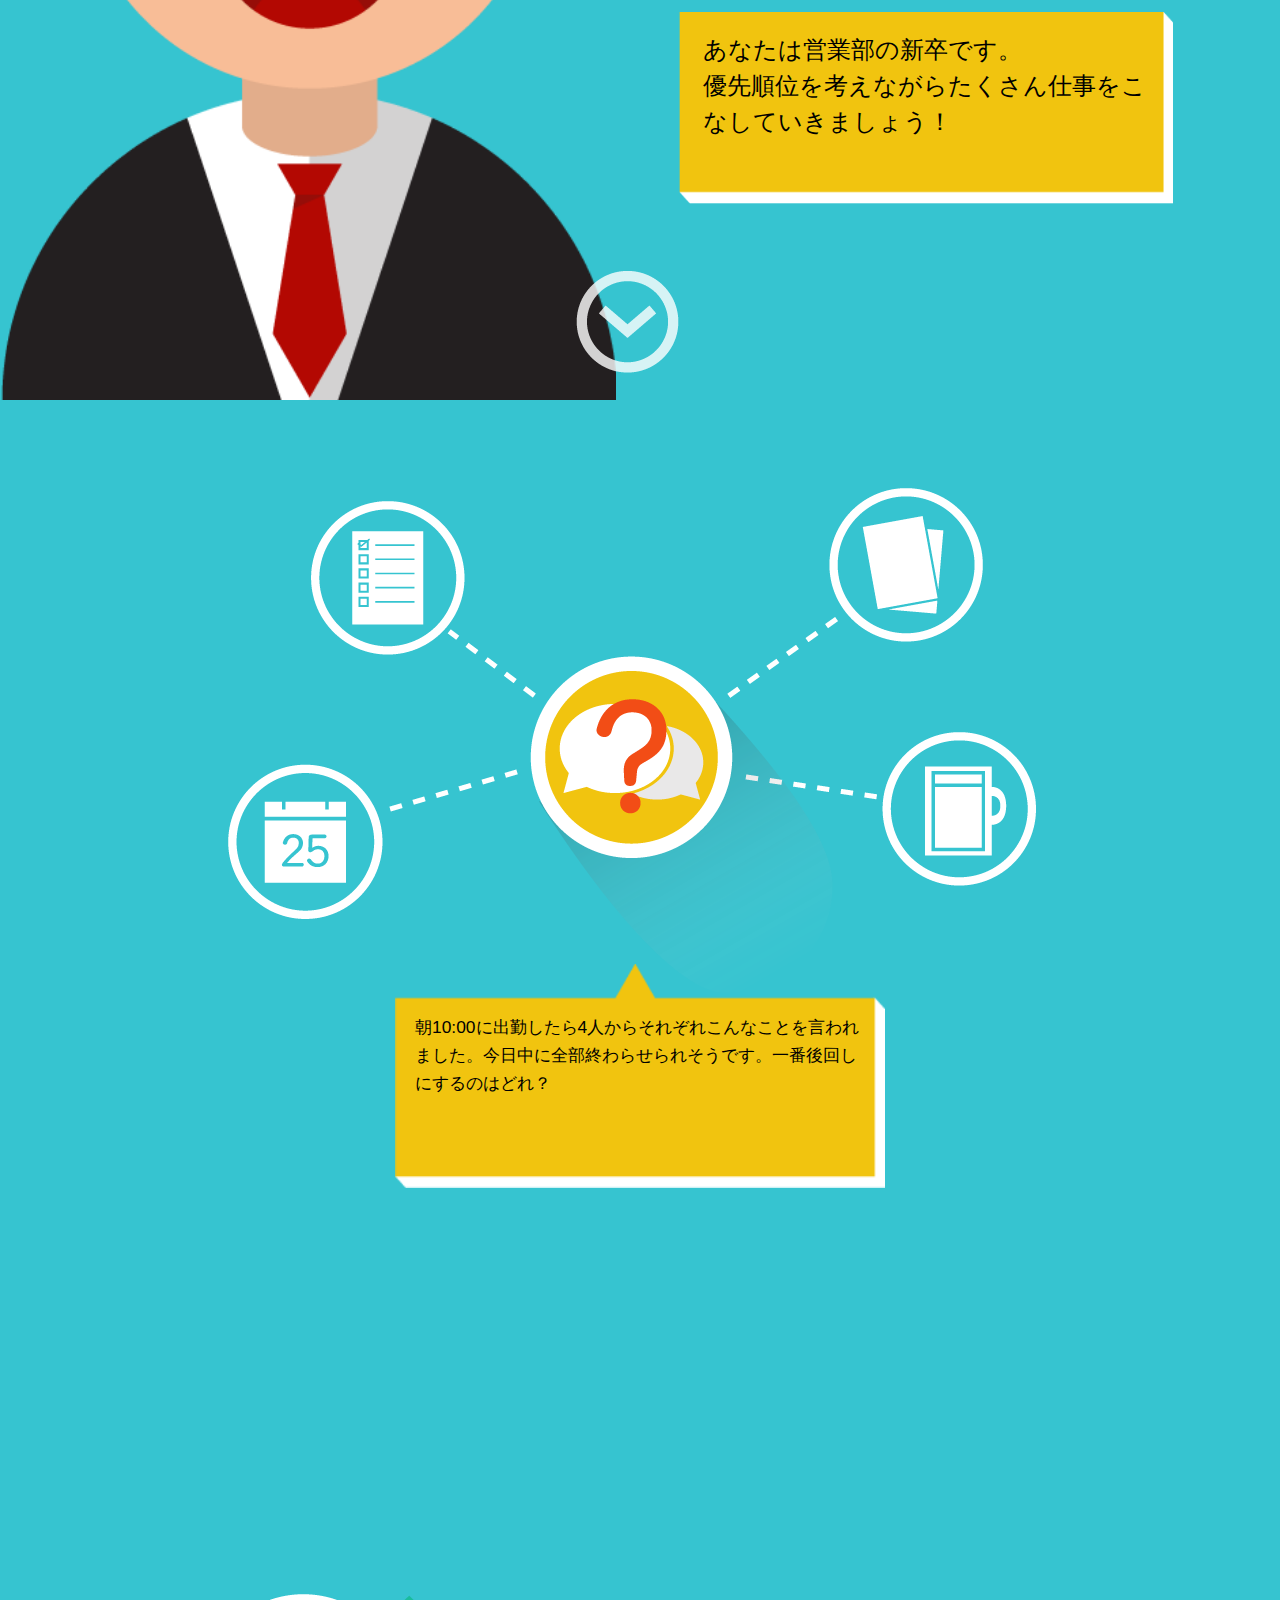
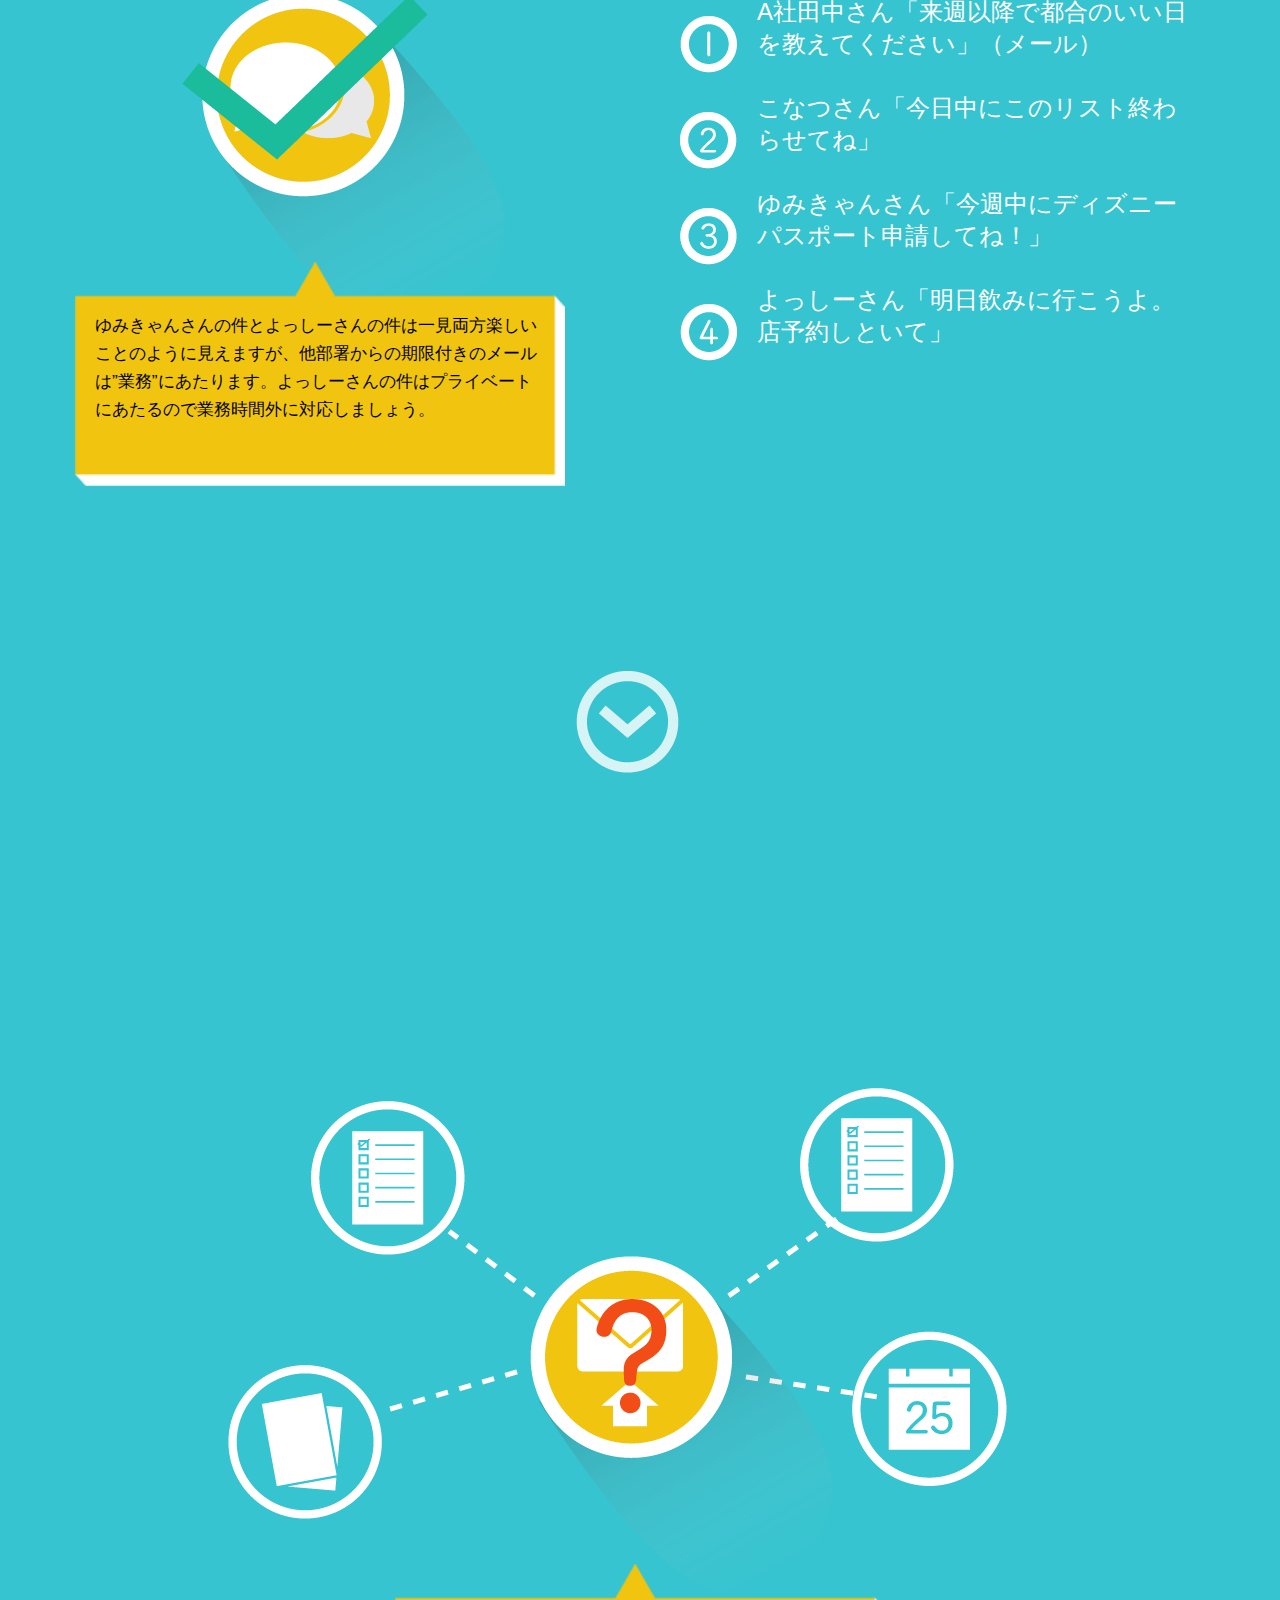
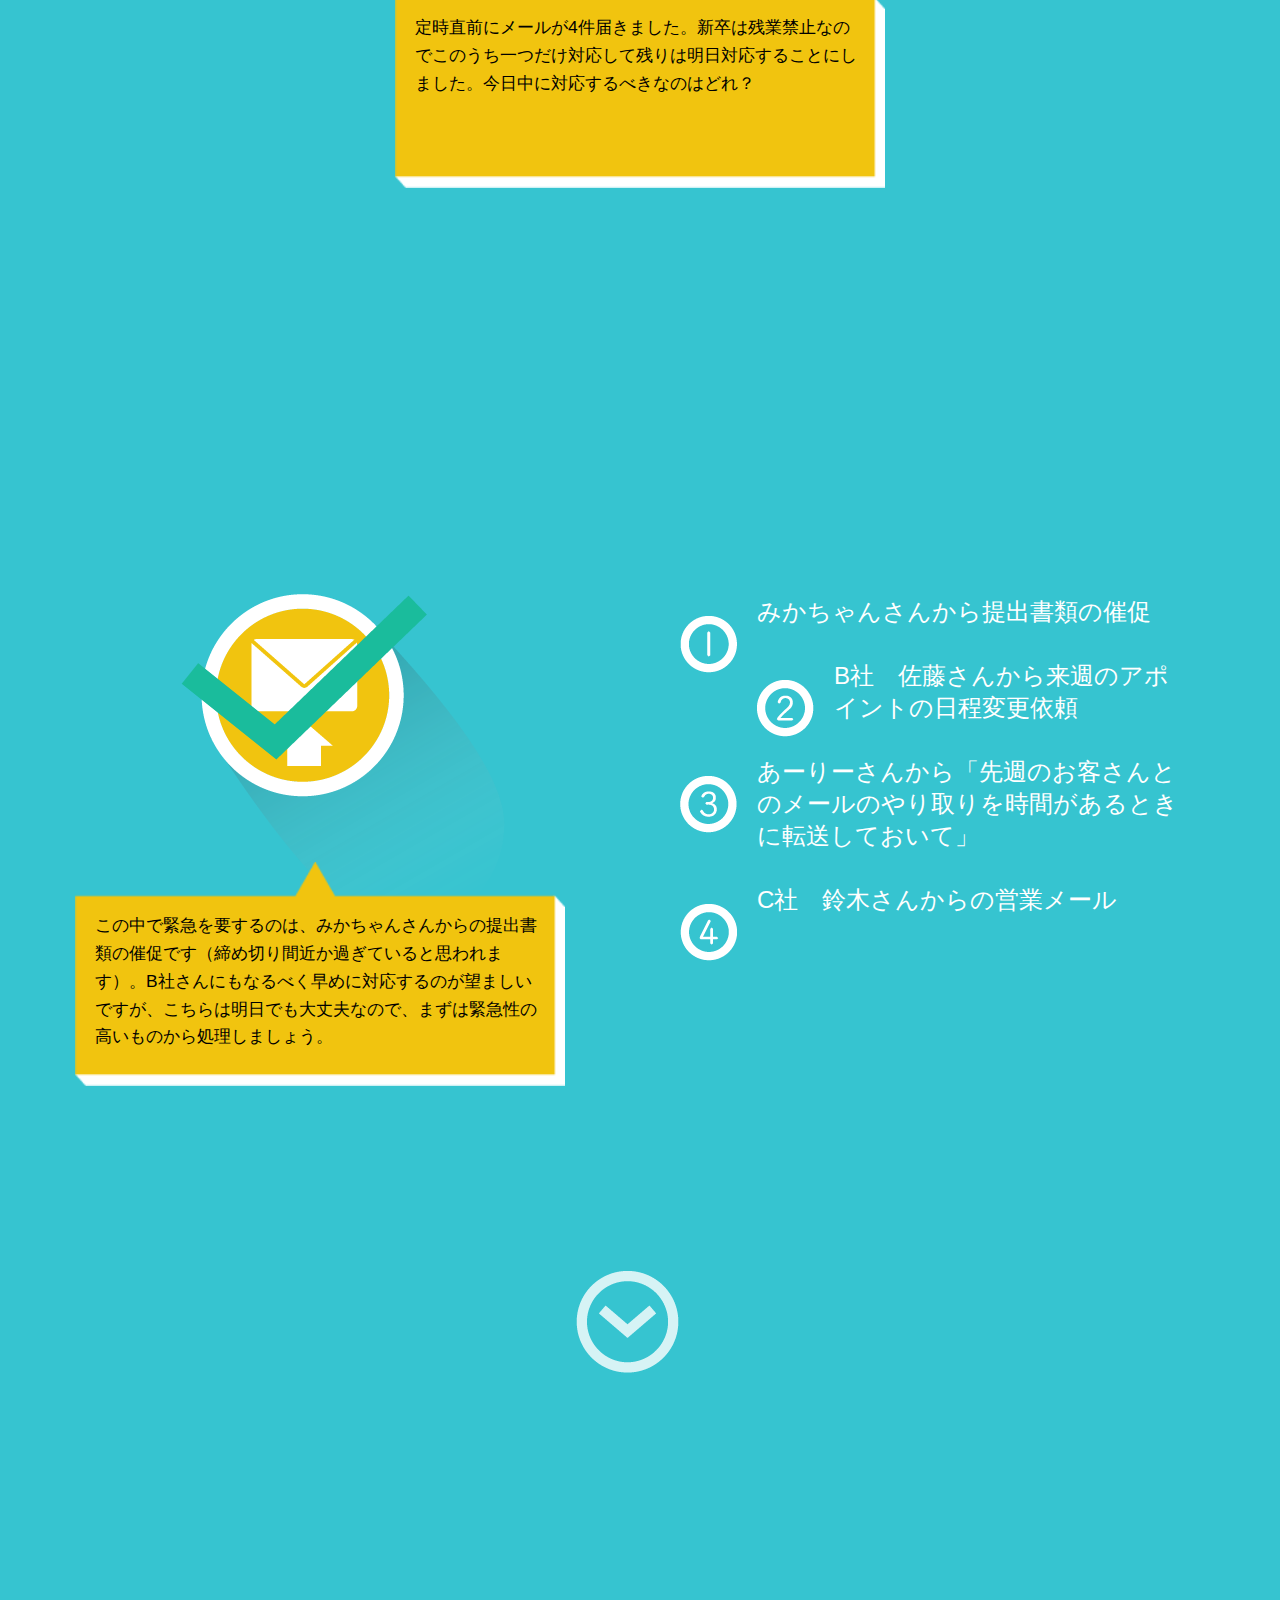
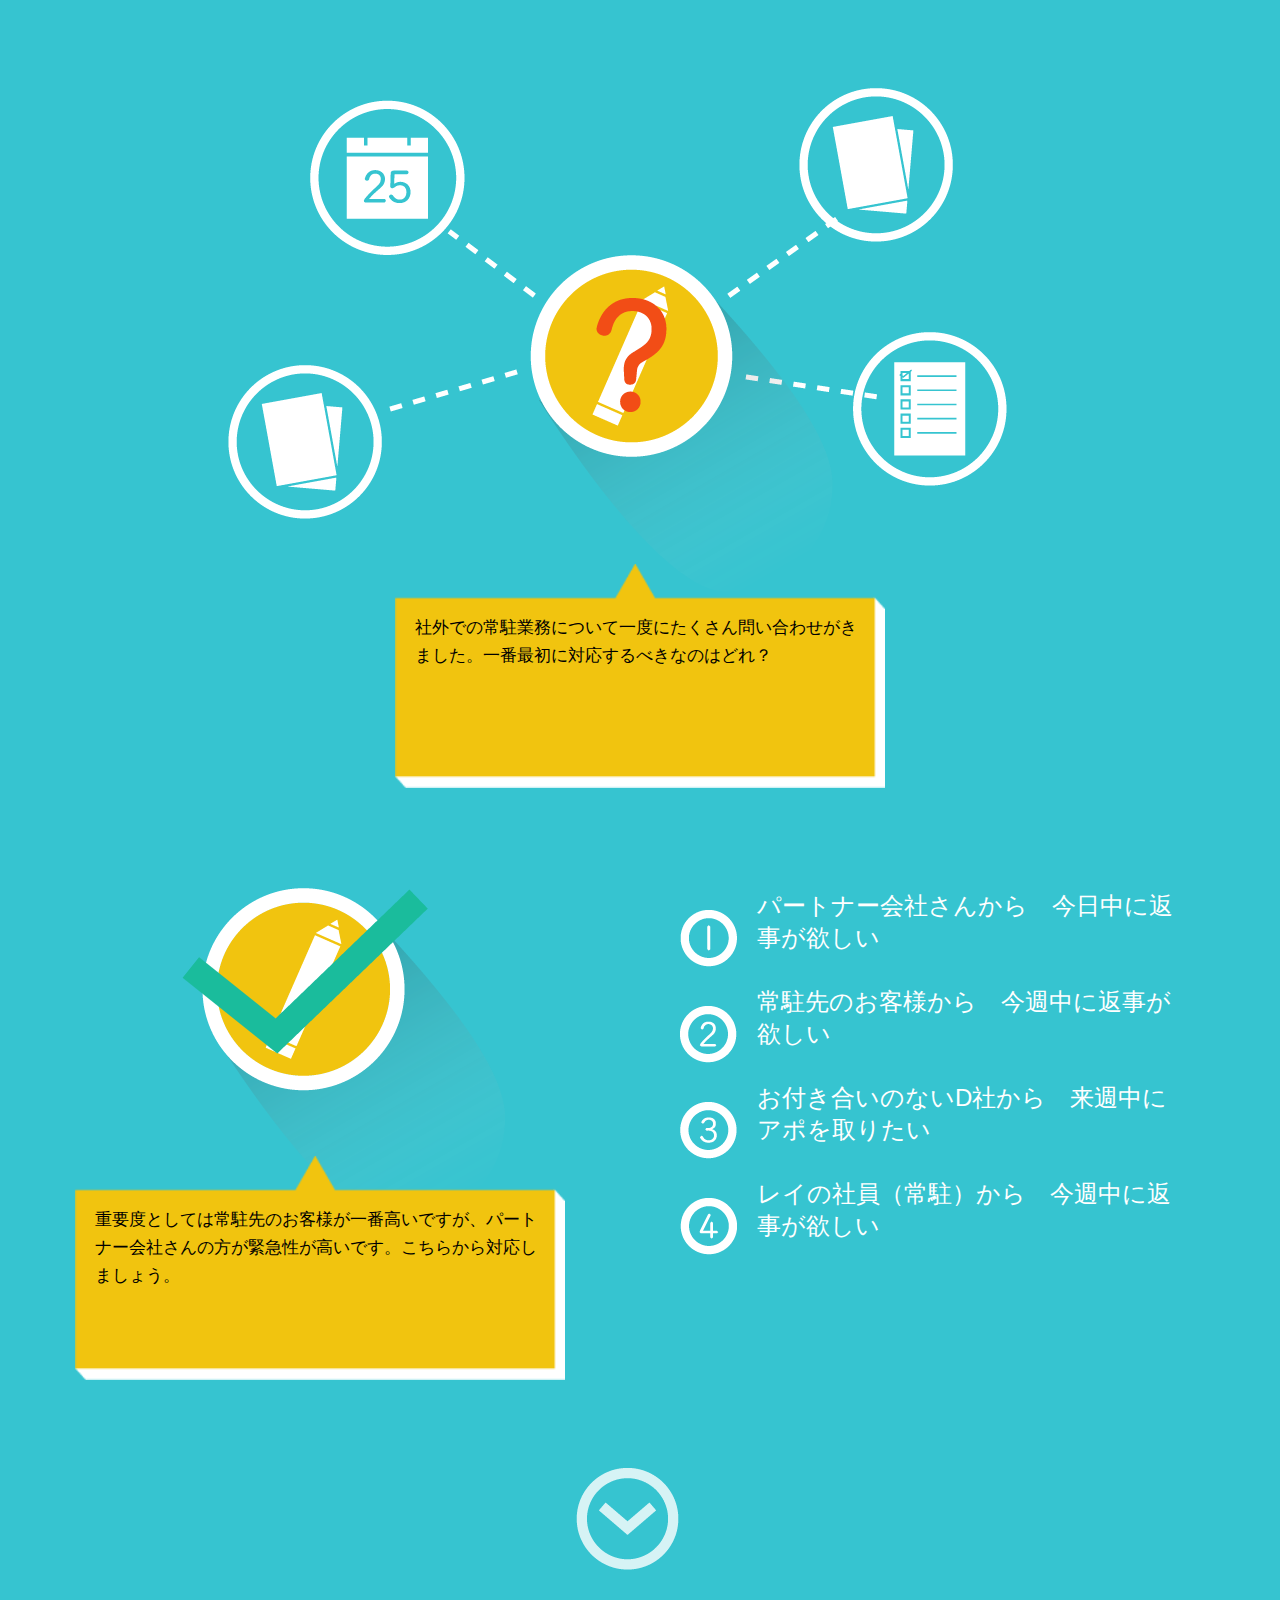
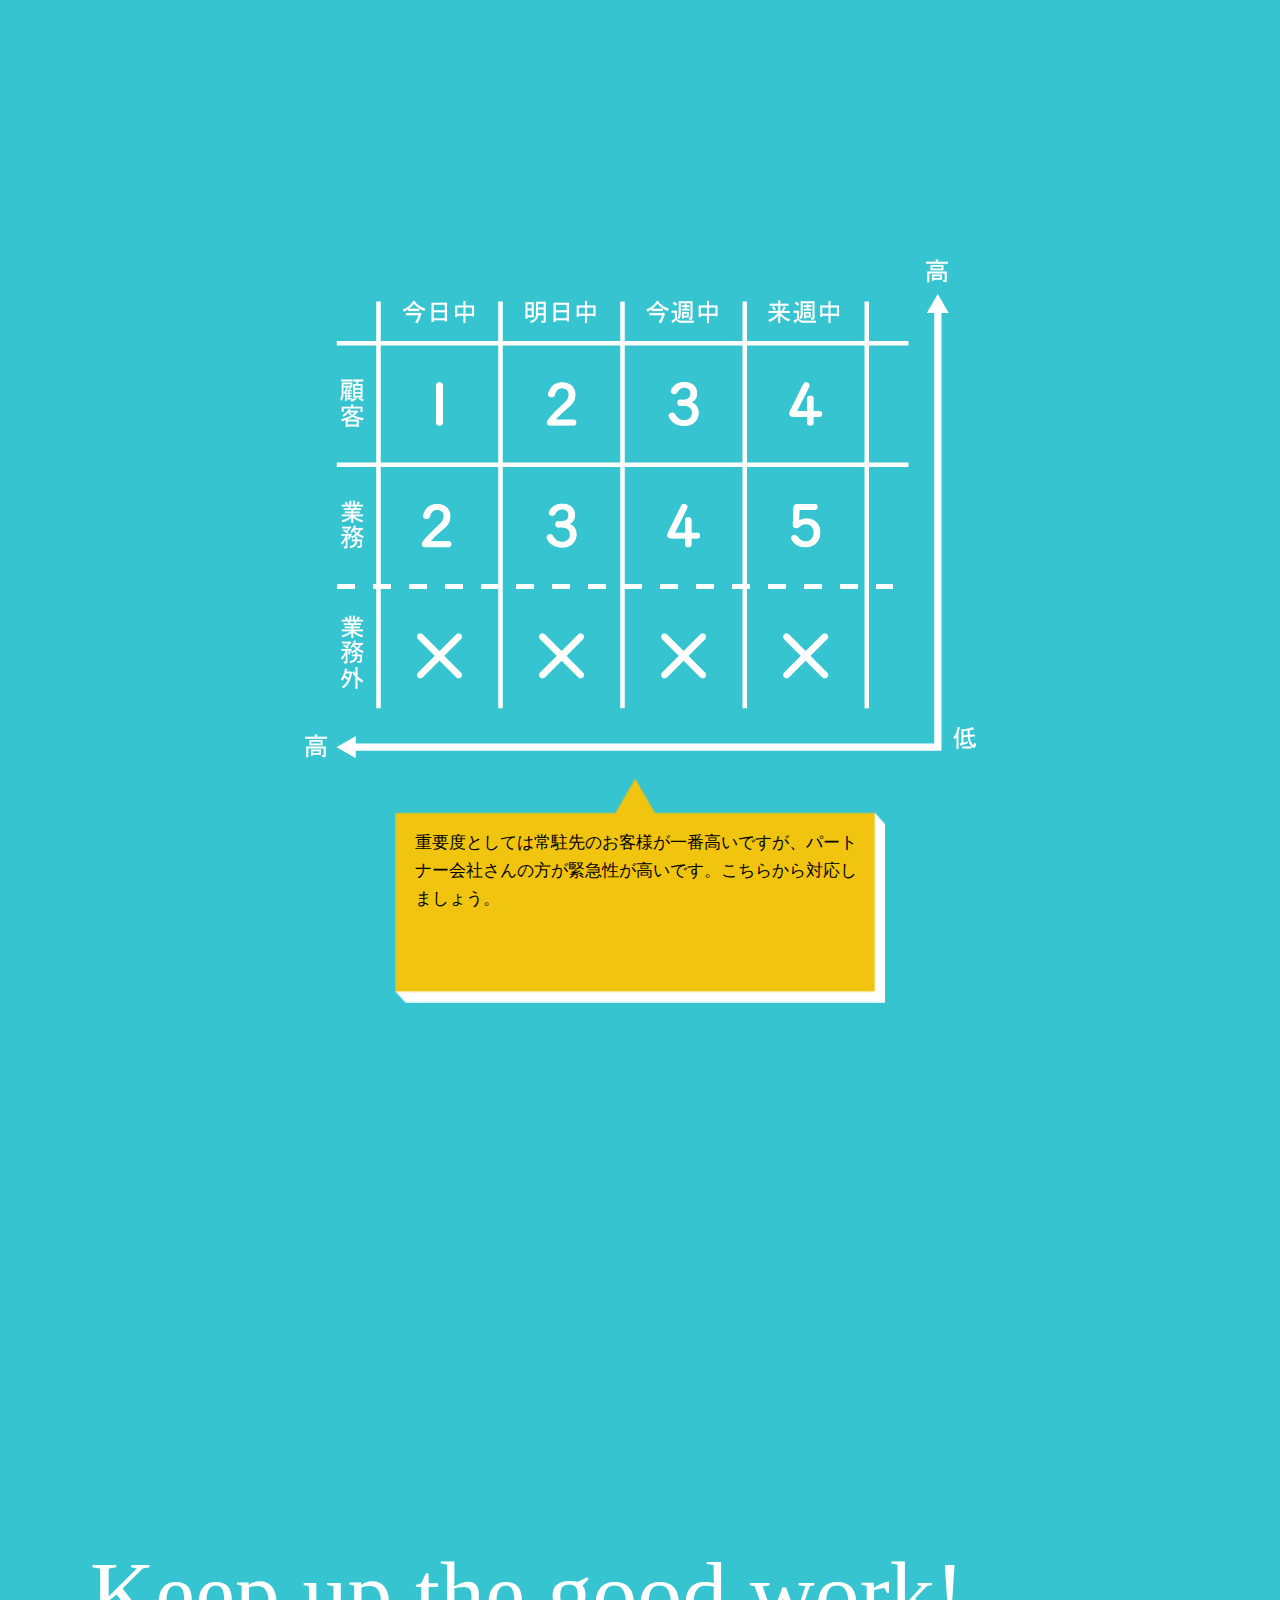
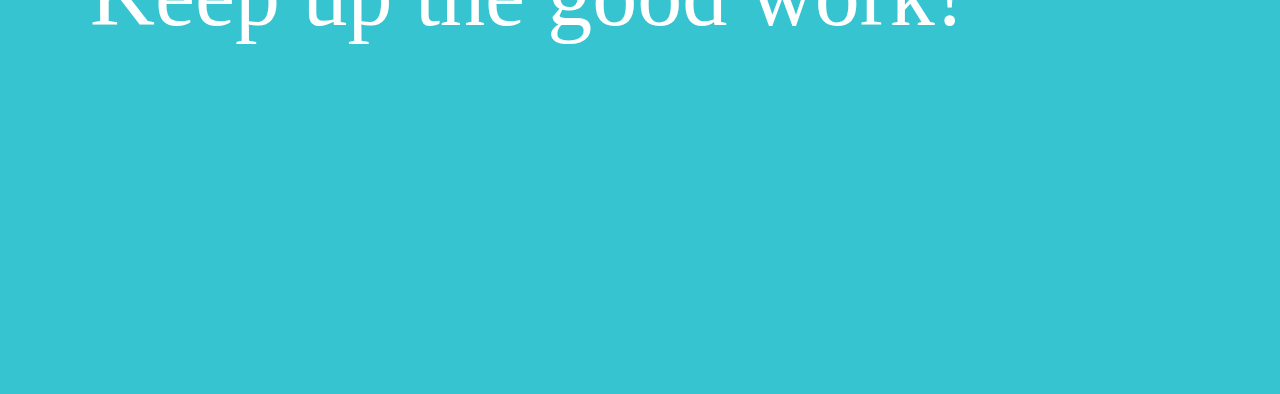
==== commit 6a405014: "文章修正" ====
--- a/index.html
+++ b/index.html
@@ -104,10 +104,10 @@
 				</div>
 				<div class="box2">
 					<ul>
-						<li><span class="icon-num icon-num1"></span><p>A社田中さん<br>「来週以降で都合のいい日を教えてください」（メール）</p></li>
-						<li><span class="icon-num icon-num2"></span><p>こなつさん<br>「今日中にこのリスト終わらせてね」</p></li>
-						<li><span class="icon-num icon-num3"></span><p>ゆみきゃんさん<br>「今週中にディズニーパスポート申請してね！」</p></li>
-						<li><span class="icon-num icon-num4"></span><p>よっしーさん<br>「明日飲みに行こうよ。店予約しといて」</p></li>
+						<li><span class="icon-num icon-num1"></span>A社田中さん「来週以降で都合のいい日を教えてください」（メール）</li>
+						<li><span class="icon-num icon-num2"></span>こなつさん「今日中にこのリスト終わらせてね」</li>
+						<li><span class="icon-num icon-num3"></span>ゆみきゃんさん「今週中にディズニーパスポート申請してね！」</li>
+						<li><span class="icon-num icon-num4"></span>よっしーさん「明日飲みに行こうよ。店予約しといて」</li>
 					</ul>
 				</div>
 			</section>
@@ -119,7 +119,7 @@
 							<img src="img/qpage/q_icon_b.png">
 						</a>
 						　<div class="qu-box qu-box-l">
-							<p>みかちゃんさんから<br>提出書類の催促</p>
+							<p>みかちゃんさんから提出書類の催促</p>
 						　</div>
 						<div class="icon-box"><span class="icon icon-x"></span></div>
 					</div>
@@ -127,7 +127,7 @@
 						<img src="img/qpage/q_icon_b.png">
 						<div class="icon-box"><span class="icon icon-x"></span></div>
 						　<div class="qu-box qu-box-r">
-							<p>あーりーさんから<br>「先週のお客さんとのメールのやり取りを時間があるときに転送しておいて」</p>
+							<p>あーりーさんから「先週のお客さんとのメールのやり取りを時間があるときに転送しておいて」</p>
 						　</div>
 					</div>
 					<div class="question_img3">
@@ -136,7 +136,7 @@
 					<div class="question_img4 qu x">
 						<img src="img/qpage/q_icon_d.png">
 						　<div class="qu-box qu-box-l">
-							<p>C社　鈴木さんから<br>営業メール</p>
+							<p>C社　鈴木さんからの営業メール</p>
 						　</div>
 						<div class="icon-box"><span class="icon icon-x"></span></div>
 					</div>
@@ -144,7 +144,7 @@
 						<img src="img/qpage/q_icon_a.png">
 						<div class="icon-box"><span class="icon icon-x"></span></div>
 						　<div class="qu-box qu-box-r">
-							<p>B社　佐藤さんから<br>来週のアポイントの日程変更依頼</p>
+							<p>B社　佐藤さんから来週のアポイントの日程変更依頼</p>
 						　</div>
 					</div>
 				</div>
@@ -168,10 +168,10 @@
 				</div>
 				<div class="box2">
 					<ul>
-						<li><span class="icon-num icon-num1"></span><p>みかちゃんさんから<br>提出書類の催促</p></li>
-						<li><span class="icon-num icon-num2"></span><p>B社 佐藤さんから<br>来週のアポイントの日程変更依頼</p></li>
-						<li><span class="icon-num icon-num3"></span><p>あーりーさんから<br>「先週のお客さんとのメールのやり取りを時間があるときに転送しておいて」</p></li>
-						<li><span class="icon-num icon-num4"></span>C社　鈴木さんから<br>営業メール</li>
+						<li><span class="icon-num icon-num1"></span>みかちゃんさんから提出書類の催促</li>
+						<li><span class="icon-num icon-num2"></span>B社　佐藤さんから来週のアポイントの日程変更依頼</li>
+						<li><span class="icon-num icon-num3"></span>あーりーさんから「先週のお客さんとのメールのやり取りを時間があるときに転送しておいて」</li>
+						<li><span class="icon-num icon-num4"></span>C社　鈴木さんからの営業メール</li>
 					</ul>
 				</div>
 			</section>
@@ -182,13 +182,13 @@
 						<img src="img/qpage/q_icon_a.png">
 						<div class="icon-box"><span class="icon icon-x"></span></div>
 						　<div class="qu-box qu-box-l">
-							<p>お付き合いのないD社から<br>来週中にアポを取りたい</p>
+							<p>お付き合いのないD社から　来週中にアポを取りたい</p>
 						　</div>
 					</div>
 					<div class="question_img2 qu x">
 						<img src="img/qpage/q_icon_d.png">
 						　<div class="qu-box qu-box-r">
-							<p>レイの社員（常駐）から<br>今週中に返事が欲しい</p>
+							<p>レイの社員（常駐）から　今週中に返事が欲しい</p>
 						　</div>
 						<div class="icon-box"><span class="icon icon-x"></span></div>
 					</div>
@@ -199,7 +199,7 @@
 						<img src="img/qpage/q_icon_d.png">
 						<div class="icon-box"><span class="icon icon-x"></span></div>
 						　<div class="qu-box qu-box-l">
-							<p>常駐先のお客様<br>今週中に返事が欲しい</p>
+							<p>常駐先のお客様から今週中に返事が欲しい</p>
 						　</div>
 					</div>
 					<div class="question_img5 qu">
@@ -207,13 +207,13 @@
 							<img src="img/qpage/q_icon_b.png">
 						</a>
 						　<div class="qu-box qu-box-r">
-							<p>パートナー会社さんから<br>今日中に返事が欲しい</p>
+							<p>パートナー会社さんから　今日中に返事が欲しい</p>
 						　</div>
 					<div class="icon-box"><span class="icon icon-x"></span></div>
 					</div>
 				</div>
 				<div class="arrow_box">
-					<p>レイハウオリではエンジニアが他社に常駐して開発、運用に関わるビジネス（SES）もしています。SESについて一度にたくさん問い合わせがきました。一番最初に対応するべきなのはどれ？</p>
+					<p>社外での常駐業務について一度にたくさん問い合わせがきました。一番最初に対応するべきなのはどれ？</p>
 				</div>
 			<section id="result3" class="result">
 				<a href="#comment">
@@ -221,7 +221,7 @@
 				</a>
 				<div class="box1">
 					<div class="check">
-						<img src="img/apage/mannerstraining_apage_b.png" alt="" class="check-img">
+						<img src="img/apage/mannerstraining_apage_c.png" alt="" class="check-img">
 					</div>
 					<div class="balloon-space">
 						<div class="arrow_box">
@@ -231,26 +231,21 @@
 				</div>
 				<div class="box2">
 					<ul>
-						<li><span class="icon-num icon-num1"></span><p>パートナー会社さんから<br>今日中に返事が欲しい</p></li>
-						<li><span class="icon-num icon-num2"></span><p>常駐先のお客様から<br>今週中に返事が欲しい</p></li>
-						<li><span class="icon-num icon-num3"></span><p>お付き合いのないD社から<br>来週中にアポを取りたい</p></li>
-						<li><span class="icon-num icon-num4"></span><p>レイの社員（常駐）から<br>今週中に返事が欲しい</p></li>
+						<li><span class="icon-num icon-num1"></span>パートナー会社さんから　今日中に返事が欲しい</li>
+						<li><span class="icon-num icon-num2"></span>常駐先のお客様から　今週中に返事が欲しい</li>
+						<li><span class="icon-num icon-num3"></span>お付き合いのないD社から　来週中にアポを取りたい</li>
+						<li><span class="icon-num icon-num4"></span>レイの社員（常駐）から　今週中に返事が欲しい</li>
 					</ul>
 				</div>
 			</section>
 			<section id="comment">
 				<a href="#last">
-					<img src="img/toppage/mannerstraining_top_click.png" alt="" class="nav" style="left: auto;right: 30px">
+					<img src="img/toppage/mannerstraining_top_click.png" alt="" class="nav">
 				</a>
 				<img src="img/glaf.png">
 				<div class="balloon-space">
 					<div class="arrow_box" style="margin-top: 120px;">
-						<ul>
-							<li>上になるほど重要度が高く、左になるほど緊急度が高いです</li>
-							<li>数字が小さいほど優先度が高くなります</li>
-							<li>この表を基準に解答は作られました</li>
-							<li>臨機応変な対応が必要なこともありますが、１つの考え方の軸として持っていると役に立ちそうです</li>
-						</ul>
+						<p>重要度としては常駐先のお客様が一番高いですが、パートナー会社さんの方が緊急性が高いです。こちらから対応しましょう。</p>
 					</div>
 				</div>
 			</section>
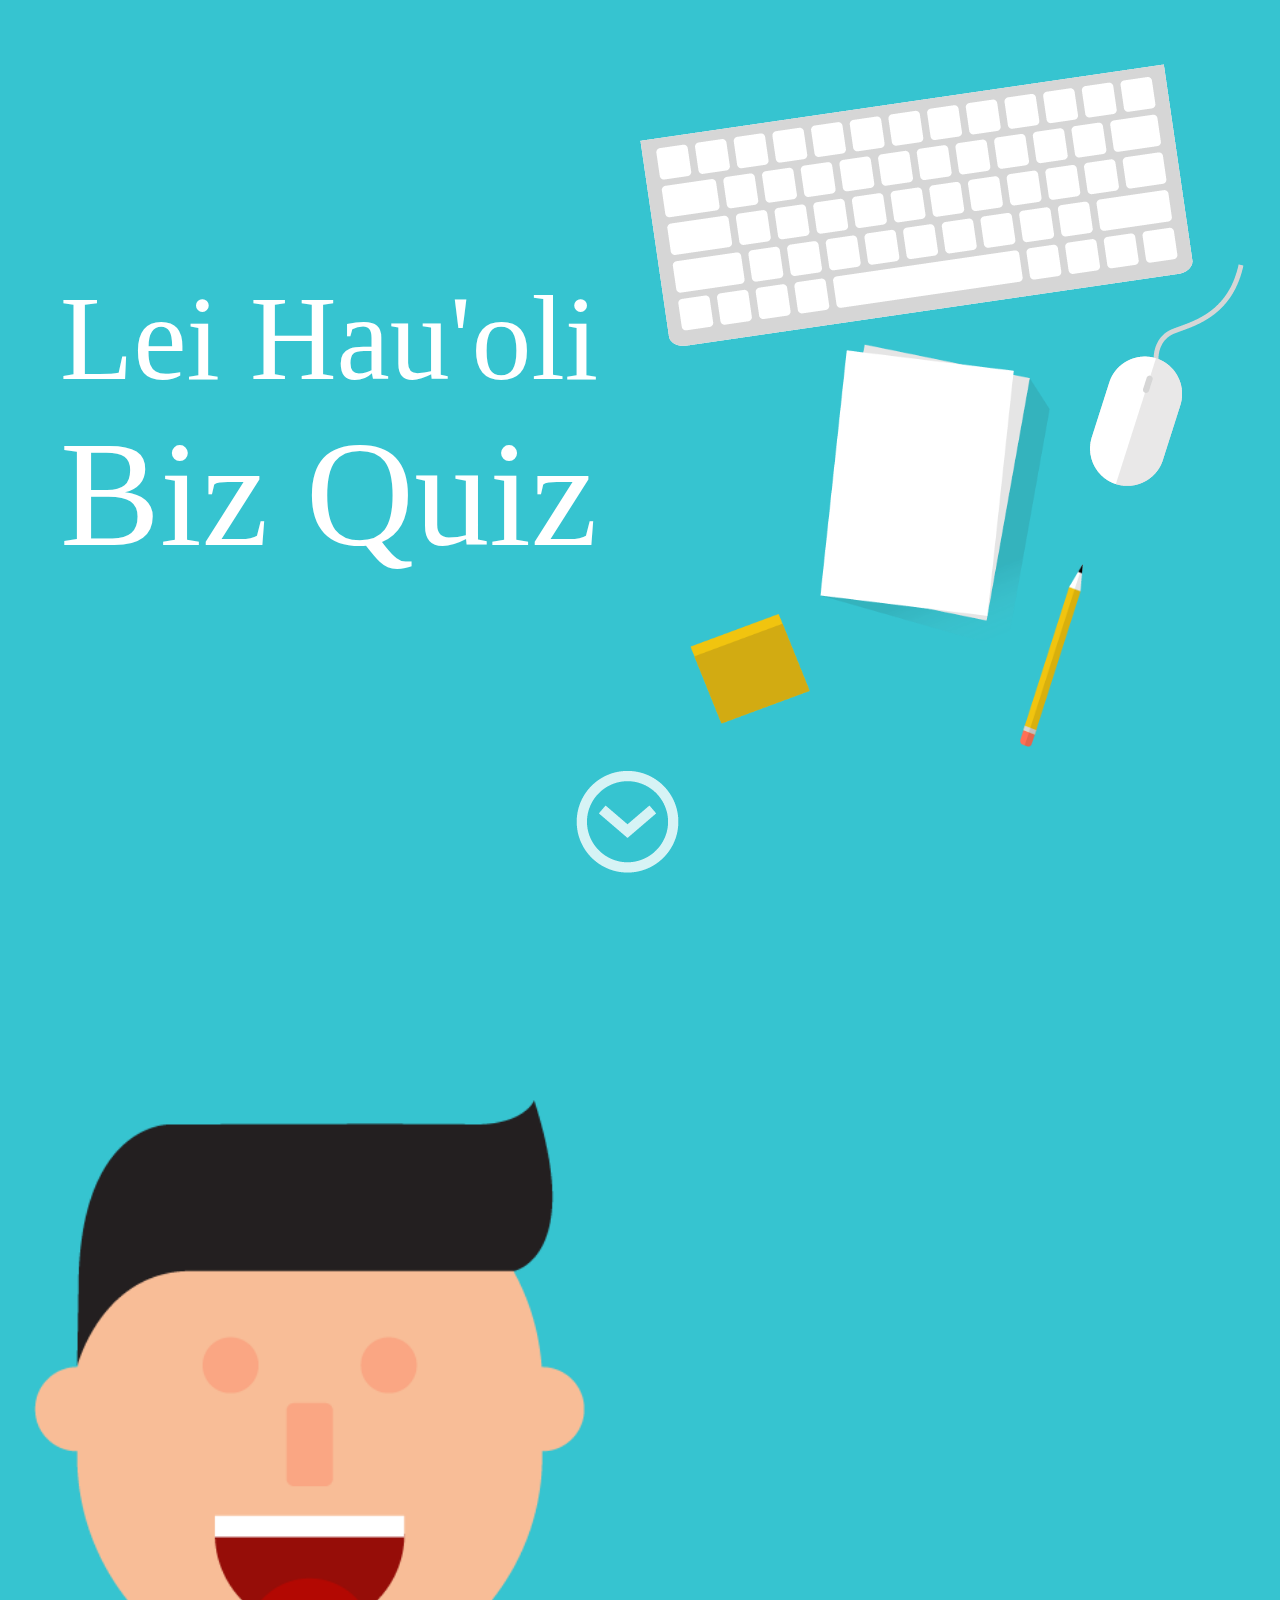
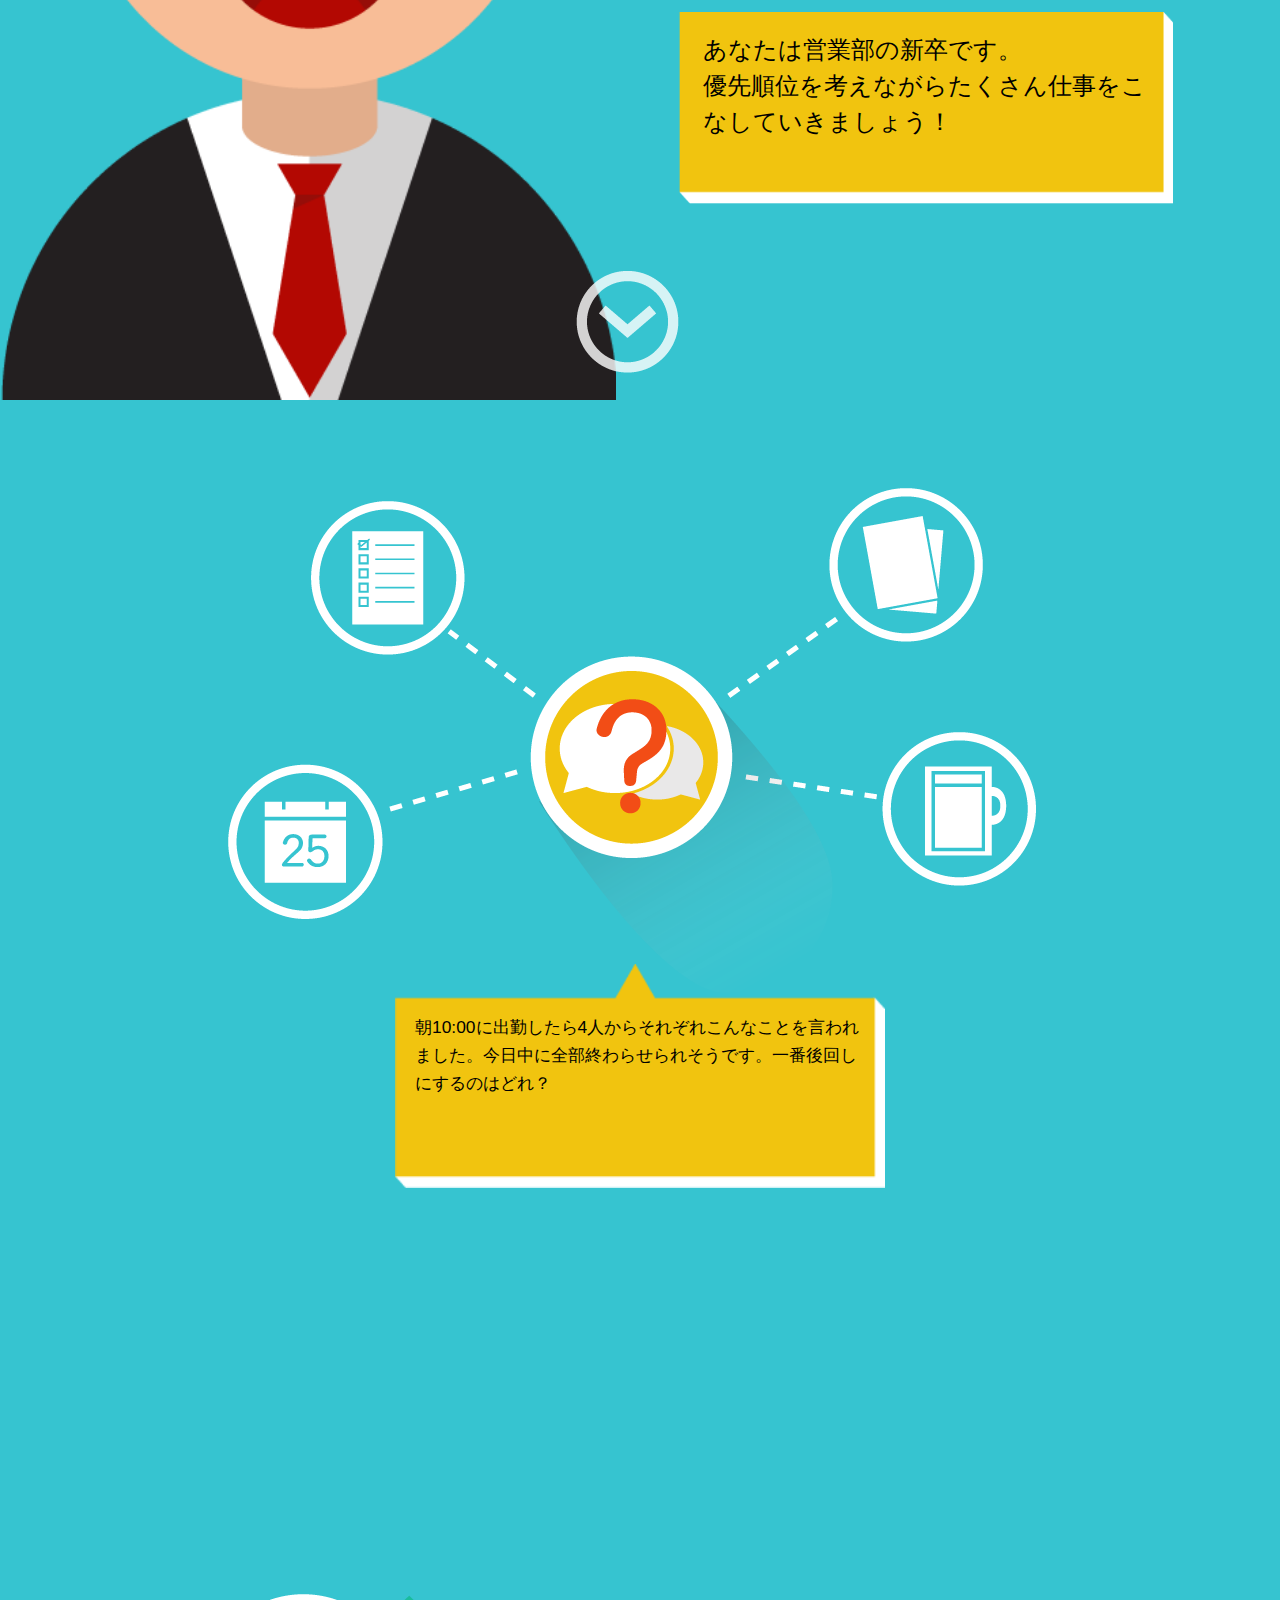
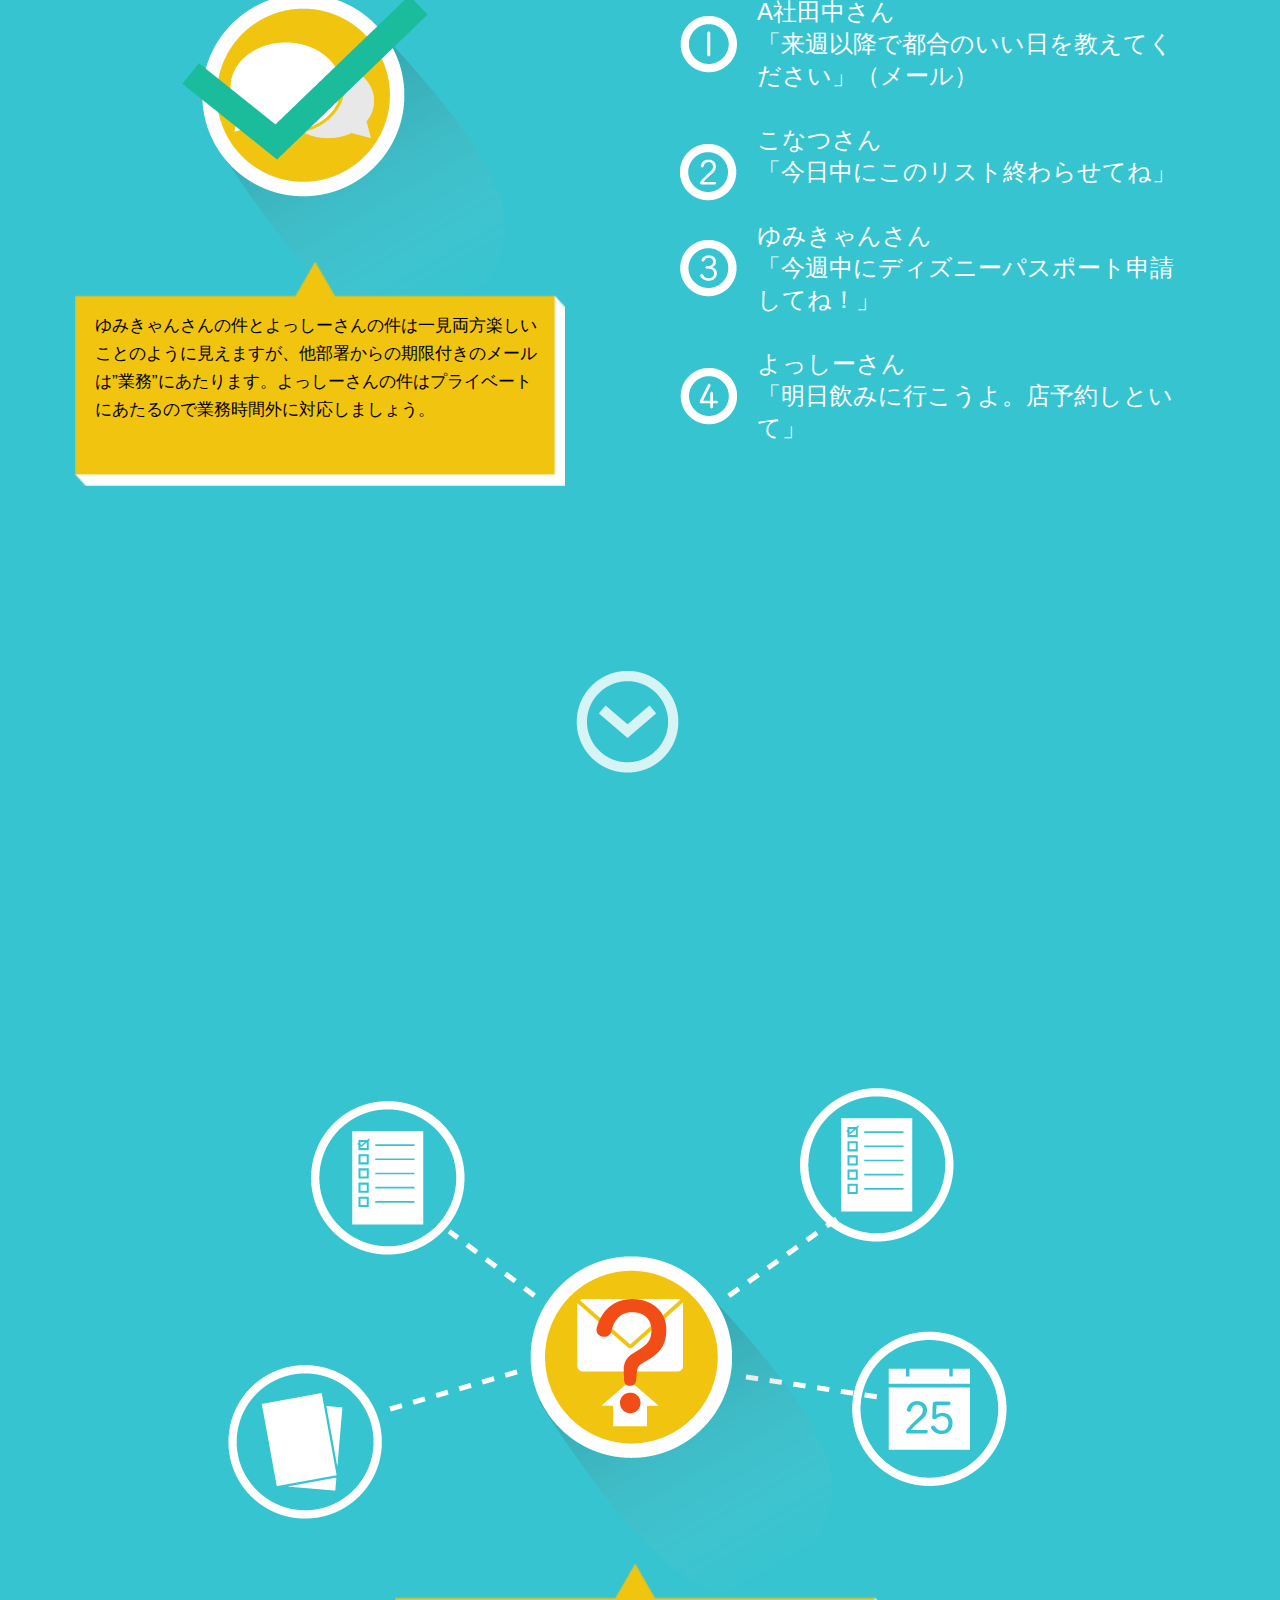
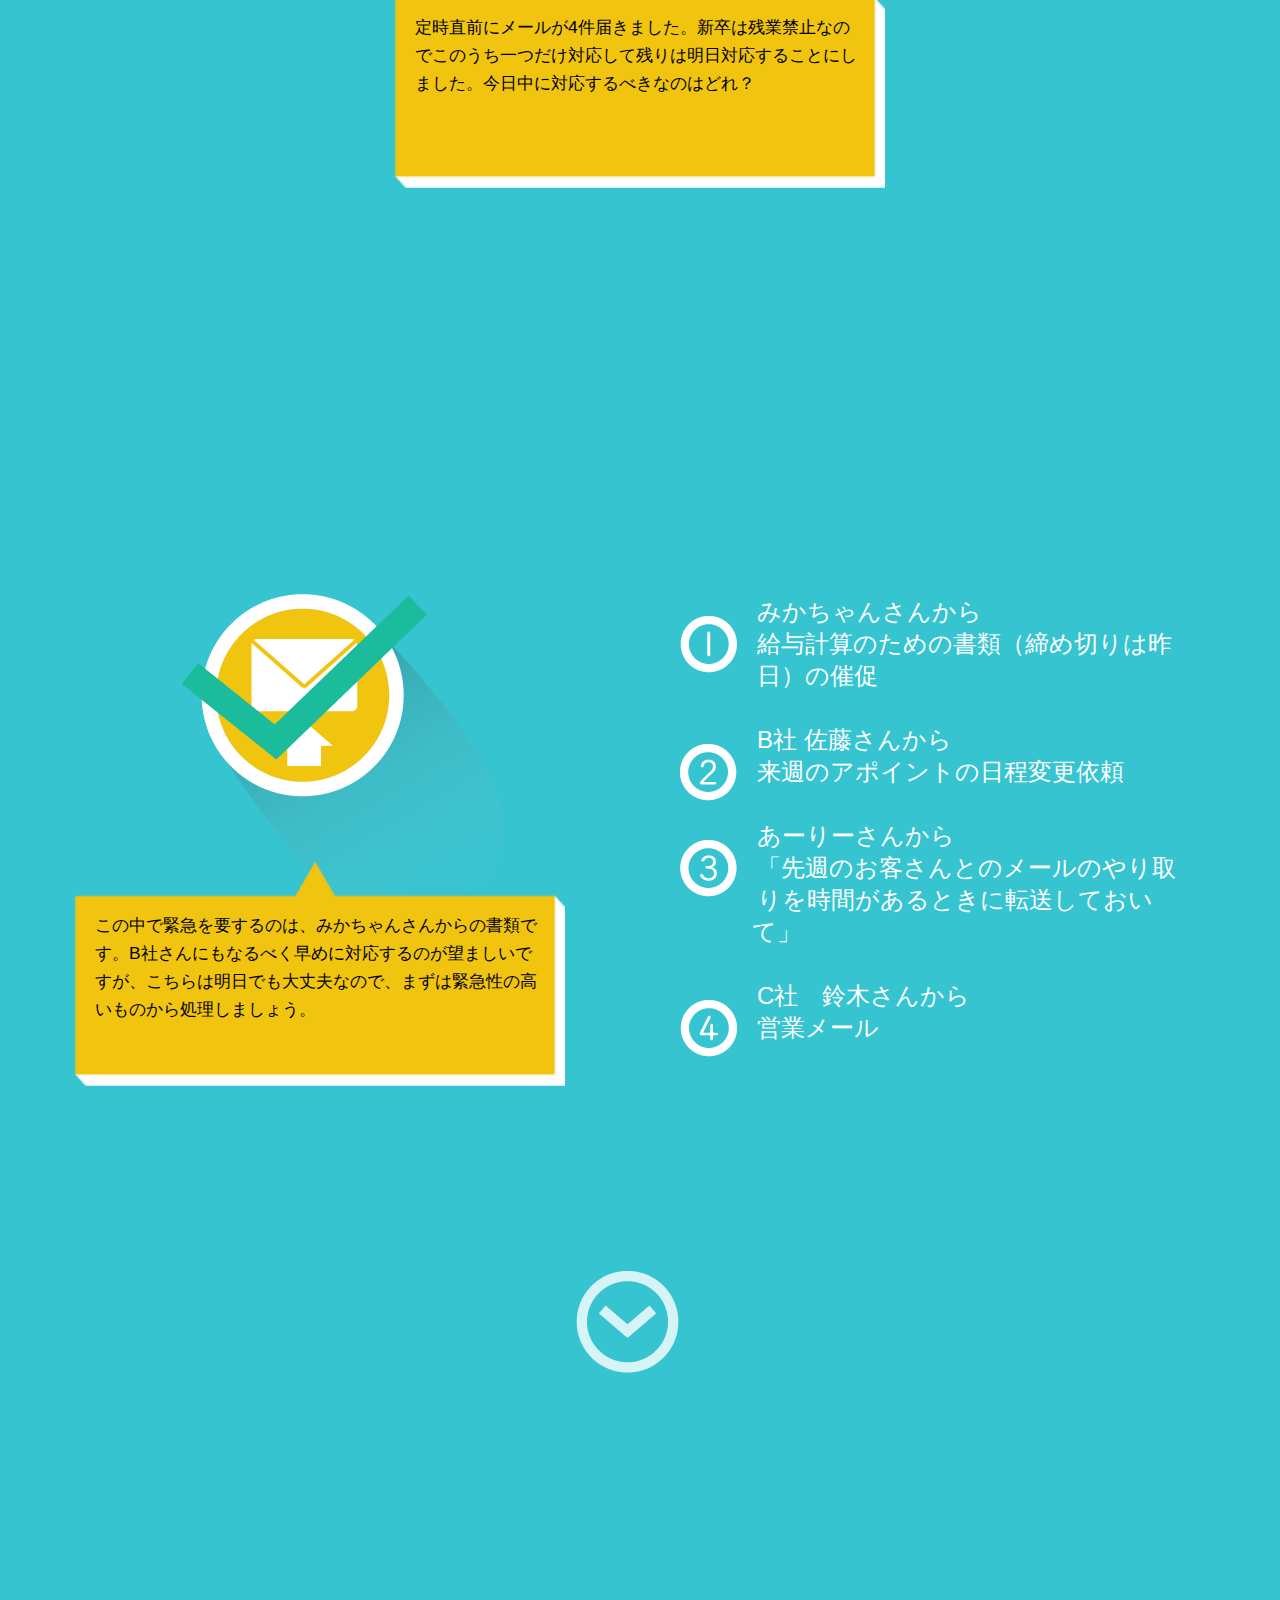
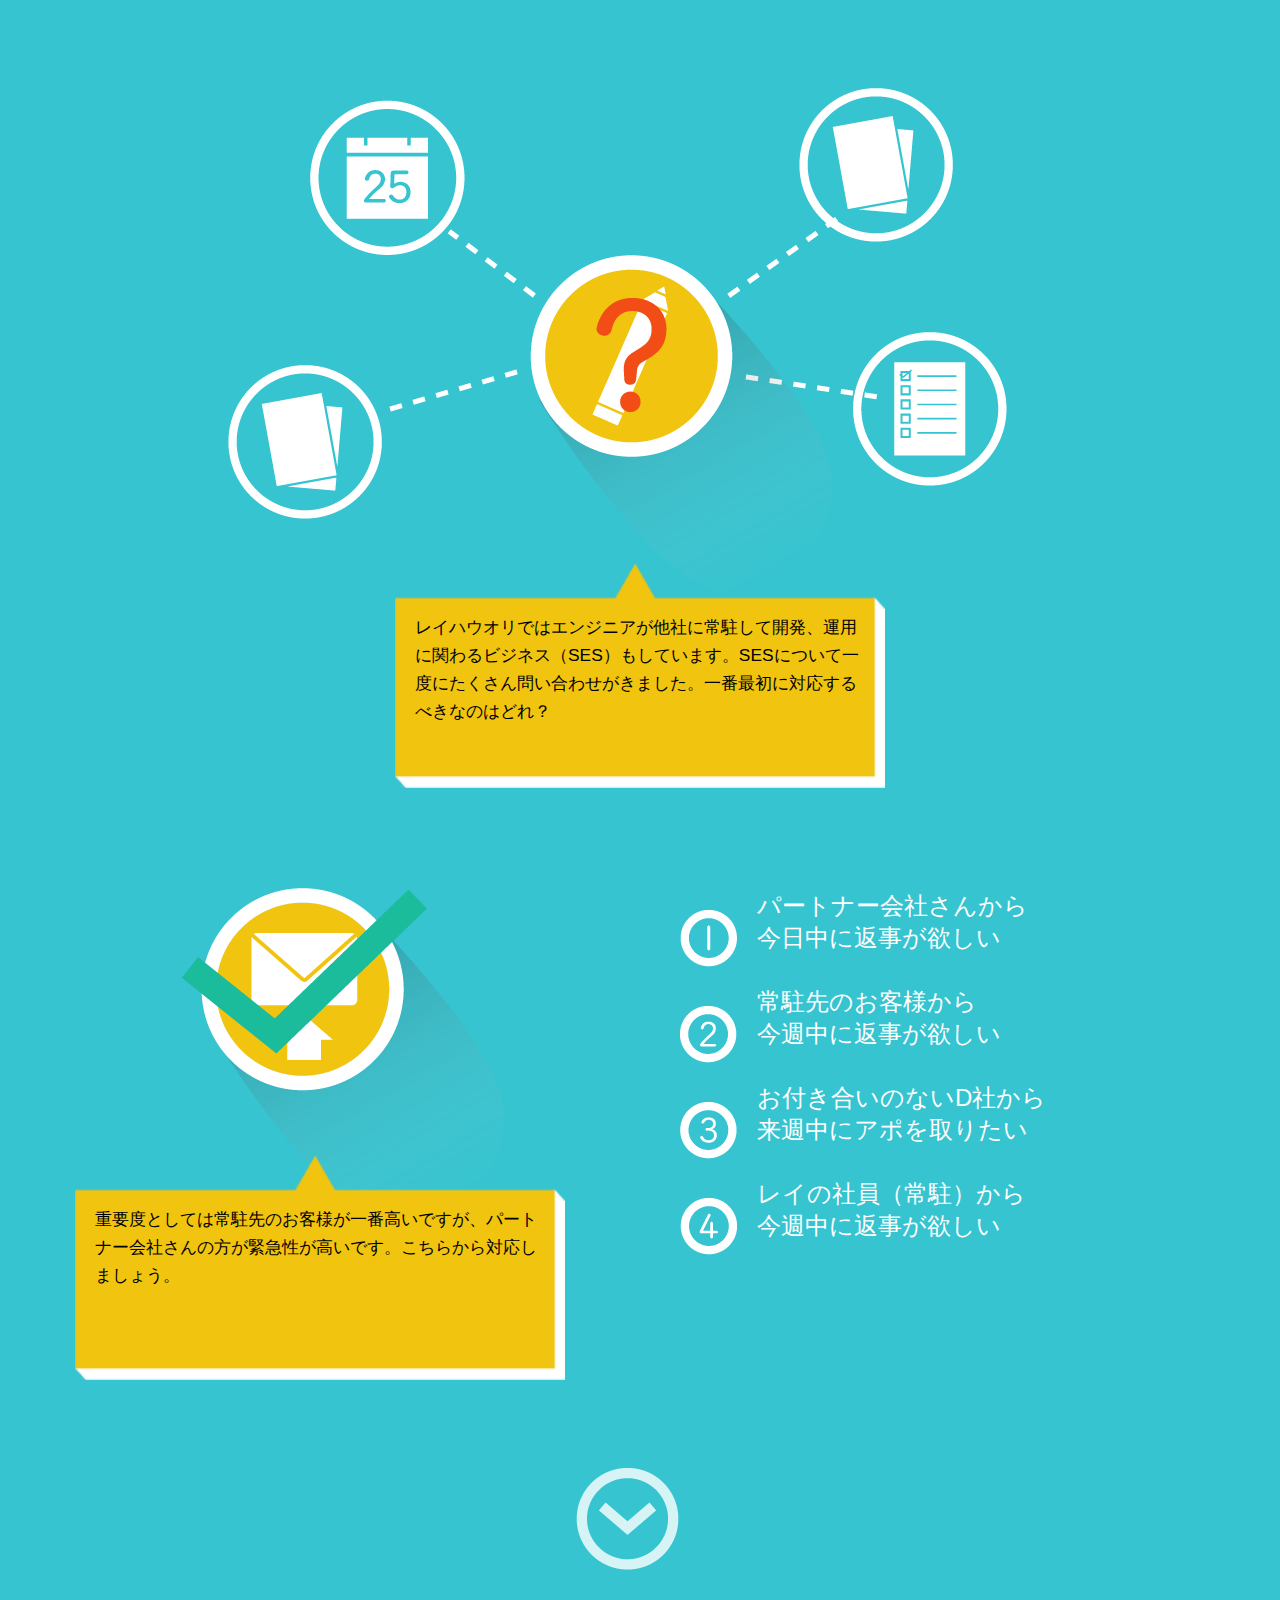
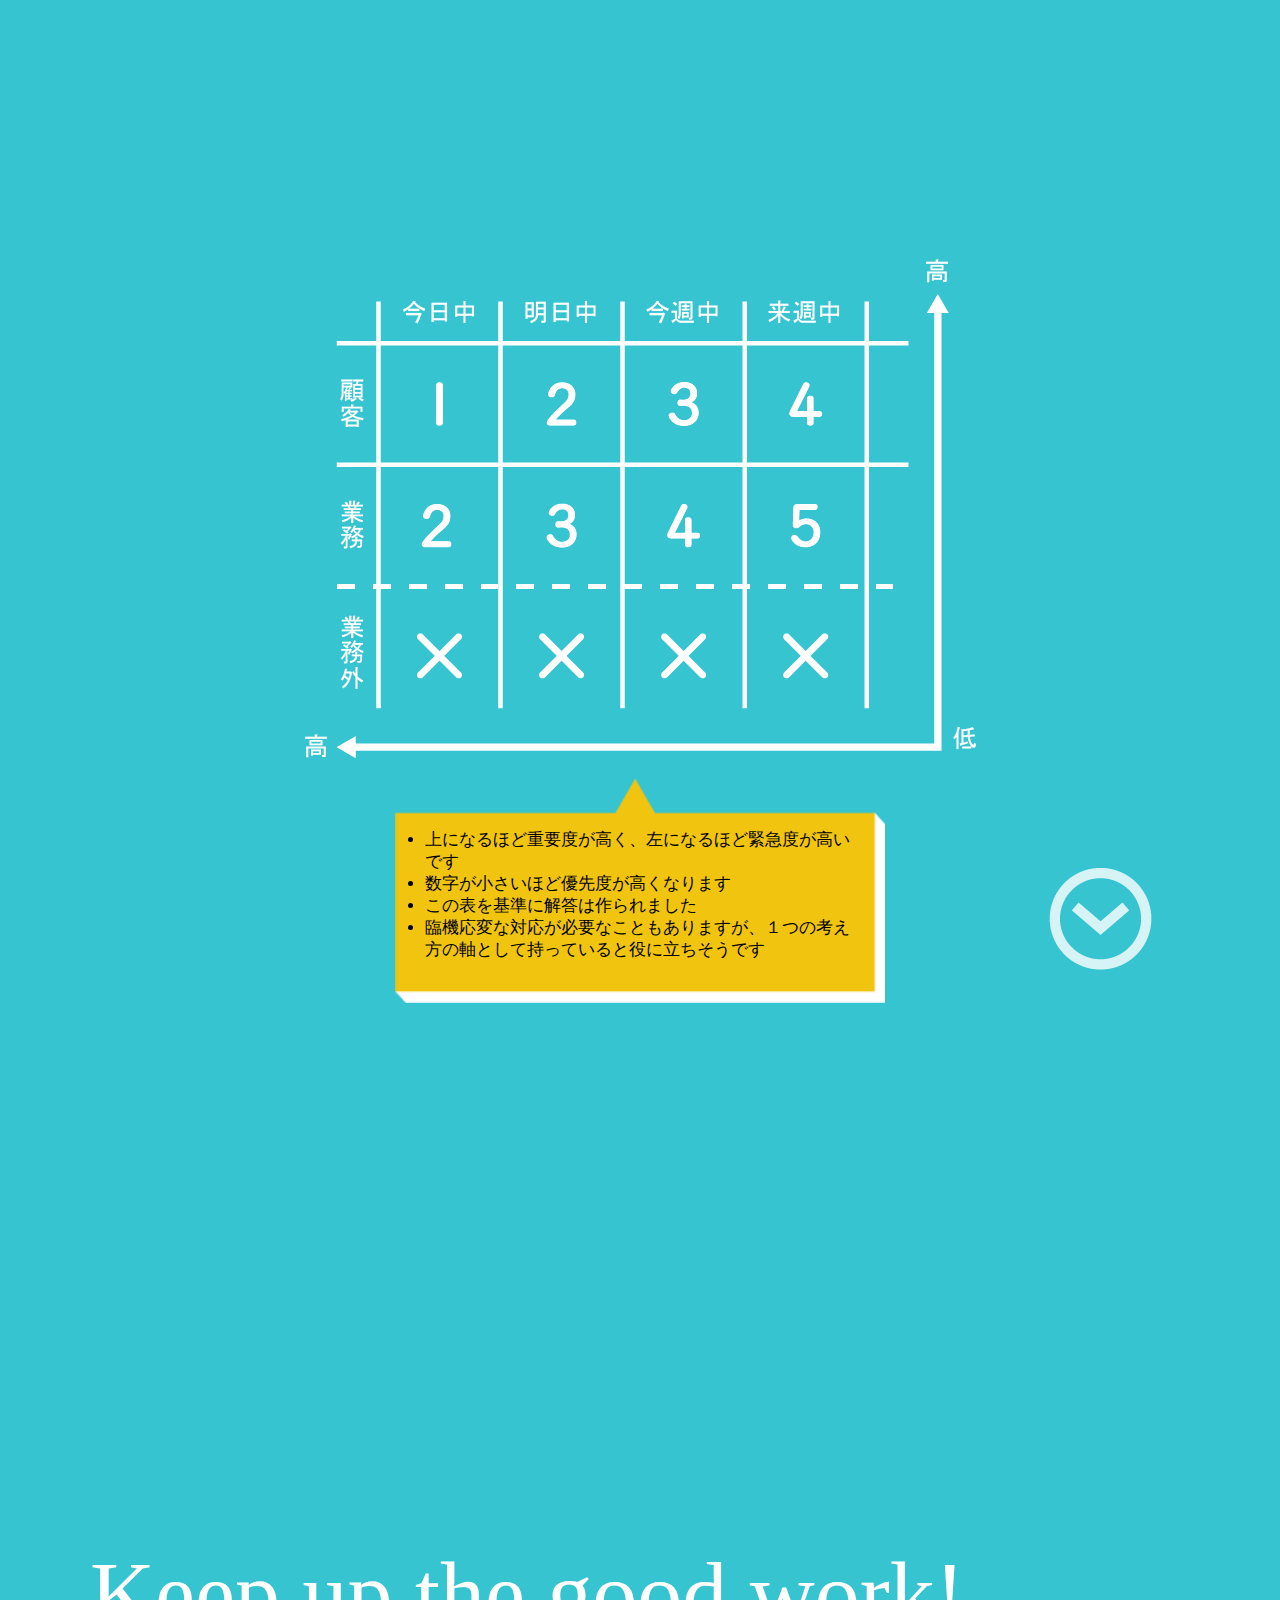
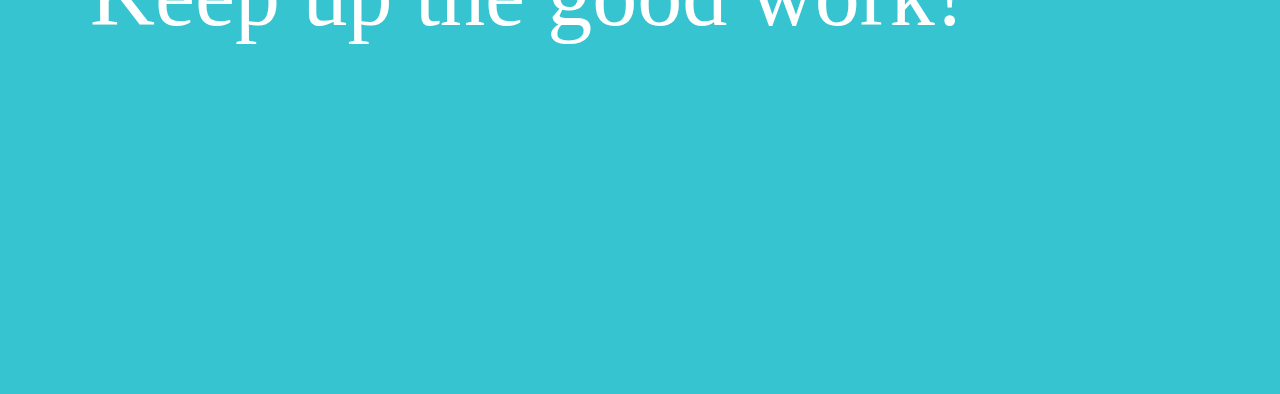
==== commit e0f36648: "微調整" ====
--- a/index.html
+++ b/index.html
@@ -4,7 +4,7 @@
 	<meta charset="UTF-8">
 	<meta name="viewport" content="width=device-width, initial-scale=1">
 	<title>Lei Hau'oli Biz Quiz</title>
-	<link rel="stylesheet"  href="ohno/css/style.css">
+	<link rel="stylesheet"  href="css/o-style.css">
 	<link rel="stylesheet" href="css/style.css">
 	<script type="text/javascript" src="js/jquery-1.9.1.min.js"></script>
 	<script type="text/javascript" src="./js/top.js"></script>
@@ -104,10 +104,10 @@
 				</div>
 				<div class="box2">
 					<ul>
-						<li><span class="icon-num icon-num1"></span>A社田中さん「来週以降で都合のいい日を教えてください」（メール）</li>
-						<li><span class="icon-num icon-num2"></span>こなつさん「今日中にこのリスト終わらせてね」</li>
-						<li><span class="icon-num icon-num3"></span>ゆみきゃんさん「今週中にディズニーパスポート申請してね！」</li>
-						<li><span class="icon-num icon-num4"></span>よっしーさん「明日飲みに行こうよ。店予約しといて」</li>
+						<li><span class="icon-num icon-num1"></span><p>A社田中さん<br>「来週以降で都合のいい日を教えてください」（メール）</p></li>
+						<li><span class="icon-num icon-num2"></span><p>こなつさん<br>「今日中にこのリスト終わらせてね」</p></li>
+						<li><span class="icon-num icon-num3"></span><p>ゆみきゃんさん<br>「今週中にディズニーパスポート申請してね！」</p></li>
+						<li><span class="icon-num icon-num4"></span><p>よっしーさん<br>「明日飲みに行こうよ。店予約しといて」</p></li>
 					</ul>
 				</div>
 			</section>
@@ -119,7 +119,7 @@
 							<img src="img/qpage/q_icon_b.png">
 						</a>
 						　<div class="qu-box qu-box-l">
-							<p>みかちゃんさんから提出書類の催促</p>
+							<p>みかちゃんさんから<br>給与計算のための書類（締め切りは昨日）の催促</p>
 						　</div>
 						<div class="icon-box"><span class="icon icon-x"></span></div>
 					</div>
@@ -127,7 +127,7 @@
 						<img src="img/qpage/q_icon_b.png">
 						<div class="icon-box"><span class="icon icon-x"></span></div>
 						　<div class="qu-box qu-box-r">
-							<p>あーりーさんから「先週のお客さんとのメールのやり取りを時間があるときに転送しておいて」</p>
+							<p>あーりーさんから<br>「先週のお客さんとのメールのやり取りを時間があるときに転送しておいて」</p>
 						　</div>
 					</div>
 					<div class="question_img3">
@@ -136,7 +136,7 @@
 					<div class="question_img4 qu x">
 						<img src="img/qpage/q_icon_d.png">
 						　<div class="qu-box qu-box-l">
-							<p>C社　鈴木さんからの営業メール</p>
+							<p>C社　鈴木さんから<br>営業メール</p>
 						　</div>
 						<div class="icon-box"><span class="icon icon-x"></span></div>
 					</div>
@@ -144,7 +144,7 @@
 						<img src="img/qpage/q_icon_a.png">
 						<div class="icon-box"><span class="icon icon-x"></span></div>
 						　<div class="qu-box qu-box-r">
-							<p>B社　佐藤さんから来週のアポイントの日程変更依頼</p>
+							<p>B社　佐藤さんから<br>来週のアポイントの日程変更依頼</p>
 						　</div>
 					</div>
 				</div>
@@ -162,16 +162,16 @@
 					</div>
 					<div class="balloon-space">
 						<div class="arrow_box">
-							<p>この中で緊急を要するのは、みかちゃんさんからの提出書類の催促です（締め切り間近か過ぎていると思われます）。B社さんにもなるべく早めに対応するのが望ましいですが、こちらは明日でも大丈夫なので、まずは緊急性の高いものから処理しましょう。</p>
+							<p>この中で緊急を要するのは、みかちゃんさんからの書類です。B社さんにもなるべく早めに対応するのが望ましいですが、こちらは明日でも大丈夫なので、まずは緊急性の高いものから処理しましょう。</p>
 						</div>
 					</div>
 				</div>
 				<div class="box2">
 					<ul>
-						<li><span class="icon-num icon-num1"></span>みかちゃんさんから提出書類の催促</li>
-						<li><span class="icon-num icon-num2"></span>B社　佐藤さんから来週のアポイントの日程変更依頼</li>
-						<li><span class="icon-num icon-num3"></span>あーりーさんから「先週のお客さんとのメールのやり取りを時間があるときに転送しておいて」</li>
-						<li><span class="icon-num icon-num4"></span>C社　鈴木さんからの営業メール</li>
+						<li><span class="icon-num icon-num1"></span><p>みかちゃんさんから<br>給与計算のための書類（締め切りは昨日）の催促</p></li>
+						<li><span class="icon-num icon-num2"></span><p>B社 佐藤さんから<br>来週のアポイントの日程変更依頼</p></li>
+						<li><span class="icon-num icon-num3"></span><p>あーりーさんから<br>「先週のお客さんとのメールのやり取りを時間があるときに転送しておいて」</p></li>
+						<li><span class="icon-num icon-num4"></span>C社　鈴木さんから<br>営業メール</li>
 					</ul>
 				</div>
 			</section>
@@ -182,13 +182,13 @@
 						<img src="img/qpage/q_icon_a.png">
 						<div class="icon-box"><span class="icon icon-x"></span></div>
 						　<div class="qu-box qu-box-l">
-							<p>お付き合いのないD社から　来週中にアポを取りたい</p>
+							<p>お付き合いのないD社から<br>来週中にアポを取りたい</p>
 						　</div>
 					</div>
 					<div class="question_img2 qu x">
 						<img src="img/qpage/q_icon_d.png">
 						　<div class="qu-box qu-box-r">
-							<p>レイの社員（常駐）から　今週中に返事が欲しい</p>
+							<p>レイの社員（常駐）から<br>今週中に返事が欲しい</p>
 						　</div>
 						<div class="icon-box"><span class="icon icon-x"></span></div>
 					</div>
@@ -199,7 +199,7 @@
 						<img src="img/qpage/q_icon_d.png">
 						<div class="icon-box"><span class="icon icon-x"></span></div>
 						　<div class="qu-box qu-box-l">
-							<p>常駐先のお客様から今週中に返事が欲しい</p>
+							<p>常駐先のお客様から<br>今週中に返事が欲しい</p>
 						　</div>
 					</div>
 					<div class="question_img5 qu">
@@ -207,13 +207,13 @@
 							<img src="img/qpage/q_icon_b.png">
 						</a>
 						　<div class="qu-box qu-box-r">
-							<p>パートナー会社さんから　今日中に返事が欲しい</p>
+							<p>パートナー会社さんから<br>今日中に返事が欲しい</p>
 						　</div>
 					<div class="icon-box"><span class="icon icon-x"></span></div>
 					</div>
 				</div>
 				<div class="arrow_box">
-					<p>社外での常駐業務について一度にたくさん問い合わせがきました。一番最初に対応するべきなのはどれ？</p>
+					<p>レイハウオリではエンジニアが他社に常駐して開発、運用に関わるビジネス（SES）もしています。SESについて一度にたくさん問い合わせがきました。一番最初に対応するべきなのはどれ？</p>
 				</div>
 			<section id="result3" class="result">
 				<a href="#comment">
@@ -221,7 +221,7 @@
 				</a>
 				<div class="box1">
 					<div class="check">
-						<img src="img/apage/mannerstraining_apage_c.png" alt="" class="check-img">
+						<img src="img/apage/mannerstraining_apage_b.png" alt="" class="check-img">
 					</div>
 					<div class="balloon-space">
 						<div class="arrow_box">
@@ -231,21 +231,26 @@
 				</div>
 				<div class="box2">
 					<ul>
-						<li><span class="icon-num icon-num1"></span>パートナー会社さんから　今日中に返事が欲しい</li>
-						<li><span class="icon-num icon-num2"></span>常駐先のお客様から　今週中に返事が欲しい</li>
-						<li><span class="icon-num icon-num3"></span>お付き合いのないD社から　来週中にアポを取りたい</li>
-						<li><span class="icon-num icon-num4"></span>レイの社員（常駐）から　今週中に返事が欲しい</li>
+						<li><span class="icon-num icon-num1"></span><p>パートナー会社さんから<br>今日中に返事が欲しい</p></li>
+						<li><span class="icon-num icon-num2"></span><p>常駐先のお客様から<br>今週中に返事が欲しい</p></li>
+						<li><span class="icon-num icon-num3"></span><p>お付き合いのないD社から<br>来週中にアポを取りたい</p></li>
+						<li><span class="icon-num icon-num4"></span><p>レイの社員（常駐）から<br>今週中に返事が欲しい</p></li>
 					</ul>
 				</div>
 			</section>
 			<section id="comment">
 				<a href="#last">
-					<img src="img/toppage/mannerstraining_top_click.png" alt="" class="nav">
+					<img src="img/toppage/mannerstraining_top_click.png" alt="" class="nav" style="left: auto;right: 10%;">
 				</a>
 				<img src="img/glaf.png">
 				<div class="balloon-space">
 					<div class="arrow_box" style="margin-top: 120px;">
-						<p>重要度としては常駐先のお客様が一番高いですが、パートナー会社さんの方が緊急性が高いです。こちらから対応しましょう。</p>
+						<ul>
+							<li>上になるほど重要度が高く、左になるほど緊急度が高いです</li>
+							<li>数字が小さいほど優先度が高くなります</li>
+							<li>この表を基準に解答は作られました</li>
+							<li>臨機応変な対応が必要なこともありますが、１つの考え方の軸として持っていると役に立ちそうです</li>
+						</ul>
 					</div>
 				</div>
 			</section>
--- a/css/o-style.css
+++ b/css/o-style.css
@@ -0,0 +1,104 @@
+@charset "UTF-8";
+/* CSS Document */
+
+body{
+	background-color: #36C4D0;
+}
+
+.question_img{
+	position: relative;
+	width: 960px;
+	height: 500px;
+	margin: 0 auto;
+}
+.question_img1{
+	position: absolute;
+	top: 36px;
+	left: 150px;
+}
+.question_img1 img{
+	position: absolute;
+}
+.question_img2{
+	position: absolute;
+	top: 23px;
+	right: 291px;
+}
+.question_img2 img{
+	position: absolute;
+}
+.question_img3{
+	position: absolute;
+	top: 150px;
+	left: 225px;
+}
+.question_img3 img{
+	position: absolute;
+}
+.question_img4{
+	position: absolute;
+	top: 300px;
+	left: 68px;
+}
+.question_img4 img{
+	position: absolute;
+}
+.question_img5{
+	position:  absolute;
+	top: 267px;
+	right: 238px;
+}
+.question_img5 img{
+	position: absolute;
+}
+.arrow_box {
+	background: url("../img/apage/mannerstraining_apage_d.png");
+	-webkit-background-size: contain;
+	     -o-background-size: contain;
+	        background-size: contain;
+	background-repeat: no-repeat;
+	position: relative;
+	width: 450px;
+	height: 130px;
+	margin: 0 auto;
+	padding: 50px 20px;
+}
+.arrow_box p{
+	line-height: 1.6em;
+	font-size: 0.58em;
+	text-align: left;
+}
+
+.top-image{
+	position: relative;
+}
+.top-keybord{
+	position: absolute;
+	top: 0;
+}
+.top-mouse{
+	position: absolute;
+	top: 200px;
+	left: 450px;
+}
+.top-peaper{
+	position: absolute;
+	top: 550px;
+	left: 50px;
+	width: 120px;
+	height: 110px;
+}
+.top-note{
+	position: absolute;
+	top: 280px;
+	left: 180px;
+	width: 230px;
+	height: 305px;
+}
+.top-pen{
+	position: absolute;
+	top: 500px;
+	left: 380px;
+	width: 63px;
+	height: 183px;
+}